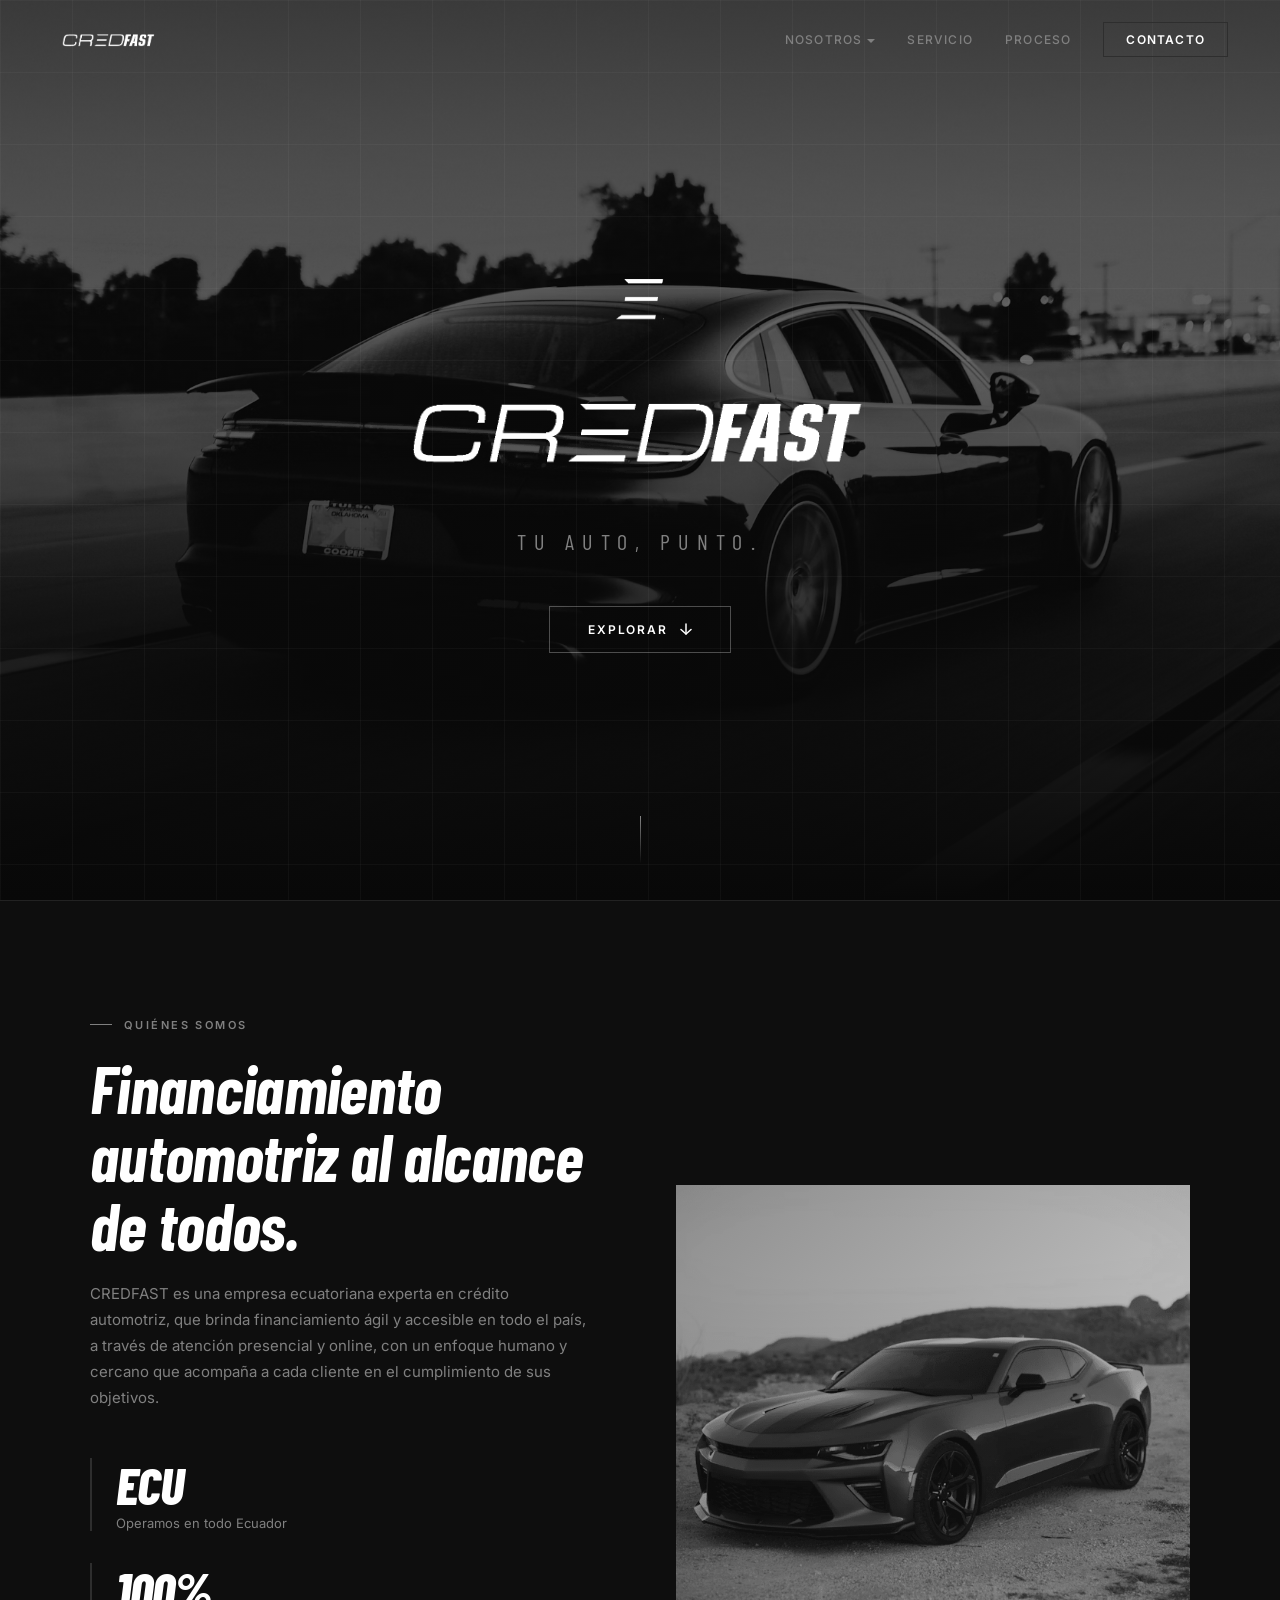
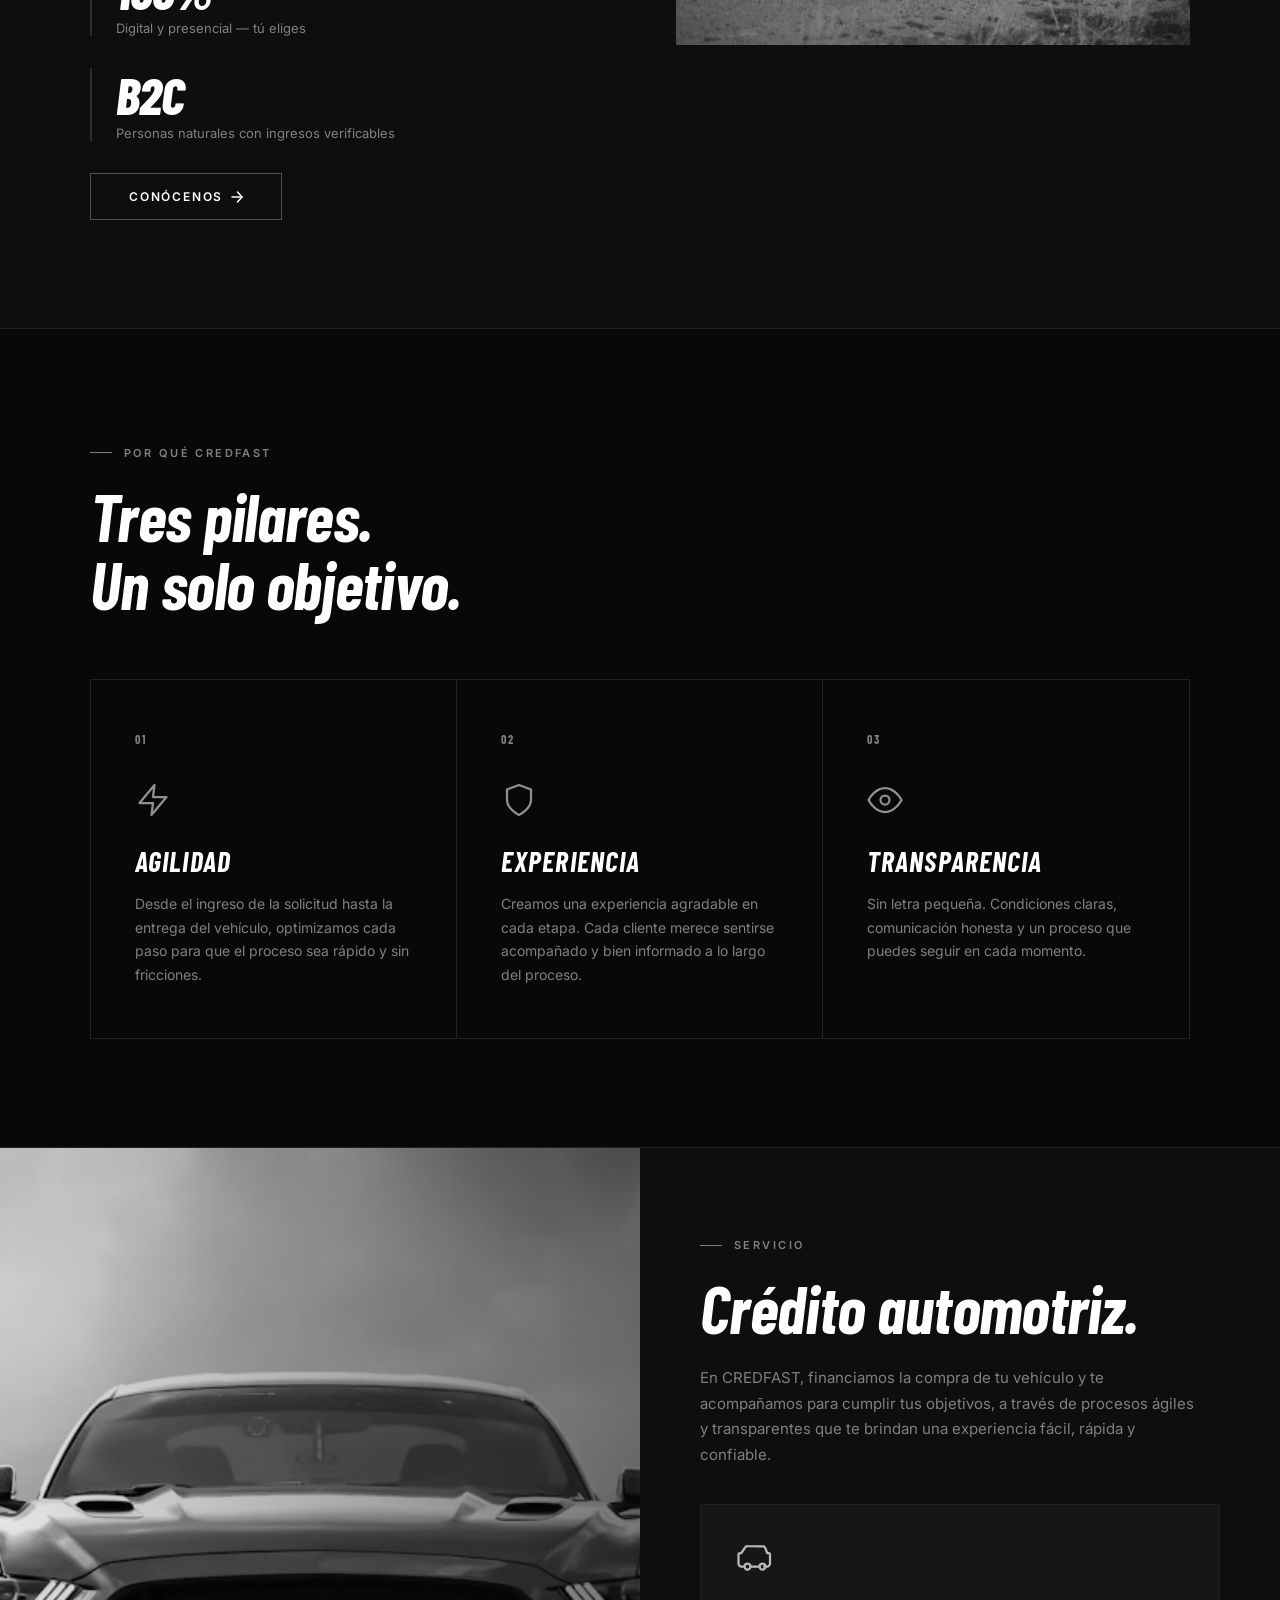
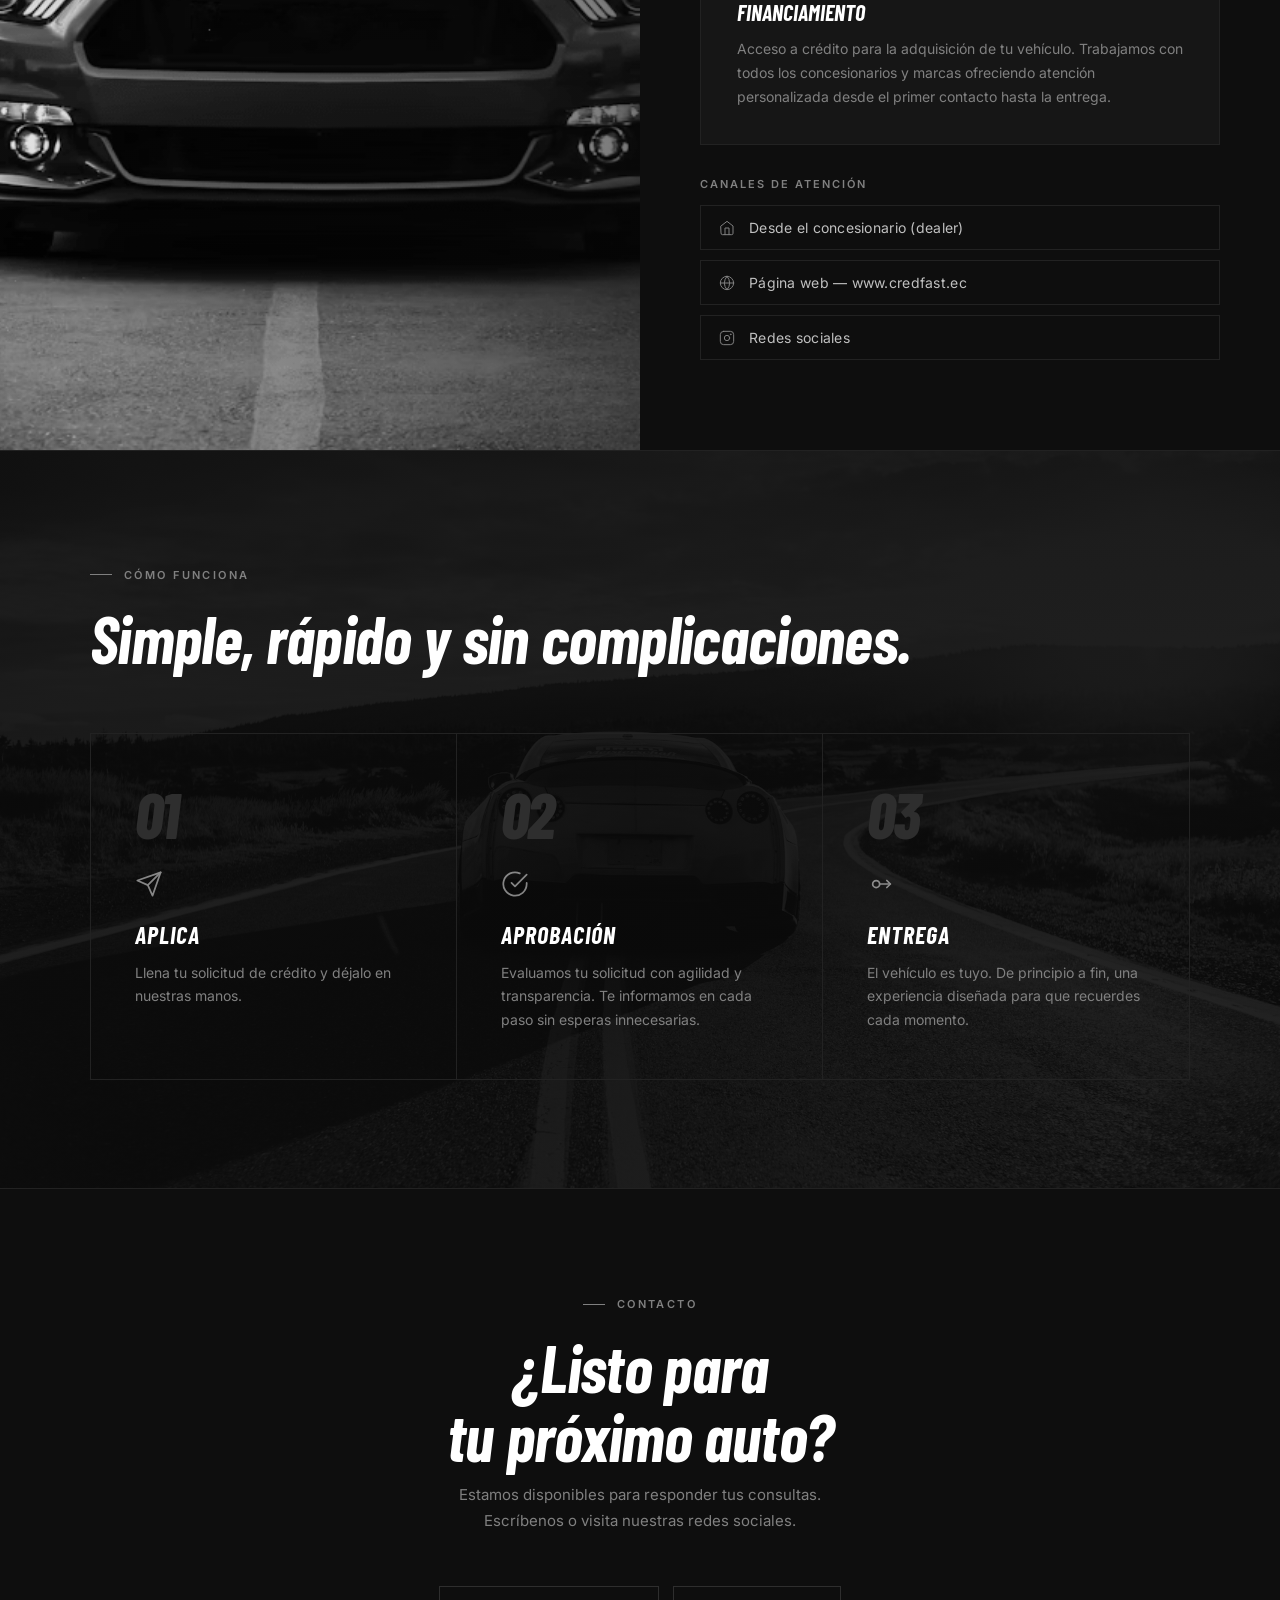
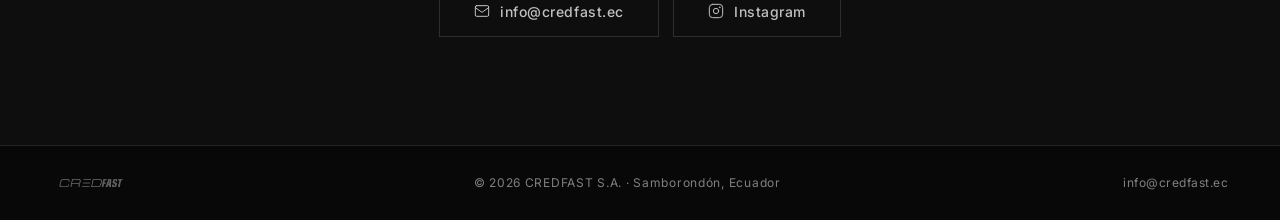
==== index.html @ 10b890b7 "fix: corregir menú hamburguesa al hacer scroll (stacking context) Mover botón y overlay fuera de <na" ====
﻿<!DOCTYPE html>
<html lang="es">
<head>
  <meta charset="UTF-8" />
  <meta name="viewport" content="width=device-width, initial-scale=1.0" />
  <title>CREDFAST — Tu auto, punto.</title>
  <meta name="description" content="Financiamiento automotriz para personas naturales en Ecuador. Agilidad, experiencia y transparencia en cada paso." />
  <link rel="icon" type="image/png" href="[data-uri]" />
  <!-- Preconnect para reducir latencia de fuentes -->
  <link rel="preconnect" href="https://fonts.googleapis.com" />
  <link rel="preconnect" href="https://fonts.gstatic.com" crossorigin />
  <!-- Preload hero image para mejorar LCP -->
  <link rel="preload" as="image" href="img/photo-1503376780353-7e6692767b70.png" type="image/png" />
  <!-- Fuentes cargadas de forma no bloqueante -->
  <link rel="preload" as="style" href="https://fonts.googleapis.com/css2?family=Barlow+Condensed:ital,wght@0,300;0,400;0,600;0,700;0,800;1,600;1,700;1,800&family=Inter:wght@300;400;500;600&display=swap" onload="this.onload=null;this.rel='stylesheet'" />
  <noscript><link rel="stylesheet" href="https://fonts.googleapis.com/css2?family=Barlow+Condensed:ital,wght@0,300;0,400;0,600;0,700;0,800;1,600;1,700;1,800&family=Inter:wght@300;400;500;600&display=swap" /></noscript>
  <style>
    *, *::before, *::after { box-sizing: border-box; margin: 0; padding: 0; }

    :root {
      --black:   #080808;
      --dark:    #0e0e0e;
      --surface: #161616;
      --border:  #222222;
      --border2: #2e2e2e;
      --white:   #ffffff;
      --gray:    #808080;
      --light:   #c0c0c0;
    }

    html { scroll-behavior: smooth; }

    body {
      font-family: 'Inter', sans-serif;
      background: var(--black);
      color: var(--white);
      overflow-x: hidden;
    }

    /* ─── LOGO ─── */
    .logo-img {
      display: block;
    }

    /* ─── NAV ─── */
    nav {
      position: fixed;
      top: 0; left: 0; right: 0;
      z-index: 100;
      padding: 22px 52px;
      display: flex;
      align-items: center;
      justify-content: space-between;
      transition: background 0.35s, backdrop-filter 0.35s, border-color 0.35s;
      border-bottom: 1px solid transparent;
    }

    nav.scrolled {
      background: rgba(8,8,8,0.96);
      backdrop-filter: blur(20px);
      -webkit-backdrop-filter: blur(20px);
      border-bottom-color: var(--border);
    }

    .nav-logo img { height: 26px; width: auto; border: none; background: transparent; outline: none; }

    .nav-right {
      display: flex;
      align-items: center;
      gap: 32px;
    }

    .nav-link {
      font-size: 12px;
      font-weight: 500;
      letter-spacing: 0.1em;
      text-transform: uppercase;
      color: var(--gray);
      text-decoration: none;
      transition: color 0.2s;
    }
    .nav-link:hover, .nav-link.active { color: var(--white); }

    /* ─── DROPDOWN ─── */
    .nav-dropdown-wrap {
      position: relative;
      display: flex;
      align-items: center;
    }
    .nav-dropdown-wrap > .nav-link::after {
      content: '';
      display: inline-block;
      margin-left: 5px;
      width: 0; height: 0;
      border-left: 4px solid transparent;
      border-right: 4px solid transparent;
      border-top: 4px solid currentColor;
      vertical-align: middle;
      transition: transform 0.2s;
    }
    .nav-dropdown-wrap:hover > .nav-link::after { transform: rotate(180deg); }
    .nav-dropdown {
      display: none;
      position: absolute;
      top: calc(100% + 14px);
      left: 50%;
      transform: translateX(-50%);
      background: rgba(8,8,8,0.97);
      backdrop-filter: blur(20px);
      -webkit-backdrop-filter: blur(20px);
      border: 1px solid var(--border);
      min-width: 200px;
      padding: 6px 0;
      z-index: 200;
    }
    .nav-dropdown::before {
      content: '';
      position: absolute;
      top: -5px; left: 50%;
      transform: translateX(-50%);
      width: 0; height: 0;
      border-left: 5px solid transparent;
      border-right: 5px solid transparent;
      border-bottom: 5px solid var(--border);
    }
    .nav-dropdown-wrap:hover .nav-dropdown { display: block; }
    /* Puente invisible que evita que el hover se pierda al cruzar el gap */
    .nav-dropdown-wrap::after {
      content: '';
      position: absolute;
      top: 100%;
      left: -16px;
      right: -16px;
      height: 18px;
    }
    .nav-dropdown-item {
      display: block;
      font-size: 11px;
      font-weight: 500;
      letter-spacing: 0.1em;
      text-transform: uppercase;
      color: var(--gray);
      text-decoration: none;
      padding: 10px 22px;
      transition: color 0.2s, background 0.2s;
      white-space: nowrap;
    }
    .nav-dropdown-item:hover { color: var(--white); background: rgba(255,255,255,0.04); }
    .nav-dropdown-divider {
      height: 1px; background: var(--border); margin: 4px 0;
    }

    .nav-cta {
      font-size: 12px;
      font-weight: 600;
      letter-spacing: 0.1em;
      text-transform: uppercase;
      color: var(--white);
      text-decoration: none;
      padding: 9px 22px;
      border: 1px solid var(--border2);
      transition: all 0.2s;
    }
    .nav-cta:hover { background: var(--white); color: var(--black); border-color: var(--white); }

    /* ─── HERO ─── */
    .hero {
      min-height: 100vh;
      display: flex;
      flex-direction: column;
      align-items: center;
      justify-content: center;
      text-align: center;
      padding: 130px 40px 100px;
      position: relative;
      overflow: hidden;
      isolation: isolate;
    }

    /* Imagen de fondo B&W + overlay oscuro */
    .hero-bg {
      position: absolute;
      inset: 0;
      background:
        linear-gradient(to bottom, rgba(8,8,8,0.78) 0%, rgba(8,8,8,0.60) 40%, rgba(8,8,8,0.88) 75%, var(--black) 100%),
        url('img/photo-1503376780353-7e6692767b70.png') center / cover no-repeat;
      filter: grayscale(100%);
      z-index: -1;
    }

    /* Grid sutil encima de la imagen */
    .hero::before {
      content: '';
      position: absolute;
      inset: 0;
      background-image:
        linear-gradient(rgba(255,255,255,0.03) 1px, transparent 1px),
        linear-gradient(90deg, rgba(255,255,255,0.03) 1px, transparent 1px);
      background-size: 72px 72px;
      pointer-events: none;
    }

    .hero-icon {
      width: 48px;
      height: auto;
      margin-bottom: 44px;
      opacity: 0.9;
      animation: fadeUp 0.9s ease both;
    }

    .hero-logo {
      width: min(560px, 84vw);
      height: auto;
      margin-bottom: 32px;
      animation: fadeUp 0.9s ease 0.12s both;
    }

    .hero-tagline {
      font-family: 'Barlow Condensed', sans-serif;
      font-size: clamp(14px, 2.5vw, 22px);
      font-weight: 400;
      letter-spacing: 0.38em;
      text-transform: uppercase;
      color: var(--gray);
      margin-bottom: 52px;
      animation: fadeUp 0.9s ease 0.24s both;
    }

    .hero-btn {
      display: inline-flex;
      align-items: center;
      gap: 12px;
      padding: 15px 38px;
      border: 1px solid rgba(255,255,255,0.28);
      font-size: 12px;
      font-weight: 600;
      letter-spacing: 0.15em;
      text-transform: uppercase;
      color: var(--white);
      text-decoration: none;
      transition: all 0.25s;
      position: relative;
      z-index: 1;
      animation: fadeUp 0.9s ease 0.36s both;
    }
    .hero-btn:hover { background: var(--white); color: var(--black); border-color: var(--white); }
    .hero-btn svg { transition: transform 0.25s; }
    .hero-btn:hover svg { transform: translateY(4px); }

    .scroll-indicator {
      position: absolute;
      bottom: 36px;
      left: 50%;
      transform: translateX(-50%);
      z-index: 1;
      animation: fadeIn 1.2s ease 1s both;
    }
    .scroll-bar {
      width: 1px;
      height: 48px;
      background: linear-gradient(to bottom, rgba(255,255,255,0.5), transparent);
      margin: 0 auto;
      animation: scrollDrop 2s ease-in-out infinite;
    }

    /* ─── SHARED ─── */
    .container { max-width: 1100px; margin: 0 auto; }
    section { padding: 108px 52px; }

    .label {
      display: inline-flex;
      align-items: center;
      gap: 12px;
      font-size: 11px;
      font-weight: 600;
      letter-spacing: 0.22em;
      text-transform: uppercase;
      color: var(--gray);
      margin-bottom: 22px;
    }
    .label::before {
      content: '';
      display: inline-block;
      width: 22px;
      height: 1px;
      background: var(--gray);
      flex-shrink: 0;
    }

    .h2 {
      font-family: 'Barlow Condensed', sans-serif;
      font-size: clamp(38px, 5.5vw, 66px);
      font-weight: 700;
      font-style: italic;
      line-height: 1.04;
      letter-spacing: -0.01em;
      margin-bottom: 22px;
    }

    .body-text {
      font-size: 15px;
      color: var(--gray);
      line-height: 1.72;
      max-width: 500px;
    }

    /* ─── ABOUT ─── */
    #nosotros {
      background: var(--dark);
      border-top: 1px solid var(--border);
      border-bottom: 1px solid var(--border);
    }

    .about-grid {
      display: grid;
      grid-template-columns: 1fr 1fr;
      gap: 72px;
      align-items: center;
    }

    .stats {
      display: flex;
      flex-direction: column;
      gap: 32px;
    }

    .stat { padding-left: 24px; border-left: 2px solid var(--border2); }

    .stat-val {
      font-family: 'Barlow Condensed', sans-serif;
      font-size: 52px;
      font-weight: 800;
      font-style: italic;
      line-height: 1;
      margin-bottom: 5px;
      letter-spacing: -0.02em;
    }
    .stat-lbl { font-size: 13px; color: var(--gray); }

    /* ─── ABOUT IMAGE ─── */
    .about-image-wrap {
      position: relative;
      height: 460px;
      overflow: hidden;
    }

    .about-image-wrap img {
      width: 100%;
      height: 100%;
      object-fit: cover;
      filter: grayscale(100%);
      transition: transform 0.6s ease;
    }

    .about-image-wrap:hover img { transform: scale(1.03); }

    .about-image-wrap::after {
      content: '';
      position: absolute;
      inset: 0;
      background: linear-gradient(135deg, rgba(8,8,8,0.45) 0%, rgba(8,8,8,0.15) 100%);
      pointer-events: none;
    }

    /* ─── PILLARS ─── */
    #valores { background: var(--black); }

    .pillars {
      display: grid;
      grid-template-columns: repeat(3, 1fr);
      border: 1px solid var(--border);
      margin-top: 60px;
      overflow: hidden;
    }

    .pillar {
      padding: 52px 44px;
      border-right: 1px solid var(--border);
      transition: background 0.25s;
    }
    .pillar:last-child { border-right: none; }
    .pillar:hover { background: var(--surface); }

    .pillar-num {
      font-family: 'Barlow Condensed', sans-serif;
      font-size: 12px;
      font-weight: 700;
      letter-spacing: 0.2em;
      color: var(--gray);
      margin-bottom: 36px;
    }

    .pillar-icon {
      width: 36px;
      height: 36px;
      color: var(--white);
      opacity: 0.55;
      margin-bottom: 22px;
    }

    .pillar-title {
      font-family: 'Barlow Condensed', sans-serif;
      font-size: 28px;
      font-weight: 700;
      font-style: italic;
      text-transform: uppercase;
      letter-spacing: 0.04em;
      margin-bottom: 14px;
    }

    .pillar-desc { font-size: 14px; color: var(--gray); line-height: 1.68; }

    /* ─── SERVICE ─── */
    #servicio {
      padding: 0;
      background: var(--dark);
      border-top: 1px solid var(--border);
      border-bottom: 1px solid var(--border);
      overflow: hidden;
    }

    .service-split {
      display: grid;
      grid-template-columns: 1fr 1fr;
    }

    .service-image {
      position: relative;
      min-height: 600px;
      overflow: hidden;
    }

    .service-image img {
      width: 100%;
      height: 100%;
      object-fit: cover;
      object-position: center;
      filter: grayscale(100%);
      transition: transform 0.6s ease;
    }

    .service-image:hover img { transform: scale(1.03); }

    .service-image::after {
      content: '';
      position: absolute;
      inset: 0;
      background: linear-gradient(to right, rgba(8,8,8,0.1) 0%, rgba(8,8,8,0.55) 100%);
      pointer-events: none;
    }

    .service-content {
      padding: 90px 60px;
      display: flex;
      flex-direction: column;
      justify-content: center;
    }

    .service-card {
      background: var(--surface);
      border: 1px solid var(--border);
      padding: 36px;
      margin-top: 36px;
    }

    .service-card-icon {
      width: 36px;
      height: 36px;
      color: var(--white);
      opacity: 0.7;
      margin-bottom: 18px;
    }

    .service-title {
      font-family: 'Barlow Condensed', sans-serif;
      font-size: 22px;
      font-weight: 700;
      font-style: italic;
      text-transform: uppercase;
      margin-bottom: 12px;
    }

    .service-desc { font-size: 14px; color: var(--gray); line-height: 1.7; }

    .channels-title {
      font-size: 11px;
      font-weight: 600;
      letter-spacing: 0.18em;
      text-transform: uppercase;
      color: var(--gray);
      margin: 32px 0 14px;
    }

    .channels { display: flex; flex-direction: column; gap: 10px; }

    .channel {
      display: flex;
      align-items: center;
      gap: 14px;
      padding: 13px 18px;
      border: 1px solid var(--border);
      font-size: 14px;
      color: var(--light);
      letter-spacing: 0.02em;
    }

    .channel svg {
      width: 16px;
      height: 16px;
      flex-shrink: 0;
      color: var(--gray);
    }

    /* ─── PROCESS ─── */
    #proceso {
      background: var(--black);
      position: relative;
      overflow: hidden;
    }

    /* Fondo sutil proceso */
    #proceso::before {
      content: '';
      position: absolute;
      inset: 0;
      background:
        linear-gradient(rgba(8,8,8,0.92) 0%, rgba(8,8,8,0.88) 100%),
        url('img/photo-1568605117036-5fe5e7bab0b7.png') center / cover no-repeat;
      filter: grayscale(100%);
    }

    .steps {
      position: relative;
      z-index: 1;
      display: grid;
      grid-template-columns: repeat(3, 1fr);
      border: 1px solid var(--border);
      margin-top: 60px;
      overflow: hidden;
    }

    .step {
      padding: 48px 44px;
      border-right: 1px solid var(--border);
    }
    .step:last-child { border-right: none; }

    .step-number {
      font-family: 'Barlow Condensed', sans-serif;
      font-size: 64px;
      font-weight: 800;
      font-style: italic;
      color: var(--border2);
      line-height: 1;
      margin-bottom: 24px;
      letter-spacing: -0.03em;
    }

    .step-icon {
      width: 28px;
      height: 28px;
      color: var(--white);
      opacity: 0.5;
      margin-bottom: 18px;
    }

    .step-title {
      font-family: 'Barlow Condensed', sans-serif;
      font-size: 24px;
      font-weight: 700;
      font-style: italic;
      text-transform: uppercase;
      letter-spacing: 0.04em;
      margin-bottom: 12px;
    }

    .step-desc { font-size: 14px; color: var(--gray); line-height: 1.68; }

    /* ─── CONTACT ─── */
    #contacto {
      background: var(--dark);
      border-top: 1px solid var(--border);
    }

    .contact-wrap {
      display: flex;
      flex-direction: column;
      align-items: center;
      text-align: center;
    }

    .contact-wrap .h2 { margin-bottom: 12px; }

    .contact-wrap .body-text {
      max-width: 420px;
      margin: 0 auto 52px;
      text-align: center;
    }

    .contact-links {
      display: flex;
      flex-wrap: wrap;
      justify-content: center;
      gap: 14px;
    }

    .contact-link {
      display: inline-flex;
      align-items: center;
      gap: 10px;
      padding: 16px 34px;
      border: 1px solid var(--border2);
      color: var(--light);
      text-decoration: none;
      font-size: 14px;
      font-weight: 500;
      letter-spacing: 0.04em;
      transition: all 0.22s;
    }
    .contact-link svg { width: 16px; height: 16px; flex-shrink: 0; }
    .contact-link:hover {
      border-color: var(--white);
      color: var(--white);
      background: rgba(255,255,255,0.04);
    }

    /* ─── FOOTER ─── */
    footer {
      padding: 28px 52px;
      border-top: 1px solid var(--border);
      display: flex;
      align-items: center;
      justify-content: space-between;
    }

    .footer-logo { opacity: 0.35; }
    .footer-logo img { height: 18px; width: auto; border: none; background: transparent; outline: none; }

    .footer-text { font-size: 12px; color: var(--gray); letter-spacing: 0.06em; }

    .footer-right {
      font-size: 12px;
      color: var(--gray);
      text-decoration: none;
      letter-spacing: 0.04em;
      transition: color 0.2s;
    }
    .footer-right:hover { color: var(--white); }

    /* ─── ANIMATIONS ─── */
    @keyframes fadeUp {
      from { opacity: 0; transform: translateY(22px); }
      to   { opacity: 1; transform: translateY(0); }
    }
    @keyframes fadeIn { from { opacity: 0; } to { opacity: 1; } }
    @keyframes scrollDrop {
      0%, 100% { opacity: 0.25; transform: scaleY(0.8); }
      50%       { opacity: 1;   transform: scaleY(1.15); }
    }

    /* ── HAMBURGUESA ──────────────────────────── */
    .nav-hamburger {
      display: none; flex-direction: column; gap: 5px;
      background: none; border: none; cursor: pointer; padding: 4px; z-index: 200;
    }
    .nav-hamburger span {
      display: block; width: 22px; height: 1.5px;
      background: var(--white); transition: all 0.3s;
    }
    .nav-hamburger.active span:nth-child(1) { transform: translateY(6.5px) rotate(45deg); }
    .nav-hamburger.active span:nth-child(2) { opacity: 0; transform: scaleX(0); }
    .nav-hamburger.active span:nth-child(3) { transform: translateY(-6.5px) rotate(-45deg); }
    .nav-mobile {
      display: none; position: fixed; inset: 0; z-index: 150;
      background: var(--black); flex-direction: column; justify-content: center;
      padding: 0 40px;
    }
    .nav-mobile.open { display: flex; }
    .nav-mobile-link {
      font-family: 'Barlow Condensed', sans-serif;
      font-size: clamp(36px, 10vw, 52px); font-weight: 800;
      letter-spacing: -0.02em; text-transform: uppercase;
      color: var(--white); text-decoration: none;
      border-bottom: 1px solid var(--border); padding: 20px 0;
      transition: color 0.2s;
    }
    .nav-mobile-link:first-child { border-top: 1px solid var(--border); }
    .nav-mobile-link:hover { color: var(--gray); }
    .nav-mobile-cta {
      margin-top: 36px; align-self: flex-start;
      font-size: 12px; font-weight: 600; letter-spacing: 0.12em;
      text-transform: uppercase; color: var(--white); text-decoration: none;
      border: 1px solid var(--white); padding: 12px 28px;
      transition: background 0.2s, color 0.2s;
    }
    .nav-mobile-cta:hover { background: var(--white); color: var(--black); }

    /* ─── RESPONSIVE ─── */
    @media (max-width: 900px) {
      nav { padding: 18px 24px; }
      .nav-right { display: none; }
      .nav-hamburger { display: flex; }
      section { padding: 80px 24px; }

      .about-grid { grid-template-columns: 1fr; gap: 40px; }
      .about-image-wrap { height: 280px; }

      .pillars { grid-template-columns: 1fr; }
      .pillar { border-right: none; border-bottom: 1px solid var(--border); }
      .pillar:last-child { border-bottom: none; }

      .service-split { grid-template-columns: 1fr; }
      .service-image { min-height: 260px; }
      .service-content { padding: 52px 24px; }

      .steps { grid-template-columns: 1fr; }
      .step { border-right: none; border-bottom: 1px solid var(--border); }
      .step:last-child { border-bottom: none; }

      footer { flex-direction: column; gap: 14px; text-align: center; padding: 28px 24px; }
    }
  </style>
</head>
<body>

  <!-- ═══ NAV ═══════════════════════════════════════════════ -->
  <nav id="navbar">
    <a href="#" class="nav-logo">
      <img class="logo-img" src="[data-uri]" width="1186" height="270" alt="CREDFAST" />
    </a>
    <div class="nav-right">
      <div class="nav-dropdown-wrap">
        <a href="#nosotros" class="nav-link">Nosotros</a>
        <div class="nav-dropdown">
          <a href="nosotros.html" class="nav-dropdown-item">Quiénes somos</a>
        </div>
      </div>
      <a href="#servicio" class="nav-link">Servicio</a>
      <a href="#proceso" class="nav-link">Proceso</a>
      <a href="mailto:info@credfast.ec" class="nav-cta">Contacto</a>
    </div>
  </nav>
  <button class="nav-hamburger" id="nav-hamburger" aria-label="Abrir menú">
    <span></span><span></span><span></span>
  </button>
  <div class="nav-mobile" id="nav-mobile">
    <a href="index.html" class="nav-mobile-link">Inicio</a>
    <a href="nosotros.html" class="nav-mobile-link">Quiénes somos</a>
    <a href="#servicio" class="nav-mobile-link">Servicio</a>
    <a href="#proceso" class="nav-mobile-link">Proceso</a>
    <a href="mailto:info@credfast.ec" class="nav-mobile-cta">Contacto →</a>
  </div>

  <main>
  <!-- ═══ HERO ═══════════════════════════════════════════════ -->
  <section class="hero">
    <div class="hero-bg"></div>
    <!-- Ícono (tres barras) con fix de fondo blanco -->
    <img class="hero-icon logo-img" src="[data-uri]" width="146" height="142" alt="" aria-hidden="true" />
    <!-- Wordmark -->
    <img class="hero-logo logo-img" src="[data-uri]" width="1186" height="270" alt="CREDFAST" />
    <p class="hero-tagline">Tu auto, punto.</p>
    <a href="#nosotros" class="hero-btn">
      Explorar
      <svg width="12" height="12" viewBox="0 0 12 12" fill="none" stroke="currentColor" stroke-width="1.5" stroke-linecap="round" stroke-linejoin="round">
        <line x1="6" y1="1" x2="6" y2="11"/><polyline points="1,6.5 6,11 11,6.5"/>
      </svg>
    </a>
    <div class="scroll-indicator"><div class="scroll-bar"></div></div>
  </section>

  <!-- ═══ ABOUT ══════════════════════════════════════════════ -->
  <section id="nosotros">
    <div class="container">
      <div class="about-grid">
        <div>
          <p class="label">Quiénes somos</p>
          <h2 class="h2">Financiamiento automotriz al alcance de todos.</h2>
          <p class="body-text">CREDFAST es una empresa ecuatoriana experta en crédito automotriz, que brinda financiamiento ágil y accesible en todo el país, a través de atención presencial y online, con un enfoque humano y cercano que acompaña a cada cliente en el cumplimiento de sus objetivos.</p>
          <div class="stats" style="margin-top:48px">
            <div class="stat">
              <div class="stat-val">ECU</div>
              <div class="stat-lbl">Operamos en todo Ecuador</div>
            </div>
            <div class="stat">
              <div class="stat-val">100%</div>
              <div class="stat-lbl">Digital y presencial — tú eliges</div>
            </div>
            <div class="stat">
              <div class="stat-val">B2C</div>
              <div class="stat-lbl">Personas naturales con ingresos verificables</div>
            </div>
          </div>
          <a href="nosotros.html" class="hero-btn" style="margin-top:32px; display:inline-flex; align-items:center; gap:8px;">
            Conócenos
            <svg width="12" height="12" viewBox="0 0 12 12" fill="none" stroke="currentColor" stroke-width="1.5" stroke-linecap="round" stroke-linejoin="round">
              <line x1="1" y1="6" x2="11" y2="6"/><polyline points="6.5,1 11,6 6.5,11"/>
            </svg>
          </a>
        </div>
        <div class="about-image-wrap">
          <img
            src="img/photo-1552519507-da3b142c6e3d.png"
            alt="Vehículo financiado por CREDFAST"
            width="900" height="460"
            loading="lazy"
            decoding="async"
          />
        </div>
      </div>
    </div>
  </section>

  <!-- ═══ PILLARS ════════════════════════════════════════════ -->
  <section id="valores">
    <div class="container">
      <p class="label">Por qué CREDFAST</p>
      <h2 class="h2">Tres pilares.<br>Un solo objetivo.</h2>
      <div class="pillars">

        <div class="pillar">
          <div class="pillar-num">01</div>
          <!-- Rayo — Agilidad -->
          <svg class="pillar-icon" viewBox="0 0 24 24" fill="none" stroke="currentColor" stroke-width="1.5" stroke-linecap="round" stroke-linejoin="round">
            <polygon points="13 2 3 14 12 14 11 22 21 10 12 10 13 2"/>
          </svg>
          <h3 class="pillar-title">Agilidad</h3>
          <p class="pillar-desc">Desde el ingreso de la solicitud hasta la entrega del vehículo, optimizamos cada paso para que el proceso sea rápido y sin fricciones.</p>
        </div>

        <div class="pillar">
          <div class="pillar-num">02</div>
          <!-- Escudo — Experiencia -->
          <svg class="pillar-icon" viewBox="0 0 24 24" fill="none" stroke="currentColor" stroke-width="1.5" stroke-linecap="round" stroke-linejoin="round">
            <path d="M12 22s8-4 8-10V5l-8-3-8 3v7c0 6 8 10 8 10z"/>
          </svg>
          <h3 class="pillar-title">Experiencia</h3>
          <p class="pillar-desc">Creamos una experiencia agradable en cada etapa. Cada cliente merece sentirse acompañado y bien informado a lo largo del proceso.</p>
        </div>

        <div class="pillar">
          <div class="pillar-num">03</div>
          <!-- Ojo — Transparencia -->
          <svg class="pillar-icon" viewBox="0 0 24 24" fill="none" stroke="currentColor" stroke-width="1.5" stroke-linecap="round" stroke-linejoin="round">
            <path d="M1 12s4-8 11-8 11 8 11 8-4 8-11 8-11-8-11-8z"/>
            <circle cx="12" cy="12" r="3"/>
          </svg>
          <h3 class="pillar-title">Transparencia</h3>
          <p class="pillar-desc">Sin letra pequeña. Condiciones claras, comunicación honesta y un proceso que puedes seguir en cada momento.</p>
        </div>

      </div>
    </div>
  </section>

  <!-- ═══ SERVICE ════════════════════════════════════════════ -->
  <section id="servicio">
    <div class="service-split">

      <!-- Imagen izquierda -->
      <div class="service-image">
        <img
          src="img/photo-1494976388531-d1058494cdd8.png"
          alt="Crédito automotriz CREDFAST"
          width="900" height="600"
          loading="lazy"
          decoding="async"
        />
      </div>

      <!-- Contenido derecho -->
      <div class="service-content">
        <p class="label">Servicio</p>
        <h2 class="h2">Crédito automotriz.</h2>
        <p class="body-text">En CREDFAST, financiamos la compra de tu vehículo y te acompañamos para cumplir tus objetivos, a través de procesos ágiles y transparentes que te brindan una experiencia fácil, rápida y confiable.</p>

        <div class="service-card">
          <!-- Ícono auto -->
          <svg class="service-card-icon" viewBox="0 0 24 24" fill="none" stroke="currentColor" stroke-width="1.5" stroke-linecap="round" stroke-linejoin="round">
            <path d="M5 17H3a2 2 0 0 1-2-2V9c0-.6.4-1 1-1h.9L5.2 4.6A2 2 0 0 1 7 3.5h10a2 2 0 0 1 1.8 1.1L20.1 8H21c.6 0 1 .4 1 1v6a2 2 0 0 1-2 2h-2"/>
            <circle cx="7" cy="17" r="2"/>
            <circle cx="17" cy="17" r="2"/>
            <line x1="9" y1="17" x2="15" y2="17"/>
          </svg>
          <h3 class="service-title">Financiamiento</h3>
          <p class="service-desc">Acceso a crédito para la adquisición de tu vehículo. Trabajamos con todos los concesionarios y marcas ofreciendo atención personalizada desde el primer contacto hasta la entrega.</p>
        </div>

        <p class="channels-title">Canales de atención</p>
        <div class="channels">
          <div class="channel">
            <!-- Concesionario -->
            <svg viewBox="0 0 24 24" fill="none" stroke="currentColor" stroke-width="1.5" stroke-linecap="round" stroke-linejoin="round">
              <path d="M3 9l9-7 9 7v11a2 2 0 0 1-2 2H5a2 2 0 0 1-2-2z"/>
              <polyline points="9 22 9 12 15 12 15 22"/>
            </svg>
            Desde el concesionario (dealer)
          </div>
          <div class="channel">
            <!-- Web -->
            <svg viewBox="0 0 24 24" fill="none" stroke="currentColor" stroke-width="1.5" stroke-linecap="round" stroke-linejoin="round">
              <circle cx="12" cy="12" r="10"/>
              <line x1="2" y1="12" x2="22" y2="12"/>
              <path d="M12 2a15.3 15.3 0 0 1 4 10 15.3 15.3 0 0 1-4 10 15.3 15.3 0 0 1-4-10 15.3 15.3 0 0 1 4-10z"/>
            </svg>
            Página web — www.credfast.ec
          </div>
          <div class="channel">
            <!-- Redes sociales -->
            <svg viewBox="0 0 24 24" fill="none" stroke="currentColor" stroke-width="1.5" stroke-linecap="round" stroke-linejoin="round">
              <rect x="2" y="2" width="20" height="20" rx="5"/>
              <circle cx="12" cy="12" r="4"/>
              <circle cx="17.5" cy="6.5" r="0.5" fill="currentColor"/>
            </svg>
            Redes sociales
          </div>
        </div>
      </div>

    </div>
  </section>

  <!-- ═══ PROCESS ════════════════════════════════════════════ -->
  <section id="proceso">
    <div class="container" style="position:relative; z-index:1;">
      <p class="label">Cómo funciona</p>
      <h2 class="h2">Simple, rápido y sin complicaciones.</h2>
      <div class="steps">

        <div class="step">
          <div class="step-number">01</div>
          <!-- Enviar/solicitar -->
          <svg class="step-icon" viewBox="0 0 24 24" fill="none" stroke="currentColor" stroke-width="1.5" stroke-linecap="round" stroke-linejoin="round">
            <line x1="22" y1="2" x2="11" y2="13"/>
            <polygon points="22 2 15 22 11 13 2 9 22 2"/>
          </svg>
          <h3 class="step-title">Aplica</h3>
          <p class="step-desc">Llena tu solicitud de crédito y déjalo en nuestras manos.</p>
        </div>

        <div class="step">
          <div class="step-number">02</div>
          <!-- Checkmark/aprobación -->
          <svg class="step-icon" viewBox="0 0 24 24" fill="none" stroke="currentColor" stroke-width="1.5" stroke-linecap="round" stroke-linejoin="round">
            <path d="M22 11.08V12a10 10 0 1 1-5.93-9.14"/>
            <polyline points="22 4 12 14.01 9 11.01"/>
          </svg>
          <h3 class="step-title">Aprobación</h3>
          <p class="step-desc">Evaluamos tu solicitud con agilidad y transparencia. Te informamos en cada paso sin esperas innecesarias.</p>
        </div>

        <div class="step">
          <div class="step-number">03</div>
          <!-- Llave / entrega -->
          <svg class="step-icon" viewBox="0 0 24 24" fill="none" stroke="currentColor" stroke-width="1.5" stroke-linecap="round" stroke-linejoin="round">
            <circle cx="7.86" cy="12" r="3"/>
            <path d="M10.86 12h9.14"/>
            <path d="M17 9l3 3-3 3"/>
          </svg>
          <h3 class="step-title">Entrega</h3>
          <p class="step-desc">El vehículo es tuyo. De principio a fin, una experiencia diseñada para que recuerdes cada momento.</p>
        </div>

      </div>
    </div>
  </section>

  <!-- ═══ CONTACT ════════════════════════════════════════════ -->
  <section id="contacto">
    <div class="container">
      <div class="contact-wrap">
        <p class="label" style="justify-content:center;">Contacto</p>
        <h2 class="h2">¿Listo para<br>tu próximo auto?</h2>
        <p class="body-text">Estamos disponibles para responder tus consultas. Escríbenos o visita nuestras redes sociales.</p>
        <div class="contact-links">
          <a href="mailto:info@credfast.ec" class="contact-link">
            <svg viewBox="0 0 24 24" fill="none" stroke="currentColor" stroke-width="1.5" stroke-linecap="round" stroke-linejoin="round">
              <rect x="2" y="4" width="20" height="16" rx="2"/>
              <path d="m22 7-10 7L2 7"/>
            </svg>
            info@credfast.ec
          </a>
          <a href="https://www.instagram.com/credfast.ec" target="_blank" rel="noopener" class="contact-link">
            <svg viewBox="0 0 24 24" fill="none" stroke="currentColor" stroke-width="1.5" stroke-linecap="round" stroke-linejoin="round">
              <rect x="2" y="2" width="20" height="20" rx="5"/>
              <circle cx="12" cy="12" r="4"/>
              <circle cx="17.5" cy="6.5" r="0.5" fill="currentColor"/>
            </svg>
            Instagram
          </a>
        </div>
      </div>
    </div>
  </section>

  </main>

  <!-- ═══ FOOTER ═════════════════════════════════════════════ -->
  <footer>
    <div class="footer-logo">
      <img class="logo-img" src="[data-uri]" width="1186" height="270" alt="CREDFAST" />
    </div>
    <p class="footer-text">© 2026 CREDFAST S.A. · Samborondón, Ecuador</p>
    <a href="mailto:info@credfast.ec" class="footer-right">info@credfast.ec</a>
  </footer>

  <!-- ═══ SCRIPT ═════════════════════════════════════════════ -->
  <script>
    // Sticky nav
    const navbar = document.getElementById('navbar');
    window.addEventListener('scroll', () => {
      navbar.classList.toggle('scrolled', window.scrollY > 50);
    }, { passive: true });

    // Hamburger menu
    const hamburger = document.getElementById('nav-hamburger');
    const navMobile = document.getElementById('nav-mobile');
    hamburger.addEventListener('click', () => {
      const open = navMobile.classList.toggle('open');
      hamburger.classList.toggle('active');
      document.body.style.overflow = open ? 'hidden' : '';
    });
    navMobile.querySelectorAll('a').forEach(a => {
      a.addEventListener('click', () => {
        navMobile.classList.remove('open');
        hamburger.classList.remove('active');
        document.body.style.overflow = '';
      });
    });

    // Scroll-reveal
    const observer = new IntersectionObserver((entries) => {
      entries.forEach(entry => {
        if (entry.isIntersecting) {
          entry.target.style.opacity = '1';
          entry.target.style.transform = 'translateY(0)';
        }
      });
    }, { threshold: 0.1 });

    document.querySelectorAll('.pillar, .step, .stat, .service-card, .about-image-wrap').forEach(el => {
      el.style.opacity = '0';
      el.style.transform = 'translateY(24px)';
      el.style.transition = 'opacity 0.65s ease, transform 0.65s ease';
      observer.observe(el);
    });
  </script>

  <script>
    /* ─── LOGO: eliminar fondo blanco del PNG y dejar solo texto blanco ─── */
    (function () {
      function processLogo(img) {
        try {
          var c = document.createElement('canvas');
          c.width = img.naturalWidth; c.height = img.naturalHeight;
          var ctx = c.getContext('2d');
          ctx.drawImage(img, 0, 0);
          var id = ctx.getImageData(0, 0, c.width, c.height);
          var d = id.data;
          for (var i = 0; i < d.length; i += 4) {
            if (d[i] > 180 && d[i + 1] > 180 && d[i + 2] > 180) {
              d[i + 3] = 0;            /* fondo blanco → transparente */
            } else {
              d[i] = d[i + 1] = d[i + 2] = 255; /* texto → blanco puro */
            }
          }
          ctx.putImageData(id, 0, 0);
          img.src = c.toDataURL('image/png');
        } catch (e) { /* silently skip on canvas errors */ }
      }
      document.querySelectorAll('.logo-img').forEach(function (img) {
        if (img.complete && img.naturalWidth > 0) { processLogo(img); }
        else { img.addEventListener('load', function () { processLogo(img); }); }
      });
    })();
  </script>

</body>
</html>
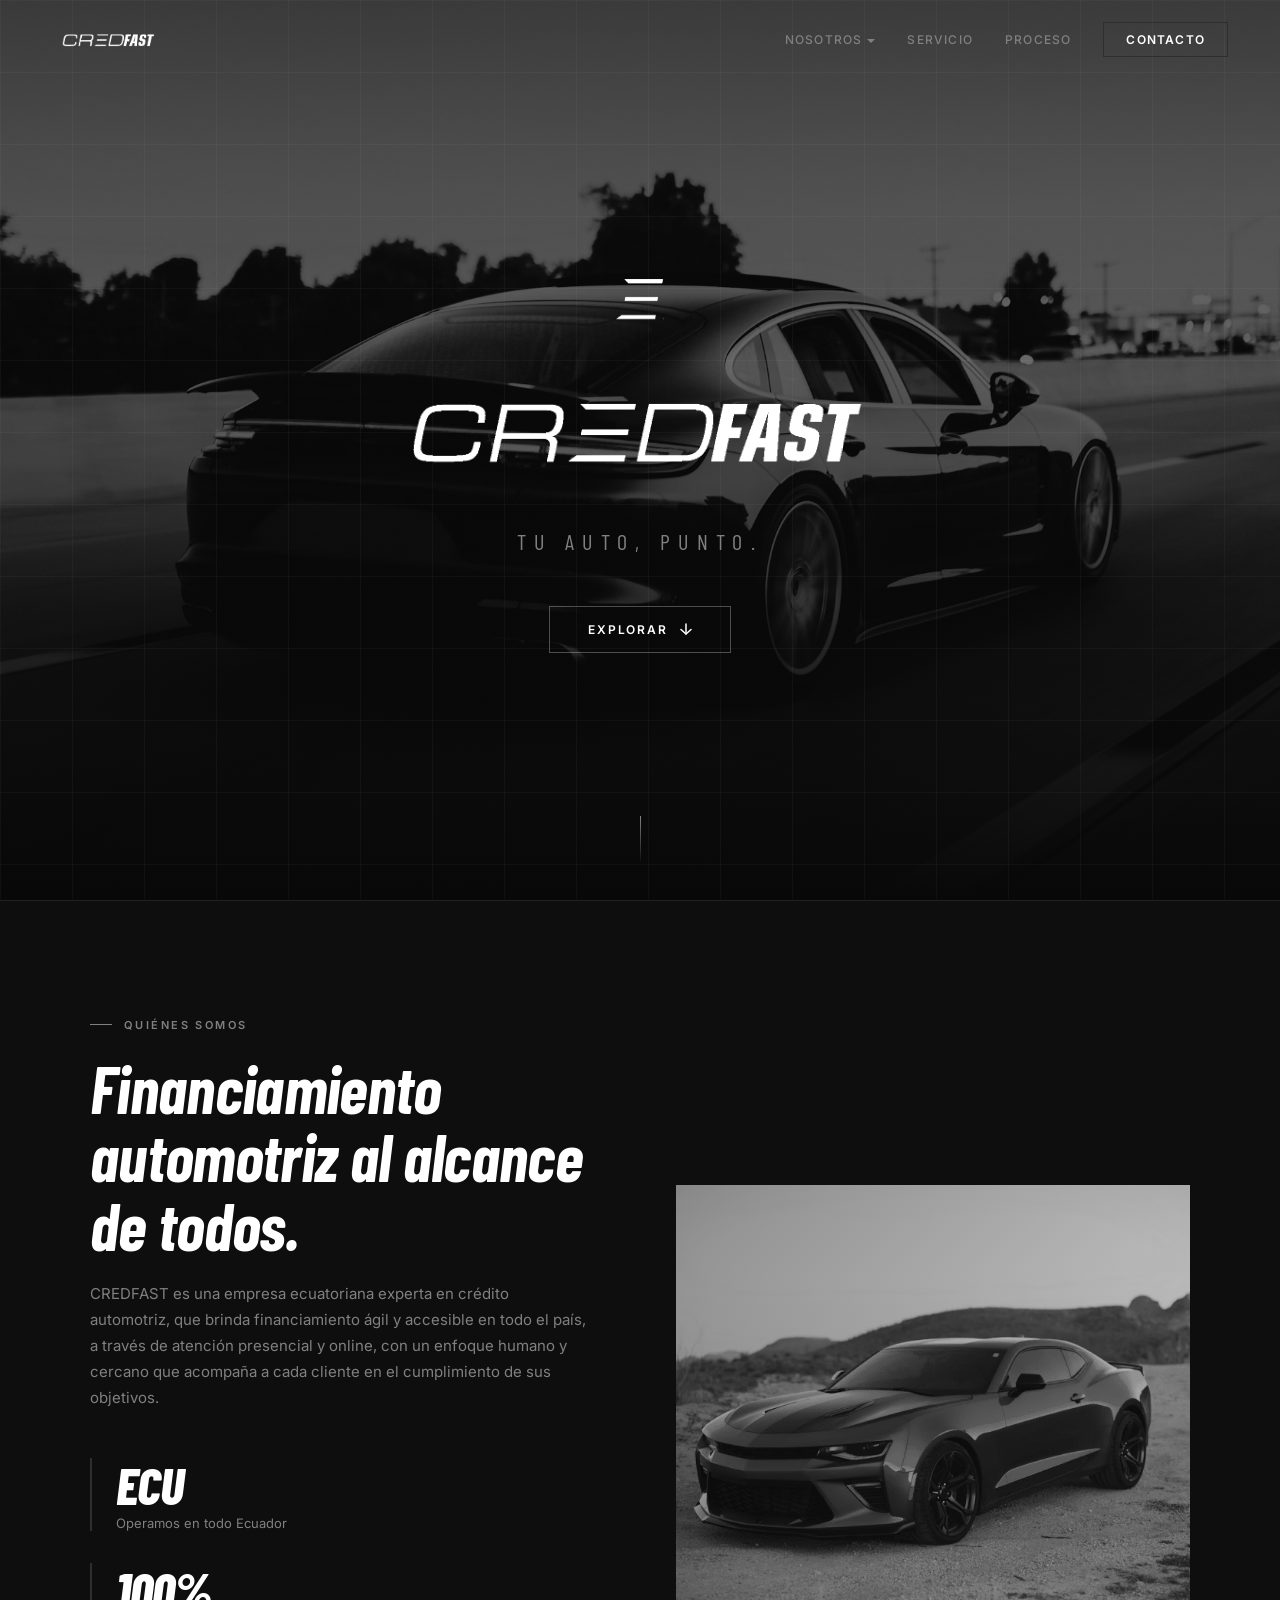
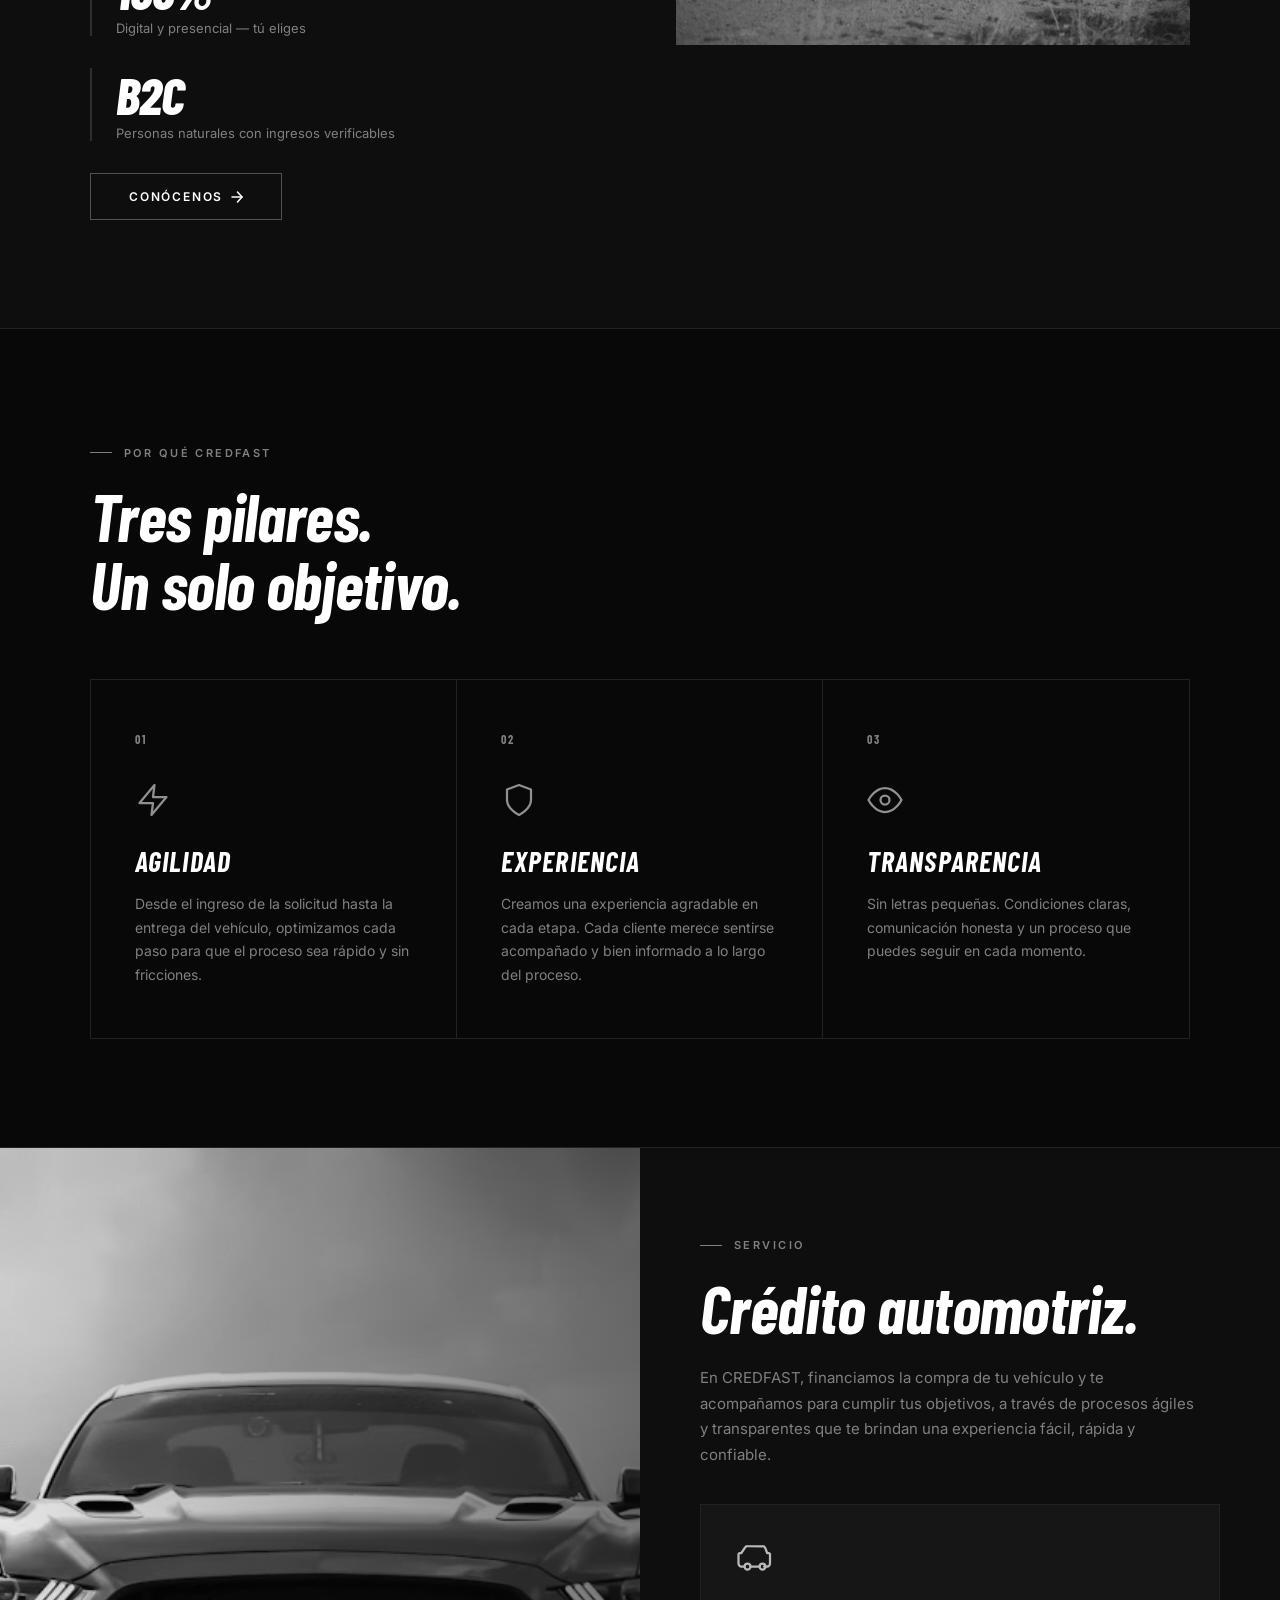
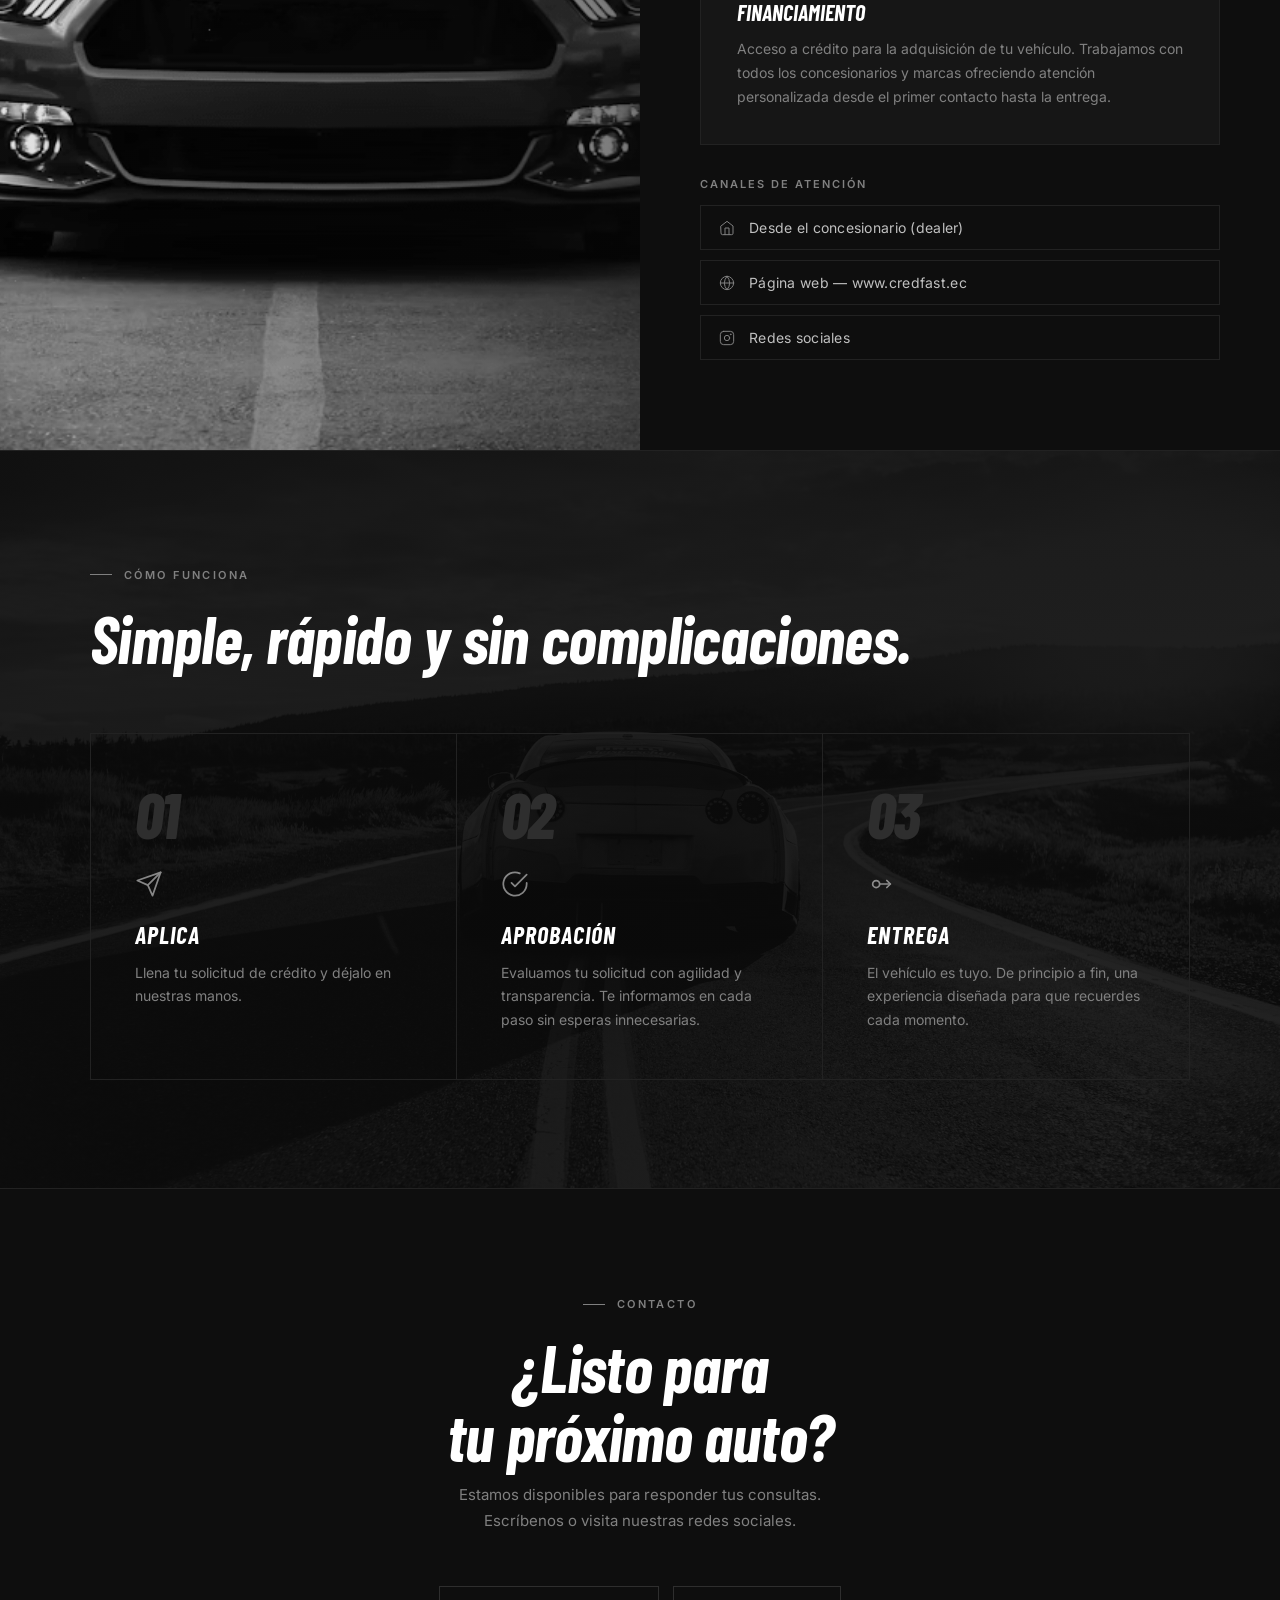
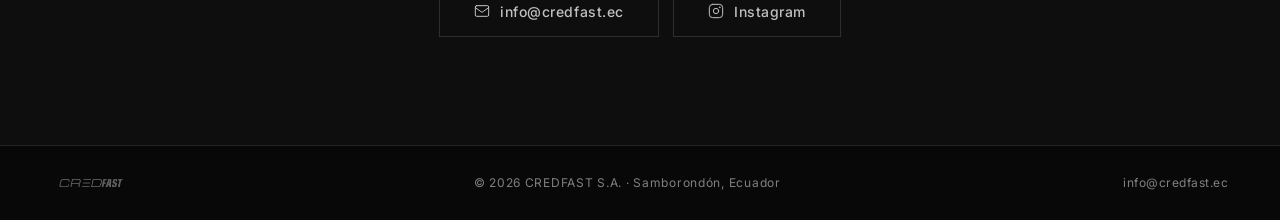
==== commit 8071675c: "feat: actualiza textos e imagen en home y nosotros" ====
--- a/index.html
+++ b/index.html
@@ -662,6 +662,7 @@
     .nav-hamburger {
       display: none; flex-direction: column; gap: 5px;
       background: none; border: none; cursor: pointer; padding: 4px; z-index: 200;
+      position: fixed; top: 18px; right: 24px;
     }
     .nav-hamburger span {
       display: block; width: 22px; height: 1.5px;
@@ -846,7 +847,7 @@
             <circle cx="12" cy="12" r="3"/>
           </svg>
           <h3 class="pillar-title">Transparencia</h3>
-          <p class="pillar-desc">Sin letra pequeña. Condiciones claras, comunicación honesta y un proceso que puedes seguir en cada momento.</p>
+          <p class="pillar-desc">Sin letras pequeñas. Condiciones claras, comunicación honesta y un proceso que puedes seguir en cada momento.</p>
         </div>
 
       </div>
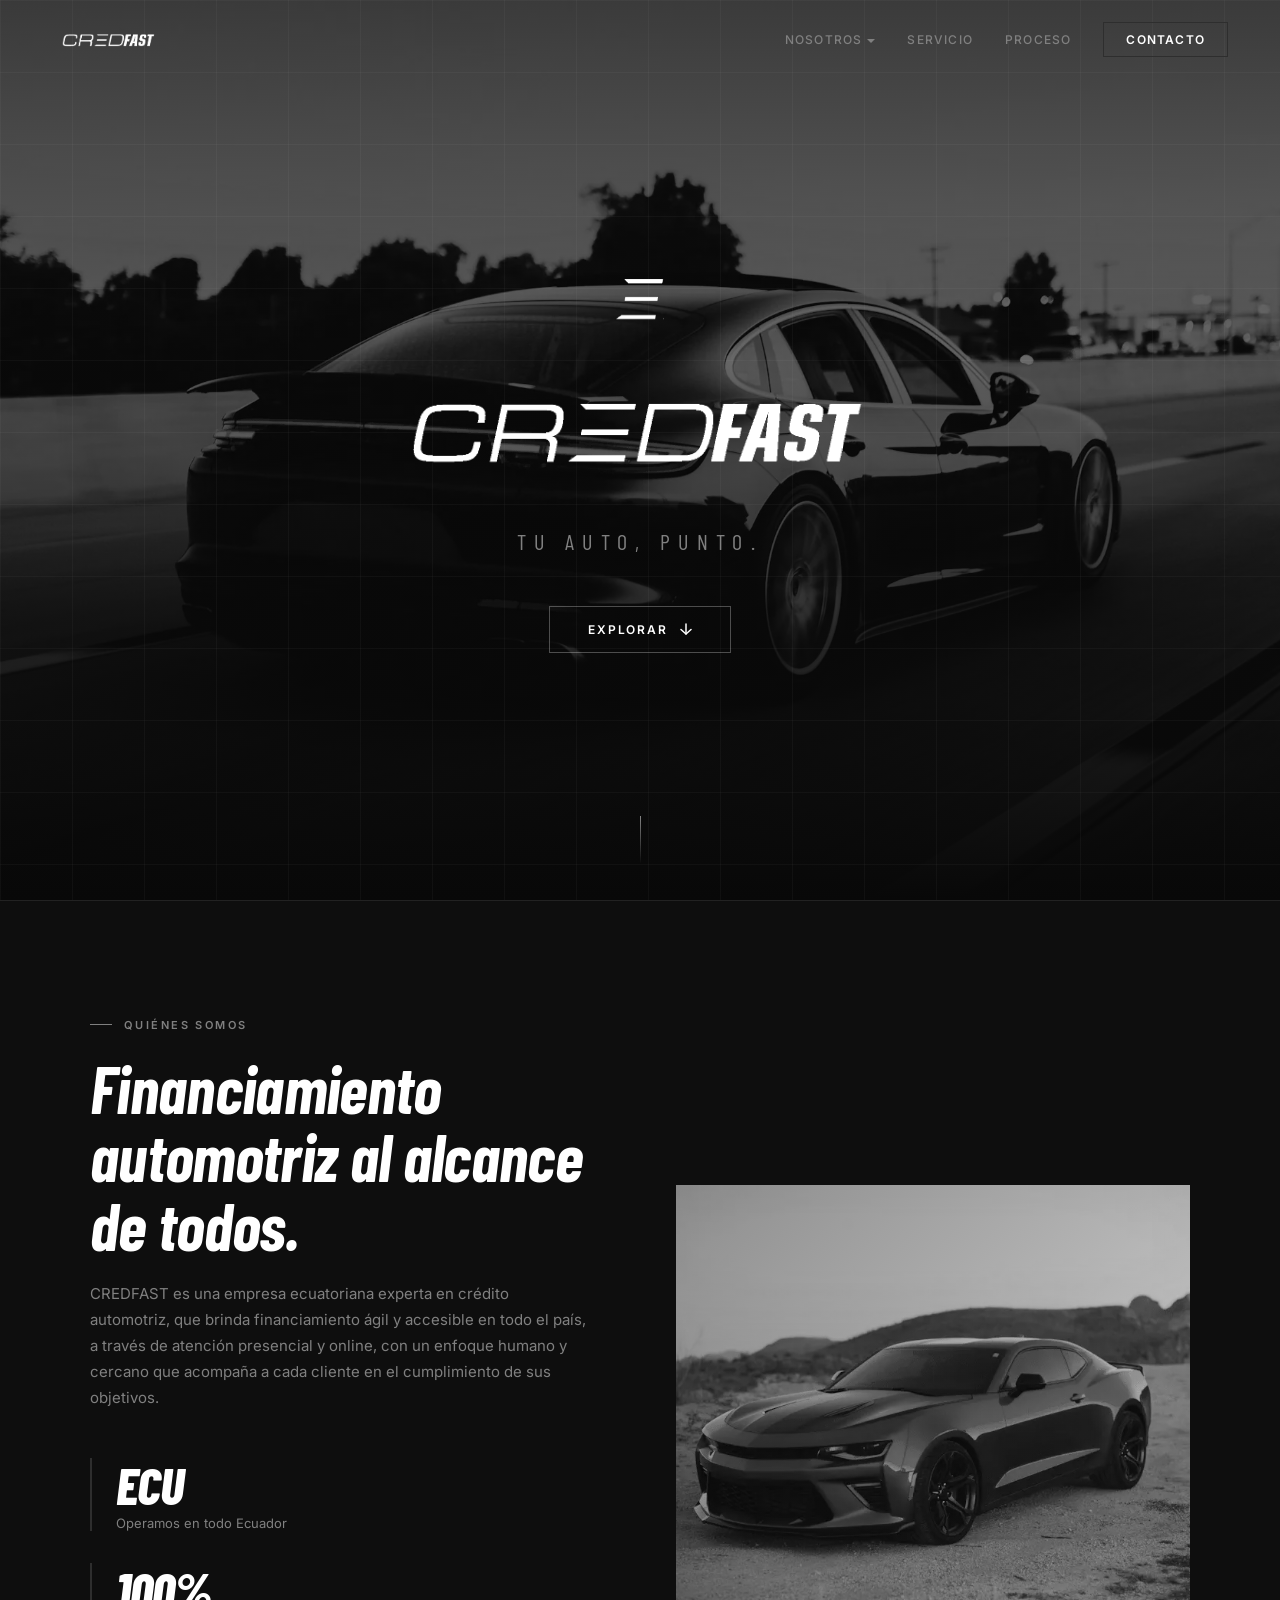
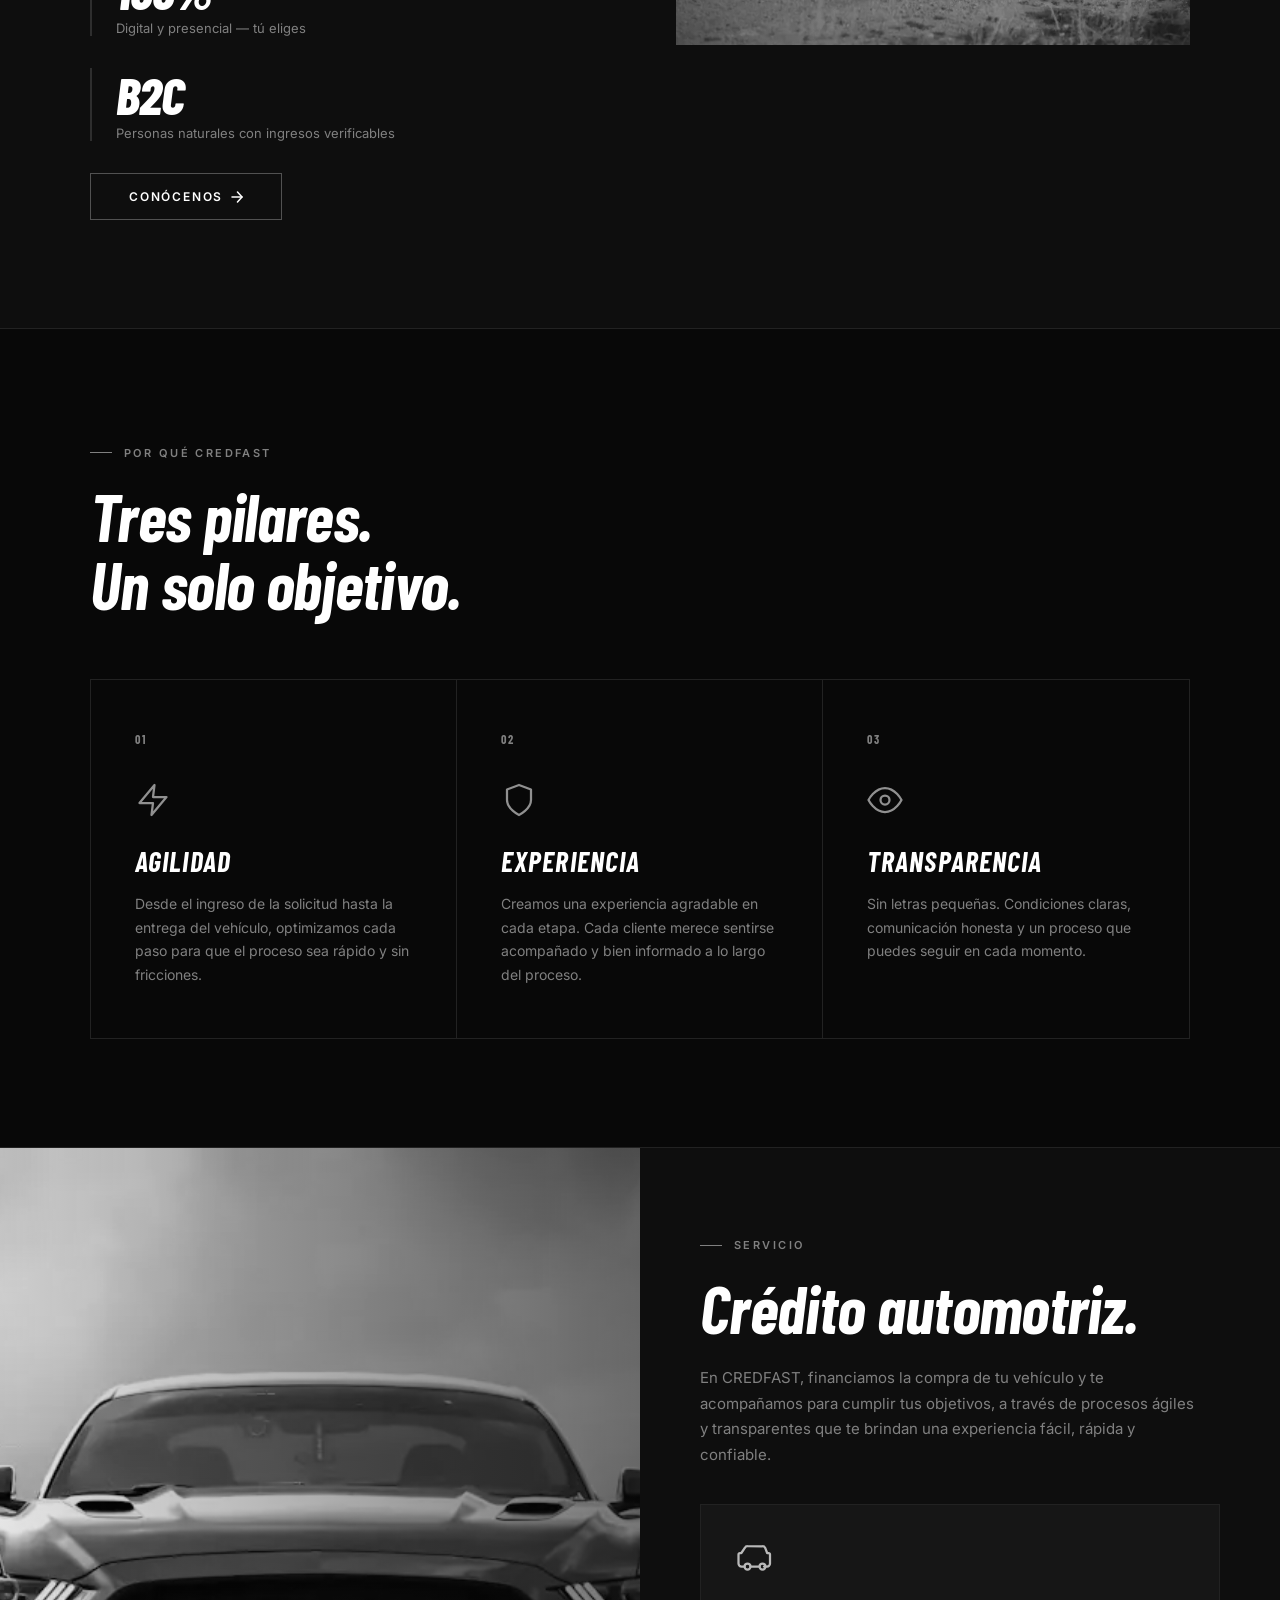
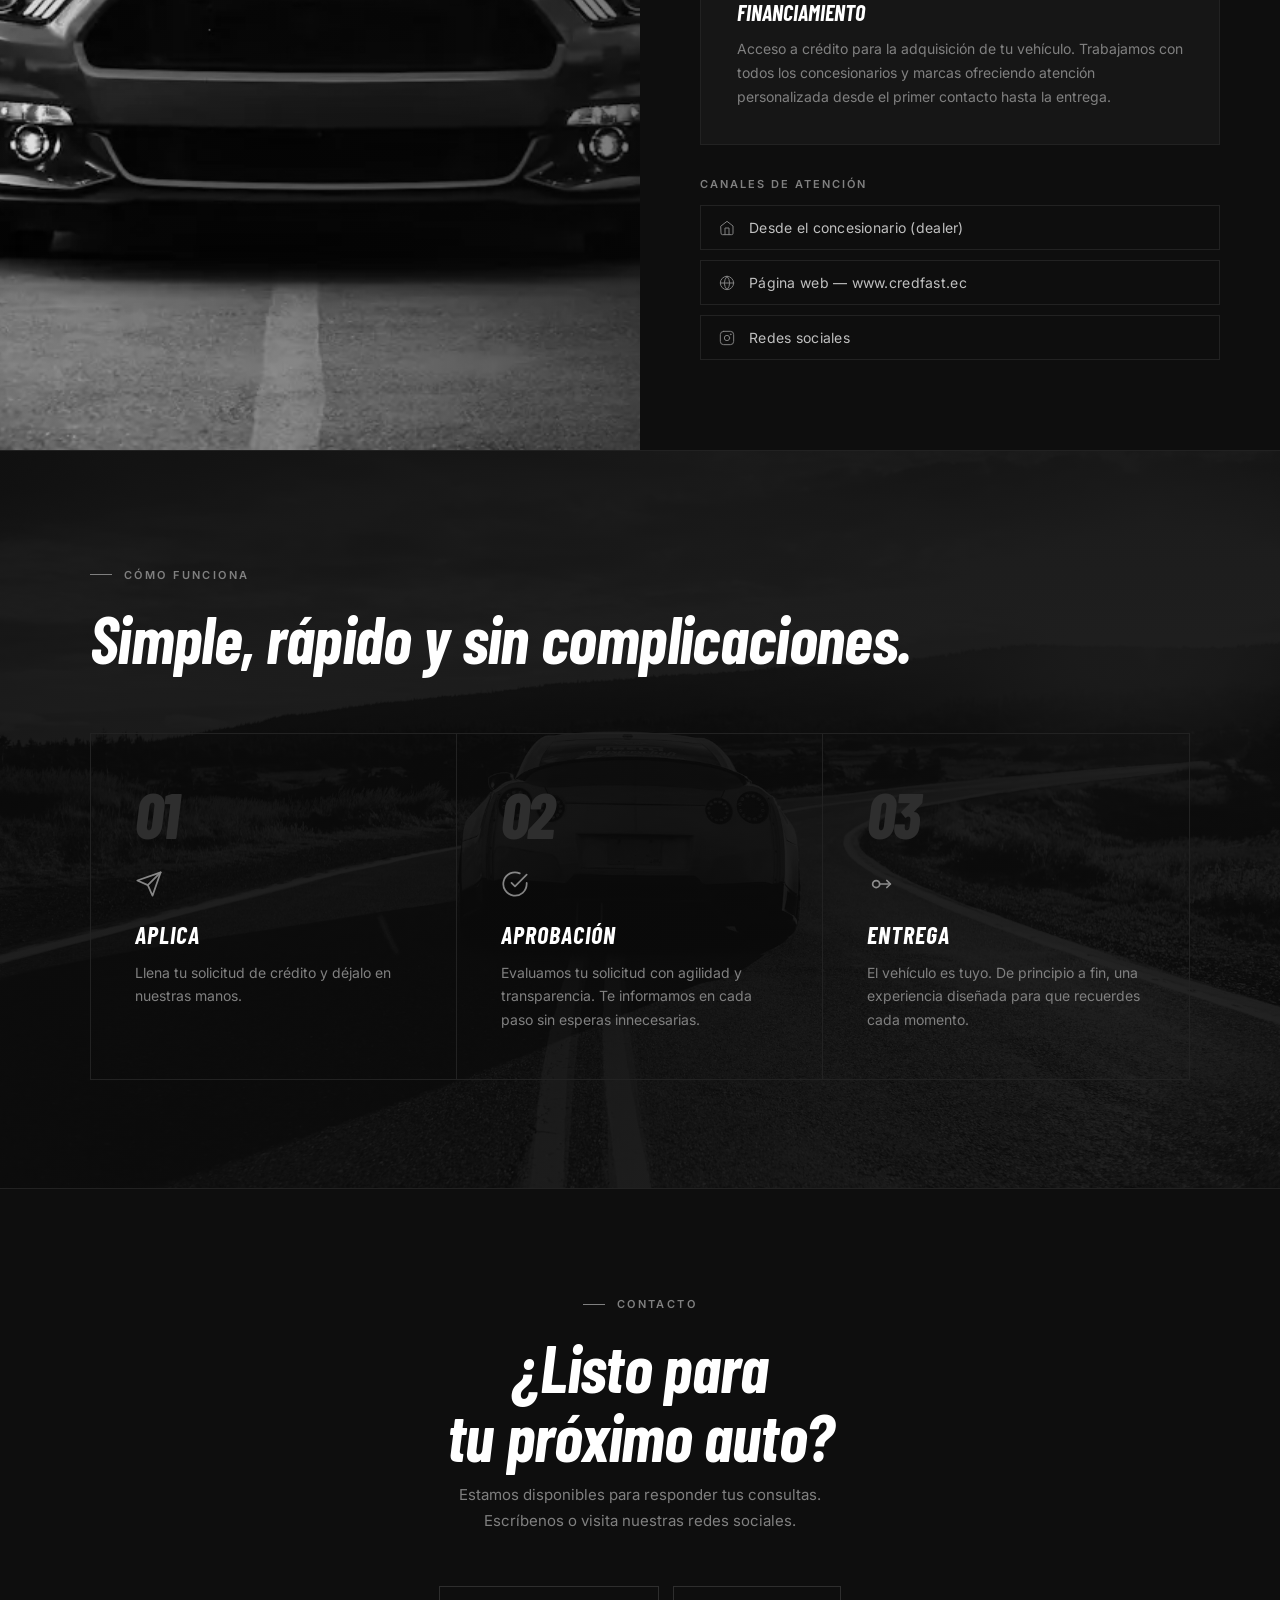
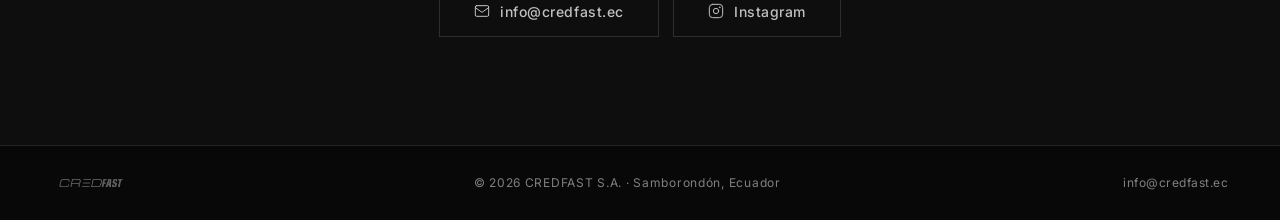
==== commit 13473c5a: "perf: convierte imágenes PNG a WebP para mejorar rendimiento" ====
--- a/index.html
+++ b/index.html
@@ -10,7 +10,7 @@
   <link rel="preconnect" href="https://fonts.googleapis.com" />
   <link rel="preconnect" href="https://fonts.gstatic.com" crossorigin />
   <!-- Preload hero image para mejorar LCP -->
-  <link rel="preload" as="image" href="img/photo-1503376780353-7e6692767b70.png" type="image/png" />
+  <link rel="preload" as="image" href="img/photo-1503376780353-7e6692767b70.webp" type="image/webp" />
   <!-- Fuentes cargadas de forma no bloqueante -->
   <link rel="preload" as="style" href="https://fonts.googleapis.com/css2?family=Barlow+Condensed:ital,wght@0,300;0,400;0,600;0,700;0,800;1,600;1,700;1,800&family=Inter:wght@300;400;500;600&display=swap" onload="this.onload=null;this.rel='stylesheet'" />
   <noscript><link rel="stylesheet" href="https://fonts.googleapis.com/css2?family=Barlow+Condensed:ital,wght@0,300;0,400;0,600;0,700;0,800;1,600;1,700;1,800&family=Inter:wght@300;400;500;600&display=swap" /></noscript>
@@ -183,7 +183,7 @@
       inset: 0;
       background:
         linear-gradient(to bottom, rgba(8,8,8,0.78) 0%, rgba(8,8,8,0.60) 40%, rgba(8,8,8,0.88) 75%, var(--black) 100%),
-        url('img/photo-1503376780353-7e6692767b70.png') center / cover no-repeat;
+        url('img/photo-1503376780353-7e6692767b70.webp') center / cover no-repeat;
       filter: grayscale(100%);
       z-index: -1;
     }
@@ -525,7 +525,7 @@
       inset: 0;
       background:
         linear-gradient(rgba(8,8,8,0.92) 0%, rgba(8,8,8,0.88) 100%),
-        url('img/photo-1568605117036-5fe5e7bab0b7.png') center / cover no-repeat;
+        url('img/photo-1568605117036-5fe5e7bab0b7.webp') center / cover no-repeat;
       filter: grayscale(100%);
     }
 
@@ -801,7 +801,7 @@
         </div>
         <div class="about-image-wrap">
           <img
-            src="img/photo-1552519507-da3b142c6e3d.png"
+            src="img/photo-1552519507-da3b142c6e3d.webp"
             alt="Vehículo financiado por CREDFAST"
             width="900" height="460"
             loading="lazy"
@@ -861,7 +861,7 @@
       <!-- Imagen izquierda -->
       <div class="service-image">
         <img
-          src="img/photo-1494976388531-d1058494cdd8.png"
+          src="img/photo-1494976388531-d1058494cdd8.webp"
           alt="Crédito automotriz CREDFAST"
           width="900" height="600"
           loading="lazy"
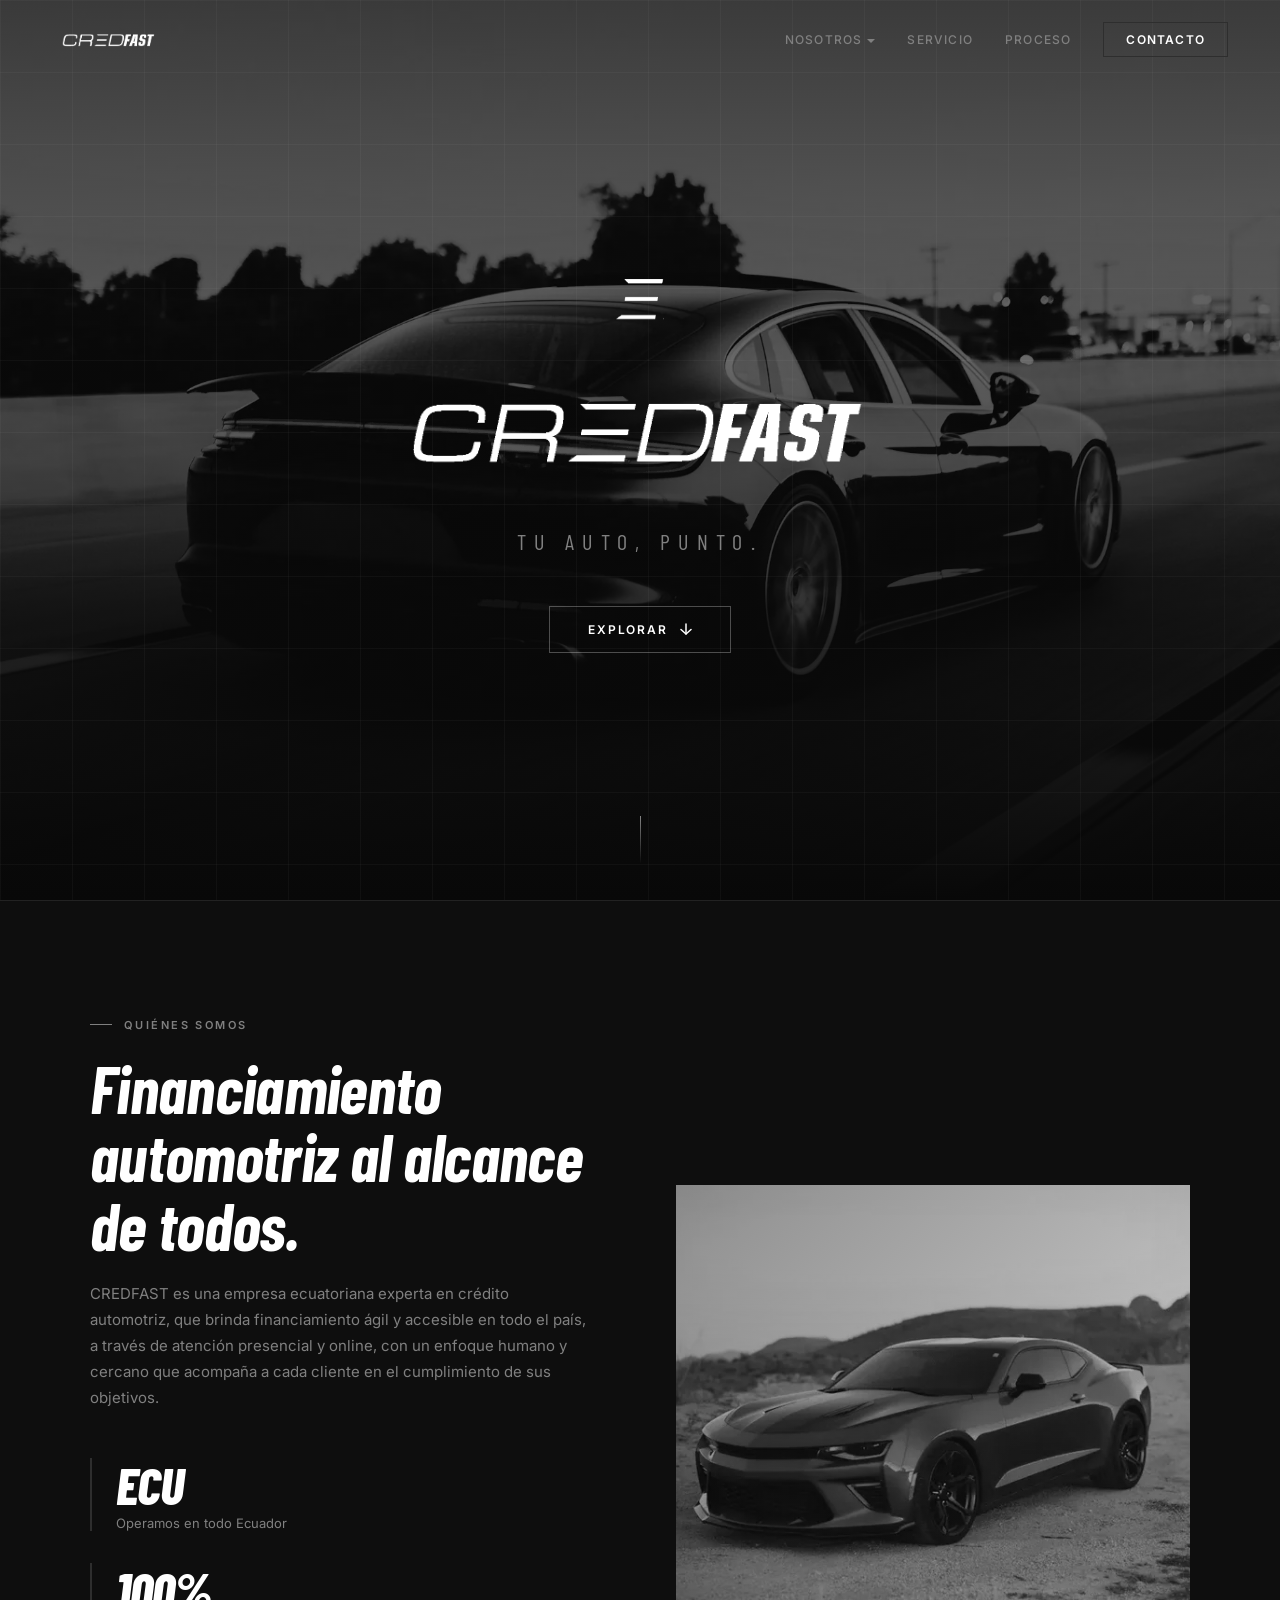
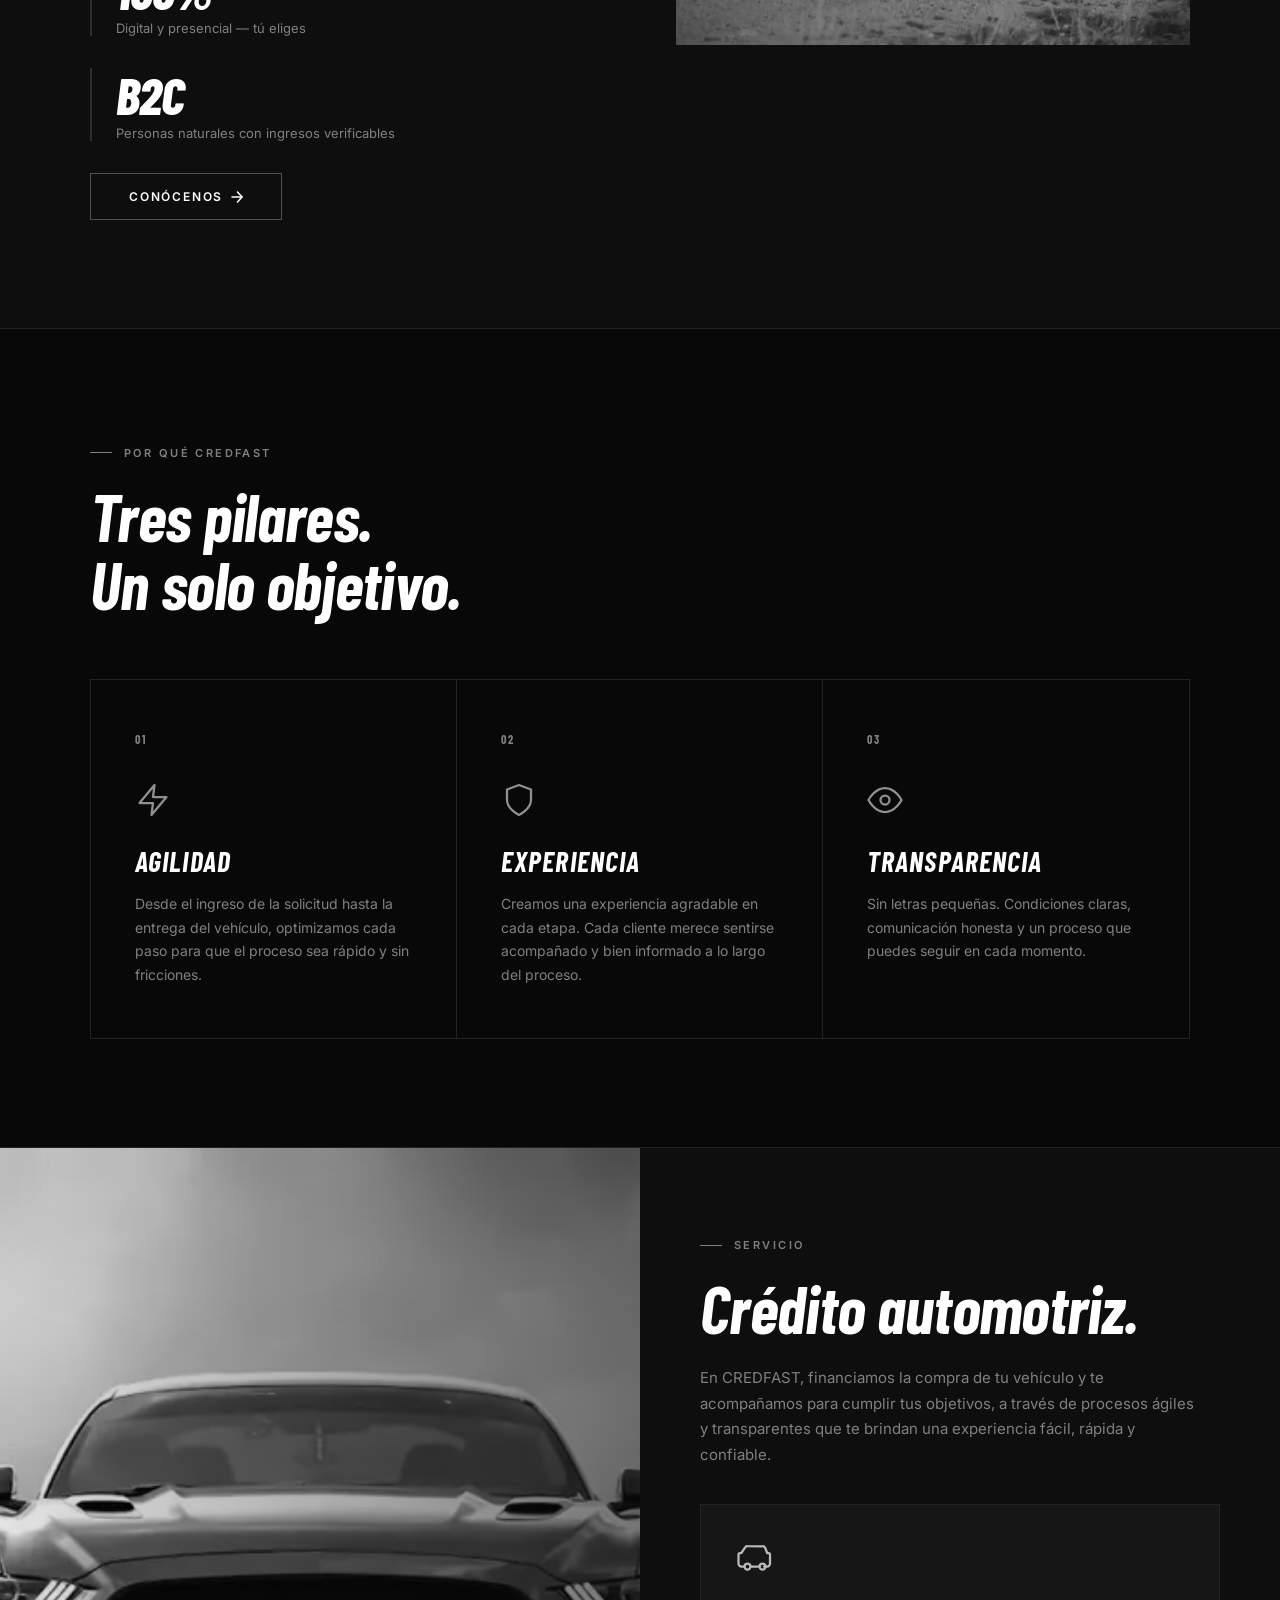
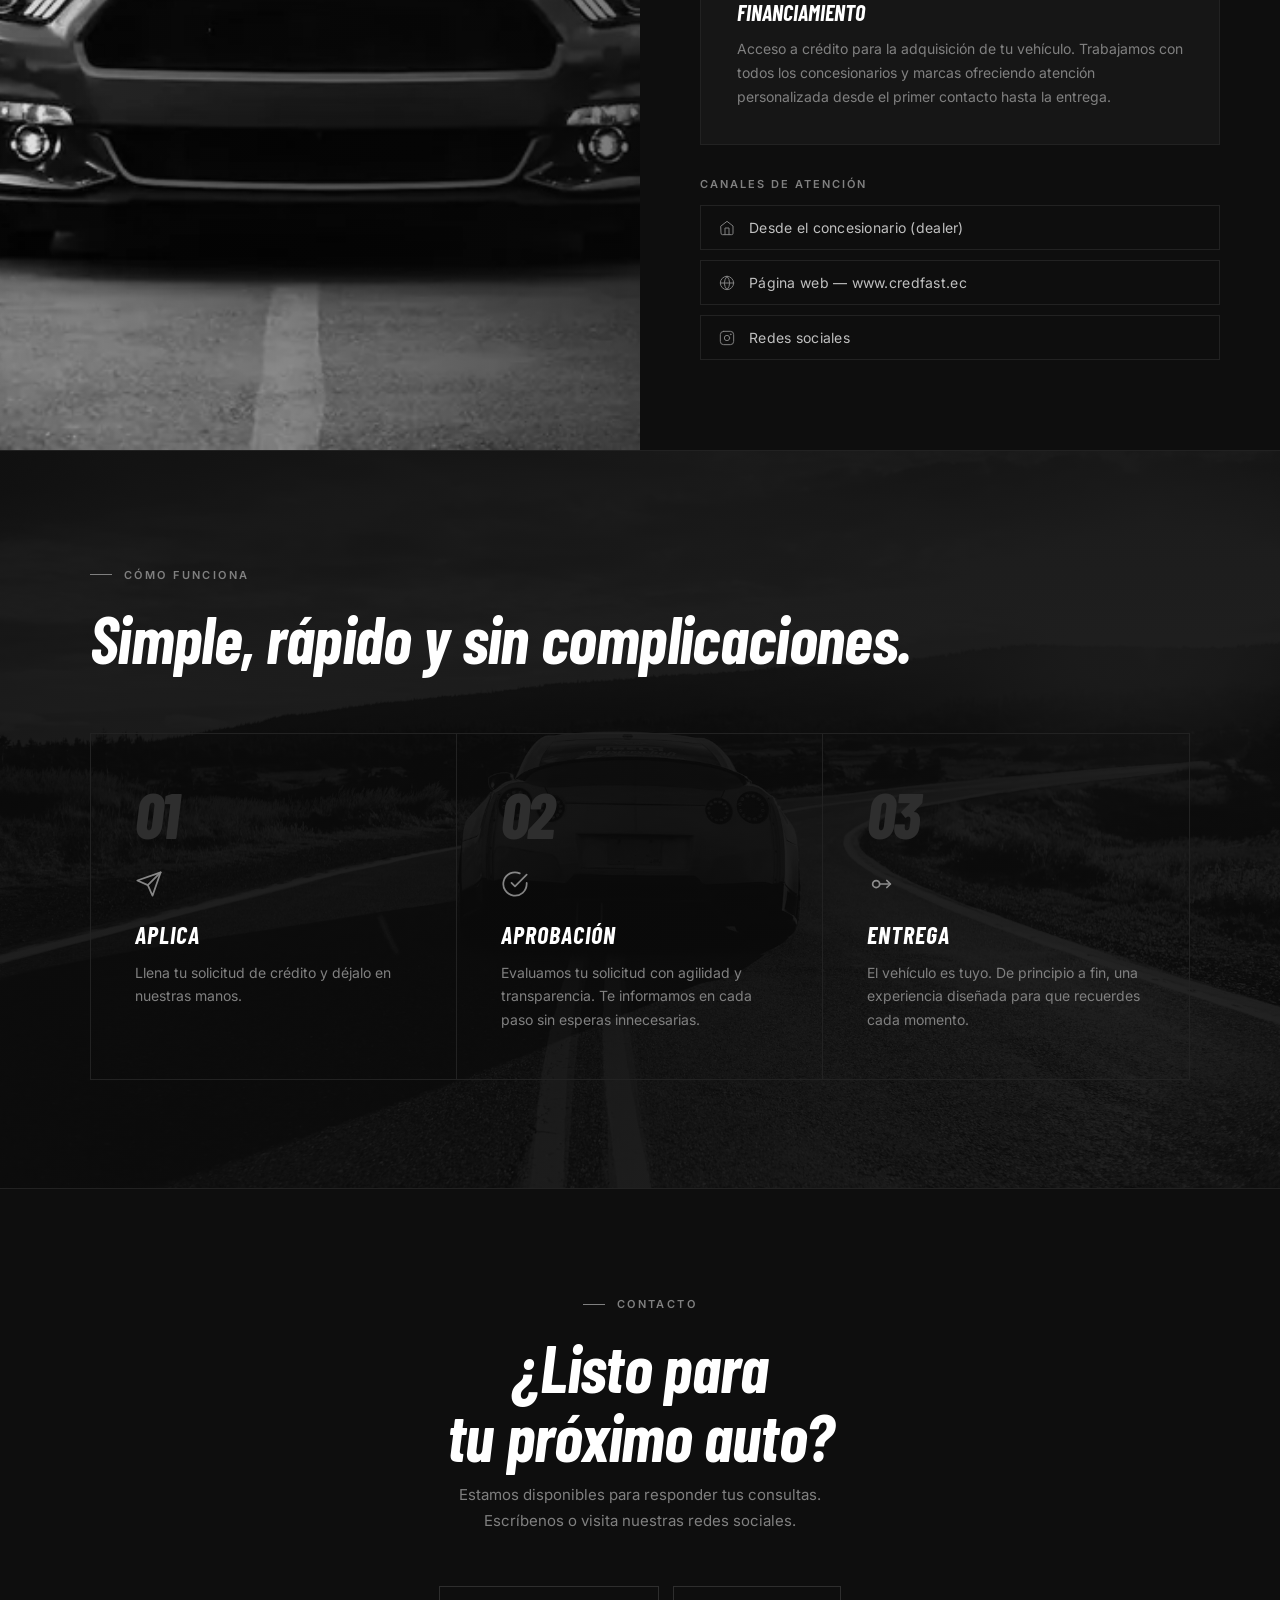
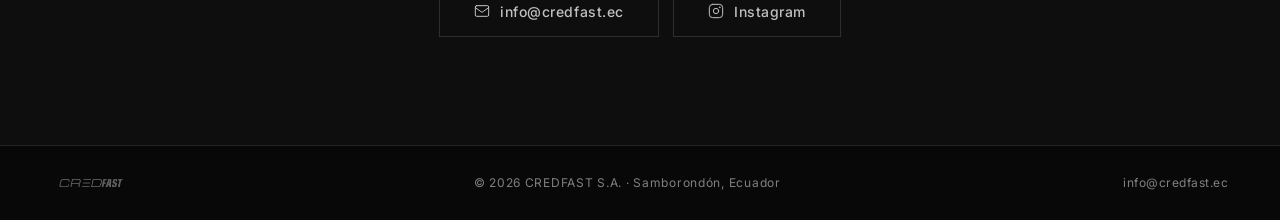
==== commit 8a9ae36c: ""feat: agregar cofundador y optimizar performance (PageSpeed) - nosotros.html: nueva sección cofunda" ====
--- a/index.html
+++ b/index.html
@@ -5,7 +5,7 @@
   <meta name="viewport" content="width=device-width, initial-scale=1.0" />
   <title>CREDFAST — Tu auto, punto.</title>
   <meta name="description" content="Financiamiento automotriz para personas naturales en Ecuador. Agilidad, experiencia y transparencia en cada paso." />
-  <link rel="icon" type="image/png" href="[data-uri]" />
+  <link rel="icon" type="image/png" href="img/logo-icon.png" />
   <!-- Preconnect para reducir latencia de fuentes -->
   <link rel="preconnect" href="https://fonts.googleapis.com" />
   <link rel="preconnect" href="https://fonts.gstatic.com" crossorigin />
@@ -40,6 +40,17 @@
     /* ─── LOGO ─── */
     .logo-img {
       display: block;
+    }
+
+    /* ─── SCROLL-REVEAL ─── */
+    .pillar, .step, .stat, .service-card, .about-image-wrap {
+      opacity: 0;
+      transform: translateY(24px);
+      transition: opacity 0.65s ease, transform 0.65s ease;
+    }
+    .revealed {
+      opacity: 1 !important;
+      transform: translateY(0) !important;
     }
 
     /* ─── NAV ─── */
@@ -727,7 +738,7 @@
   <!-- ═══ NAV ═══════════════════════════════════════════════ -->
   <nav id="navbar">
     <a href="#" class="nav-logo">
-      <img class="logo-img" src="[data-uri]" width="1186" height="270" alt="CREDFAST" />
+      <img class="logo-img" src="img/logo-wordmark.png" width="1186" height="270" alt="CREDFAST" />
     </a>
     <div class="nav-right">
       <div class="nav-dropdown-wrap">
@@ -757,9 +768,9 @@
   <section class="hero">
     <div class="hero-bg"></div>
     <!-- Ícono (tres barras) con fix de fondo blanco -->
-    <img class="hero-icon logo-img" src="[data-uri]" width="146" height="142" alt="" aria-hidden="true" />
+    <img class="hero-icon logo-img" src="img/logo-icon.png" width="146" height="142" alt="" aria-hidden="true" />
     <!-- Wordmark -->
-    <img class="hero-logo logo-img" src="[data-uri]" width="1186" height="270" alt="CREDFAST" />
+    <img class="hero-logo logo-img" src="img/logo-wordmark.png" width="1186" height="270" alt="CREDFAST" />
     <p class="hero-tagline">Tu auto, punto.</p>
     <a href="#nosotros" class="hero-btn">
       Explorar
@@ -803,7 +814,7 @@
           <img
             src="img/photo-1552519507-da3b142c6e3d.webp"
             alt="Vehículo financiado por CREDFAST"
-            width="900" height="460"
+            width="740" height="493"
             loading="lazy"
             decoding="async"
           />
@@ -863,7 +874,7 @@
         <img
           src="img/photo-1494976388531-d1058494cdd8.webp"
           alt="Crédito automotriz CREDFAST"
-          width="900" height="600"
+          width="740" height="494"
           loading="lazy"
           decoding="async"
         />
@@ -999,7 +1010,7 @@
   <!-- ═══ FOOTER ═════════════════════════════════════════════ -->
   <footer>
     <div class="footer-logo">
-      <img class="logo-img" src="[data-uri]" width="1186" height="270" alt="CREDFAST" />
+      <img class="logo-img" src="img/logo-wordmark.png" width="1186" height="270" alt="CREDFAST" />
     </div>
     <p class="footer-text">© 2026 CREDFAST S.A. · Samborondón, Ecuador</p>
     <a href="mailto:info@credfast.ec" class="footer-right">info@credfast.ec</a>
@@ -1033,48 +1044,16 @@
     const observer = new IntersectionObserver((entries) => {
       entries.forEach(entry => {
         if (entry.isIntersecting) {
-          entry.target.style.opacity = '1';
-          entry.target.style.transform = 'translateY(0)';
+          entry.target.classList.add('revealed');
         }
       });
     }, { threshold: 0.1 });
 
     document.querySelectorAll('.pillar, .step, .stat, .service-card, .about-image-wrap').forEach(el => {
-      el.style.opacity = '0';
-      el.style.transform = 'translateY(24px)';
-      el.style.transition = 'opacity 0.65s ease, transform 0.65s ease';
       observer.observe(el);
     });
   </script>
 
-  <script>
-    /* ─── LOGO: eliminar fondo blanco del PNG y dejar solo texto blanco ─── */
-    (function () {
-      function processLogo(img) {
-        try {
-          var c = document.createElement('canvas');
-          c.width = img.naturalWidth; c.height = img.naturalHeight;
-          var ctx = c.getContext('2d');
-          ctx.drawImage(img, 0, 0);
-          var id = ctx.getImageData(0, 0, c.width, c.height);
-          var d = id.data;
-          for (var i = 0; i < d.length; i += 4) {
-            if (d[i] > 180 && d[i + 1] > 180 && d[i + 2] > 180) {
-              d[i + 3] = 0;            /* fondo blanco → transparente */
-            } else {
-              d[i] = d[i + 1] = d[i + 2] = 255; /* texto → blanco puro */
-            }
-          }
-          ctx.putImageData(id, 0, 0);
-          img.src = c.toDataURL('image/png');
-        } catch (e) { /* silently skip on canvas errors */ }
-      }
-      document.querySelectorAll('.logo-img').forEach(function (img) {
-        if (img.complete && img.naturalWidth > 0) { processLogo(img); }
-        else { img.addEventListener('load', function () { processLogo(img); }); }
-      });
-    })();
-  </script>
 
 </body>
 </html>
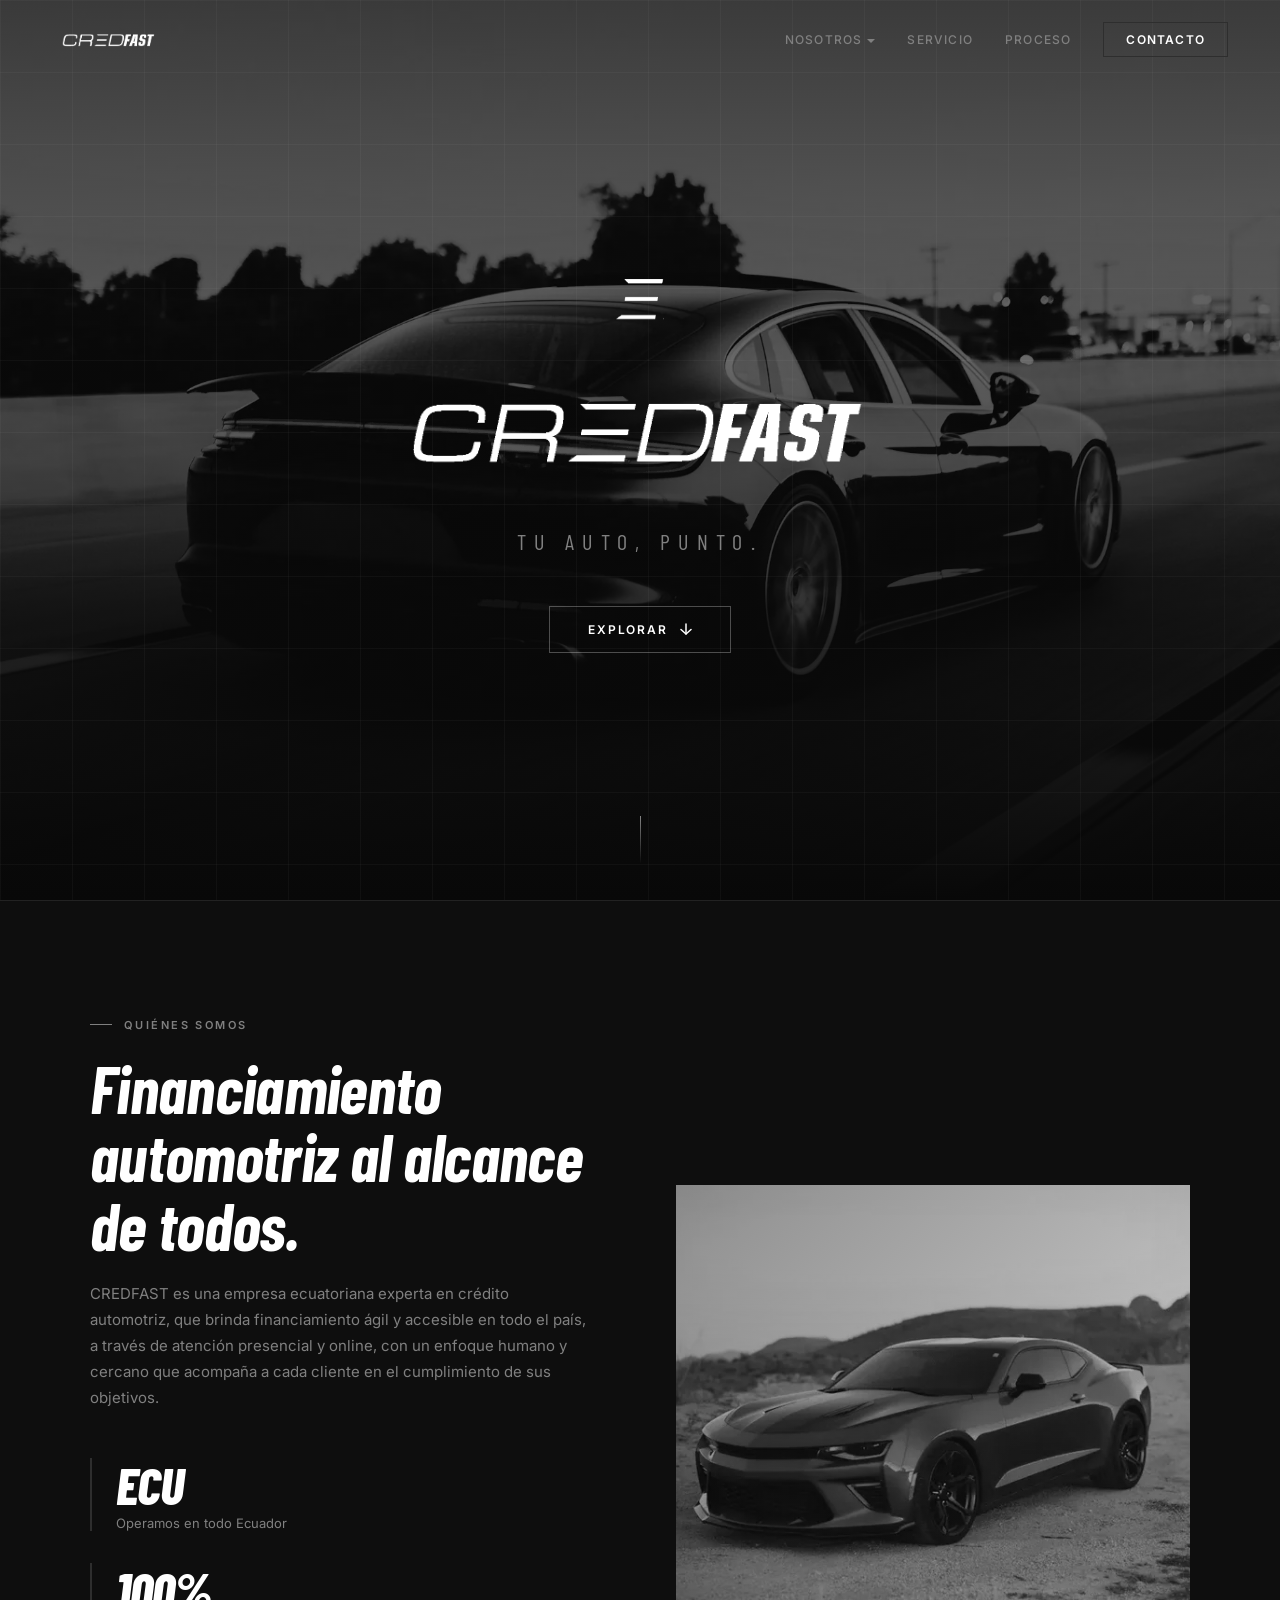
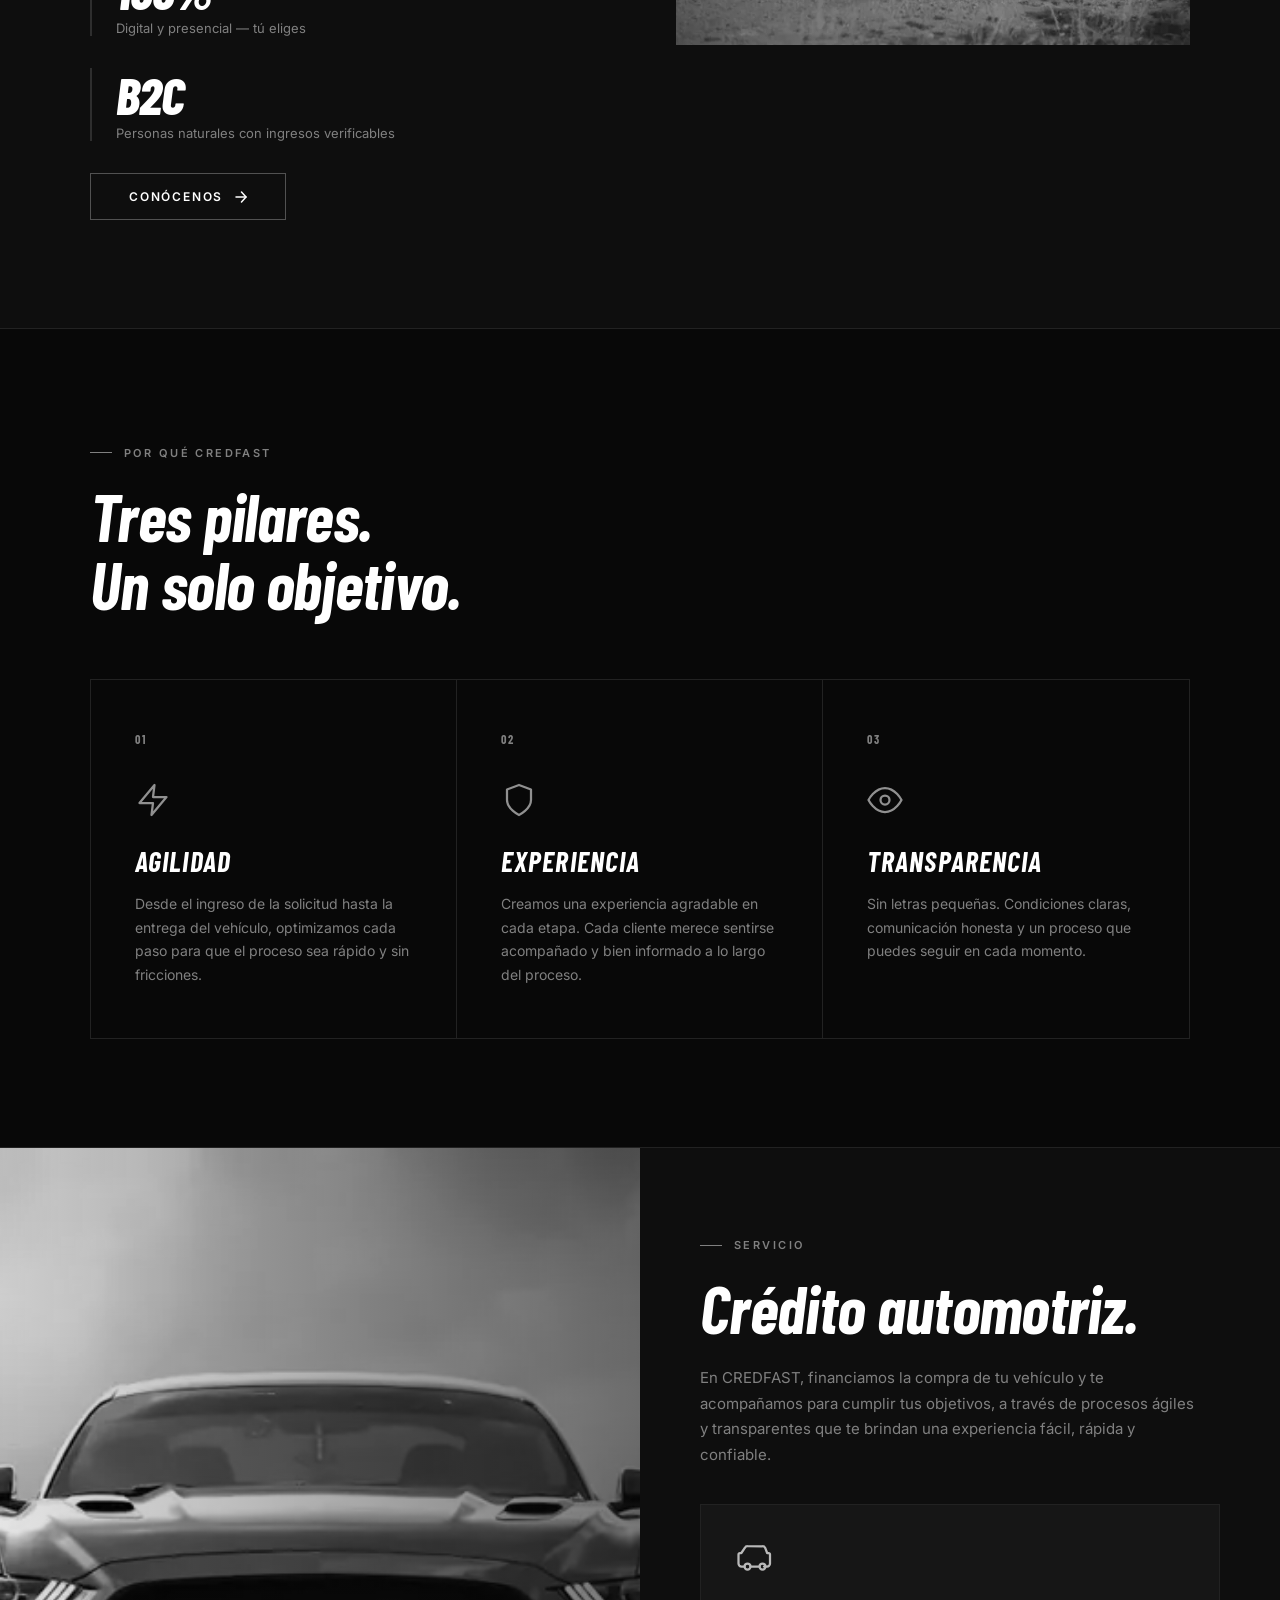
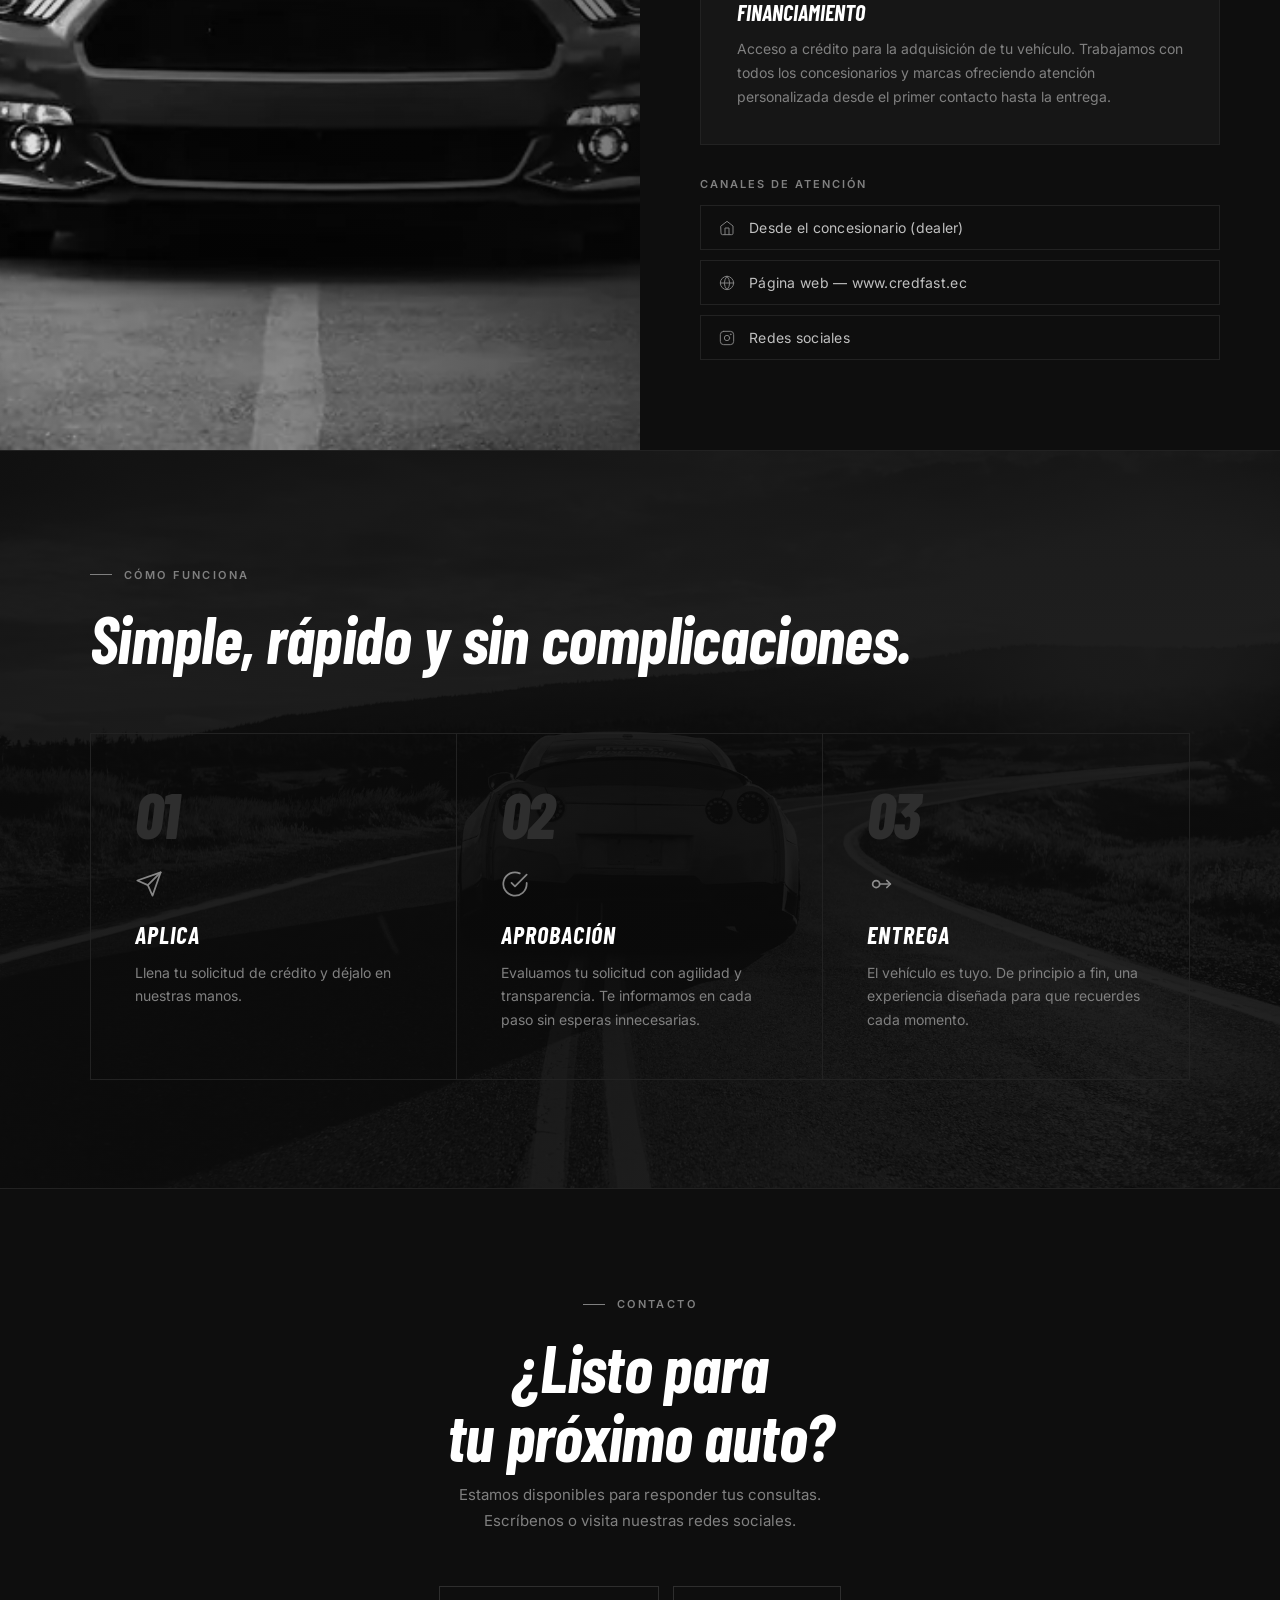
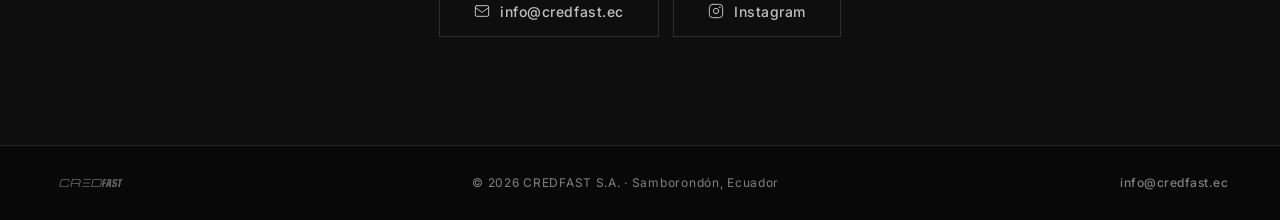
==== commit 73309e44: "refactor: extraer CSS compartido, accesibilidad WCAG y limpieza de assets - Crea styles.css con rese" ====
--- a/index.html
+++ b/index.html
@@ -14,730 +14,155 @@
   <!-- Fuentes cargadas de forma no bloqueante -->
   <link rel="preload" as="style" href="https://fonts.googleapis.com/css2?family=Barlow+Condensed:ital,wght@0,300;0,400;0,600;0,700;0,800;1,600;1,700;1,800&family=Inter:wght@300;400;500;600&display=swap" onload="this.onload=null;this.rel='stylesheet'" />
   <noscript><link rel="stylesheet" href="https://fonts.googleapis.com/css2?family=Barlow+Condensed:ital,wght@0,300;0,400;0,600;0,700;0,800;1,600;1,700;1,800&family=Inter:wght@300;400;500;600&display=swap" /></noscript>
+  <link rel="stylesheet" href="styles.css" />
   <style>
-    *, *::before, *::after { box-sizing: border-box; margin: 0; padding: 0; }
-
-    :root {
-      --black:   #080808;
-      --dark:    #0e0e0e;
-      --surface: #161616;
-      --border:  #222222;
-      --border2: #2e2e2e;
-      --white:   #ffffff;
-      --gray:    #808080;
-      --light:   #c0c0c0;
-    }
-
-    html { scroll-behavior: smooth; }
-
-    body {
-      font-family: 'Inter', sans-serif;
-      background: var(--black);
-      color: var(--white);
-      overflow-x: hidden;
-    }
-
-    /* ─── LOGO ─── */
-    .logo-img {
-      display: block;
-    }
-
     /* ─── SCROLL-REVEAL ─── */
     .pillar, .step, .stat, .service-card, .about-image-wrap {
       opacity: 0;
       transform: translateY(24px);
       transition: opacity 0.65s ease, transform 0.65s ease;
     }
-    .revealed {
-      opacity: 1 !important;
-      transform: translateY(0) !important;
-    }
-
-    /* ─── NAV ─── */
-    nav {
-      position: fixed;
-      top: 0; left: 0; right: 0;
-      z-index: 100;
-      padding: 22px 52px;
-      display: flex;
-      align-items: center;
-      justify-content: space-between;
-      transition: background 0.35s, backdrop-filter 0.35s, border-color 0.35s;
-      border-bottom: 1px solid transparent;
-    }
-
-    nav.scrolled {
-      background: rgba(8,8,8,0.96);
-      backdrop-filter: blur(20px);
-      -webkit-backdrop-filter: blur(20px);
-      border-bottom-color: var(--border);
-    }
-
-    .nav-logo img { height: 26px; width: auto; border: none; background: transparent; outline: none; }
-
-    .nav-right {
-      display: flex;
-      align-items: center;
-      gap: 32px;
-    }
-
-    .nav-link {
-      font-size: 12px;
-      font-weight: 500;
-      letter-spacing: 0.1em;
-      text-transform: uppercase;
-      color: var(--gray);
-      text-decoration: none;
-      transition: color 0.2s;
-    }
-    .nav-link:hover, .nav-link.active { color: var(--white); }
-
-    /* ─── DROPDOWN ─── */
-    .nav-dropdown-wrap {
-      position: relative;
-      display: flex;
-      align-items: center;
-    }
-    .nav-dropdown-wrap > .nav-link::after {
-      content: '';
-      display: inline-block;
-      margin-left: 5px;
-      width: 0; height: 0;
-      border-left: 4px solid transparent;
-      border-right: 4px solid transparent;
-      border-top: 4px solid currentColor;
-      vertical-align: middle;
-      transition: transform 0.2s;
-    }
-    .nav-dropdown-wrap:hover > .nav-link::after { transform: rotate(180deg); }
-    .nav-dropdown {
-      display: none;
-      position: absolute;
-      top: calc(100% + 14px);
-      left: 50%;
-      transform: translateX(-50%);
-      background: rgba(8,8,8,0.97);
-      backdrop-filter: blur(20px);
-      -webkit-backdrop-filter: blur(20px);
-      border: 1px solid var(--border);
-      min-width: 200px;
-      padding: 6px 0;
-      z-index: 200;
-    }
-    .nav-dropdown::before {
-      content: '';
-      position: absolute;
-      top: -5px; left: 50%;
-      transform: translateX(-50%);
-      width: 0; height: 0;
-      border-left: 5px solid transparent;
-      border-right: 5px solid transparent;
-      border-bottom: 5px solid var(--border);
-    }
-    .nav-dropdown-wrap:hover .nav-dropdown { display: block; }
-    /* Puente invisible que evita que el hover se pierda al cruzar el gap */
-    .nav-dropdown-wrap::after {
-      content: '';
-      position: absolute;
-      top: 100%;
-      left: -16px;
-      right: -16px;
-      height: 18px;
-    }
-    .nav-dropdown-item {
-      display: block;
-      font-size: 11px;
-      font-weight: 500;
-      letter-spacing: 0.1em;
-      text-transform: uppercase;
-      color: var(--gray);
-      text-decoration: none;
-      padding: 10px 22px;
-      transition: color 0.2s, background 0.2s;
-      white-space: nowrap;
-    }
-    .nav-dropdown-item:hover { color: var(--white); background: rgba(255,255,255,0.04); }
-    .nav-dropdown-divider {
-      height: 1px; background: var(--border); margin: 4px 0;
-    }
-
-    .nav-cta {
-      font-size: 12px;
-      font-weight: 600;
-      letter-spacing: 0.1em;
-      text-transform: uppercase;
-      color: var(--white);
-      text-decoration: none;
-      padding: 9px 22px;
-      border: 1px solid var(--border2);
-      transition: all 0.2s;
-    }
-    .nav-cta:hover { background: var(--white); color: var(--black); border-color: var(--white); }
+    .revealed { opacity: 1 !important; transform: translateY(0) !important; }
 
     /* ─── HERO ─── */
     .hero {
       min-height: 100vh;
-      display: flex;
-      flex-direction: column;
-      align-items: center;
-      justify-content: center;
-      text-align: center;
+      display: flex; flex-direction: column;
+      align-items: center; justify-content: center; text-align: center;
       padding: 130px 40px 100px;
-      position: relative;
-      overflow: hidden;
-      isolation: isolate;
-    }
-
-    /* Imagen de fondo B&W + overlay oscuro */
+      position: relative; overflow: hidden; isolation: isolate;
+    }
     .hero-bg {
-      position: absolute;
-      inset: 0;
+      position: absolute; inset: 0;
       background:
         linear-gradient(to bottom, rgba(8,8,8,0.78) 0%, rgba(8,8,8,0.60) 40%, rgba(8,8,8,0.88) 75%, var(--black) 100%),
         url('img/photo-1503376780353-7e6692767b70.webp') center / cover no-repeat;
-      filter: grayscale(100%);
-      z-index: -1;
-    }
-
-    /* Grid sutil encima de la imagen */
+      filter: grayscale(100%); z-index: -1;
+    }
     .hero::before {
-      content: '';
-      position: absolute;
-      inset: 0;
+      content: ''; position: absolute; inset: 0;
       background-image:
         linear-gradient(rgba(255,255,255,0.03) 1px, transparent 1px),
         linear-gradient(90deg, rgba(255,255,255,0.03) 1px, transparent 1px);
-      background-size: 72px 72px;
-      pointer-events: none;
-    }
-
-    .hero-icon {
-      width: 48px;
-      height: auto;
-      margin-bottom: 44px;
-      opacity: 0.9;
-      animation: fadeUp 0.9s ease both;
-    }
-
-    .hero-logo {
-      width: min(560px, 84vw);
-      height: auto;
-      margin-bottom: 32px;
-      animation: fadeUp 0.9s ease 0.12s both;
-    }
-
+      background-size: 72px 72px; pointer-events: none;
+    }
+    .hero-icon { width: 48px; height: auto; margin-bottom: 44px; opacity: 0.9; animation: fadeUp 0.9s ease both; }
+    .hero-logo { width: min(560px, 84vw); height: auto; margin-bottom: 32px; animation: fadeUp 0.9s ease 0.12s both; }
     .hero-tagline {
       font-family: 'Barlow Condensed', sans-serif;
-      font-size: clamp(14px, 2.5vw, 22px);
-      font-weight: 400;
-      letter-spacing: 0.38em;
-      text-transform: uppercase;
-      color: var(--gray);
-      margin-bottom: 52px;
-      animation: fadeUp 0.9s ease 0.24s both;
-    }
-
+      font-size: clamp(14px, 2.5vw, 22px); font-weight: 400;
+      letter-spacing: 0.38em; text-transform: uppercase; color: var(--gray);
+      margin-bottom: 52px; animation: fadeUp 0.9s ease 0.24s both;
+    }
     .hero-btn {
-      display: inline-flex;
-      align-items: center;
-      gap: 12px;
-      padding: 15px 38px;
-      border: 1px solid rgba(255,255,255,0.28);
-      font-size: 12px;
-      font-weight: 600;
-      letter-spacing: 0.15em;
-      text-transform: uppercase;
-      color: var(--white);
-      text-decoration: none;
-      transition: all 0.25s;
-      position: relative;
-      z-index: 1;
+      display: inline-flex; align-items: center; gap: 12px;
+      padding: 15px 38px; border: 1px solid rgba(255,255,255,0.28);
+      font-size: 12px; font-weight: 600; letter-spacing: 0.15em;
+      text-transform: uppercase; color: var(--white); text-decoration: none;
+      transition: all 0.25s; position: relative; z-index: 1;
       animation: fadeUp 0.9s ease 0.36s both;
     }
     .hero-btn:hover { background: var(--white); color: var(--black); border-color: var(--white); }
     .hero-btn svg { transition: transform 0.25s; }
     .hero-btn:hover svg { transform: translateY(4px); }
-
-    .scroll-indicator {
-      position: absolute;
-      bottom: 36px;
-      left: 50%;
-      transform: translateX(-50%);
-      z-index: 1;
-      animation: fadeIn 1.2s ease 1s both;
-    }
-    .scroll-bar {
-      width: 1px;
-      height: 48px;
-      background: linear-gradient(to bottom, rgba(255,255,255,0.5), transparent);
-      margin: 0 auto;
-      animation: scrollDrop 2s ease-in-out infinite;
-    }
-
-    /* ─── SHARED ─── */
+    .scroll-indicator { position: absolute; bottom: 36px; left: 50%; transform: translateX(-50%); z-index: 1; animation: fadeIn 1.2s ease 1s both; }
+    .scroll-bar { width: 1px; height: 48px; background: linear-gradient(to bottom, rgba(255,255,255,0.5), transparent); margin: 0 auto; animation: scrollDrop 2s ease-in-out infinite; }
+
+    /* ─── LAYOUT ─── */
     .container { max-width: 1100px; margin: 0 auto; }
     section { padding: 108px 52px; }
-
-    .label {
-      display: inline-flex;
-      align-items: center;
-      gap: 12px;
-      font-size: 11px;
-      font-weight: 600;
-      letter-spacing: 0.22em;
-      text-transform: uppercase;
-      color: var(--gray);
-      margin-bottom: 22px;
-    }
-    .label::before {
-      content: '';
-      display: inline-block;
-      width: 22px;
-      height: 1px;
-      background: var(--gray);
-      flex-shrink: 0;
-    }
-
-    .h2 {
-      font-family: 'Barlow Condensed', sans-serif;
-      font-size: clamp(38px, 5.5vw, 66px);
-      font-weight: 700;
-      font-style: italic;
-      line-height: 1.04;
-      letter-spacing: -0.01em;
-      margin-bottom: 22px;
-    }
-
-    .body-text {
-      font-size: 15px;
-      color: var(--gray);
-      line-height: 1.72;
-      max-width: 500px;
-    }
+    .label { display: inline-flex; align-items: center; gap: 12px; font-size: 11px; font-weight: 600; letter-spacing: 0.22em; text-transform: uppercase; color: var(--gray); margin-bottom: 22px; }
+    .label::before { content: ''; display: inline-block; width: 22px; height: 1px; background: var(--gray); flex-shrink: 0; }
+    .h2 { font-family: 'Barlow Condensed', sans-serif; font-size: clamp(38px, 5.5vw, 66px); font-weight: 700; font-style: italic; line-height: 1.04; letter-spacing: -0.01em; margin-bottom: 22px; }
+    .body-text { font-size: 15px; color: var(--gray); line-height: 1.72; max-width: 500px; }
 
     /* ─── ABOUT ─── */
-    #nosotros {
-      background: var(--dark);
-      border-top: 1px solid var(--border);
-      border-bottom: 1px solid var(--border);
-    }
-
-    .about-grid {
-      display: grid;
-      grid-template-columns: 1fr 1fr;
-      gap: 72px;
-      align-items: center;
-    }
-
-    .stats {
-      display: flex;
-      flex-direction: column;
-      gap: 32px;
-    }
-
+    #nosotros { background: var(--dark); border-top: 1px solid var(--border); border-bottom: 1px solid var(--border); }
+    .about-grid { display: grid; grid-template-columns: 1fr 1fr; gap: 72px; align-items: center; }
+    .stats { display: flex; flex-direction: column; gap: 32px; margin-top: 48px; }
     .stat { padding-left: 24px; border-left: 2px solid var(--border2); }
-
-    .stat-val {
-      font-family: 'Barlow Condensed', sans-serif;
-      font-size: 52px;
-      font-weight: 800;
-      font-style: italic;
-      line-height: 1;
-      margin-bottom: 5px;
-      letter-spacing: -0.02em;
-    }
+    .stat-val { font-family: 'Barlow Condensed', sans-serif; font-size: 52px; font-weight: 800; font-style: italic; line-height: 1; margin-bottom: 5px; letter-spacing: -0.02em; }
     .stat-lbl { font-size: 13px; color: var(--gray); }
-
-    /* ─── ABOUT IMAGE ─── */
-    .about-image-wrap {
-      position: relative;
-      height: 460px;
-      overflow: hidden;
-    }
-
-    .about-image-wrap img {
-      width: 100%;
-      height: 100%;
-      object-fit: cover;
-      filter: grayscale(100%);
-      transition: transform 0.6s ease;
-    }
-
+    .about-grid .hero-btn { margin-top: 32px; }
+    .about-image-wrap { position: relative; height: 460px; overflow: hidden; }
+    .about-image-wrap img { width: 100%; height: 100%; object-fit: cover; filter: grayscale(100%); transition: transform 0.6s ease; }
     .about-image-wrap:hover img { transform: scale(1.03); }
-
-    .about-image-wrap::after {
-      content: '';
-      position: absolute;
-      inset: 0;
-      background: linear-gradient(135deg, rgba(8,8,8,0.45) 0%, rgba(8,8,8,0.15) 100%);
-      pointer-events: none;
-    }
+    .about-image-wrap::after { content: ''; position: absolute; inset: 0; background: linear-gradient(135deg, rgba(8,8,8,0.45) 0%, rgba(8,8,8,0.15) 100%); pointer-events: none; }
 
     /* ─── PILLARS ─── */
     #valores { background: var(--black); }
-
-    .pillars {
-      display: grid;
-      grid-template-columns: repeat(3, 1fr);
-      border: 1px solid var(--border);
-      margin-top: 60px;
-      overflow: hidden;
-    }
-
-    .pillar {
-      padding: 52px 44px;
-      border-right: 1px solid var(--border);
-      transition: background 0.25s;
-    }
+    .pillars { display: grid; grid-template-columns: repeat(3, 1fr); border: 1px solid var(--border); margin-top: 60px; overflow: hidden; }
+    .pillar { padding: 52px 44px; border-right: 1px solid var(--border); transition: background 0.25s; }
     .pillar:last-child { border-right: none; }
     .pillar:hover { background: var(--surface); }
-
-    .pillar-num {
-      font-family: 'Barlow Condensed', sans-serif;
-      font-size: 12px;
-      font-weight: 700;
-      letter-spacing: 0.2em;
-      color: var(--gray);
-      margin-bottom: 36px;
-    }
-
-    .pillar-icon {
-      width: 36px;
-      height: 36px;
-      color: var(--white);
-      opacity: 0.55;
-      margin-bottom: 22px;
-    }
-
-    .pillar-title {
-      font-family: 'Barlow Condensed', sans-serif;
-      font-size: 28px;
-      font-weight: 700;
-      font-style: italic;
-      text-transform: uppercase;
-      letter-spacing: 0.04em;
-      margin-bottom: 14px;
-    }
-
+    .pillar-num { font-family: 'Barlow Condensed', sans-serif; font-size: 12px; font-weight: 700; letter-spacing: 0.2em; color: var(--gray); margin-bottom: 36px; }
+    .pillar-icon { width: 36px; height: 36px; color: var(--white); opacity: 0.55; margin-bottom: 22px; }
+    .pillar-title { font-family: 'Barlow Condensed', sans-serif; font-size: 28px; font-weight: 700; font-style: italic; text-transform: uppercase; letter-spacing: 0.04em; margin-bottom: 14px; }
     .pillar-desc { font-size: 14px; color: var(--gray); line-height: 1.68; }
 
     /* ─── SERVICE ─── */
-    #servicio {
-      padding: 0;
-      background: var(--dark);
-      border-top: 1px solid var(--border);
-      border-bottom: 1px solid var(--border);
-      overflow: hidden;
-    }
-
-    .service-split {
-      display: grid;
-      grid-template-columns: 1fr 1fr;
-    }
-
-    .service-image {
-      position: relative;
-      min-height: 600px;
-      overflow: hidden;
-    }
-
-    .service-image img {
-      width: 100%;
-      height: 100%;
-      object-fit: cover;
-      object-position: center;
-      filter: grayscale(100%);
-      transition: transform 0.6s ease;
-    }
-
+    #servicio { padding: 0; background: var(--dark); border-top: 1px solid var(--border); border-bottom: 1px solid var(--border); overflow: hidden; }
+    .service-split { display: grid; grid-template-columns: 1fr 1fr; }
+    .service-image { position: relative; min-height: 600px; overflow: hidden; }
+    .service-image img { width: 100%; height: 100%; object-fit: cover; object-position: center; filter: grayscale(100%); transition: transform 0.6s ease; }
     .service-image:hover img { transform: scale(1.03); }
-
-    .service-image::after {
-      content: '';
-      position: absolute;
-      inset: 0;
-      background: linear-gradient(to right, rgba(8,8,8,0.1) 0%, rgba(8,8,8,0.55) 100%);
-      pointer-events: none;
-    }
-
-    .service-content {
-      padding: 90px 60px;
-      display: flex;
-      flex-direction: column;
-      justify-content: center;
-    }
-
-    .service-card {
-      background: var(--surface);
-      border: 1px solid var(--border);
-      padding: 36px;
-      margin-top: 36px;
-    }
-
-    .service-card-icon {
-      width: 36px;
-      height: 36px;
-      color: var(--white);
-      opacity: 0.7;
-      margin-bottom: 18px;
-    }
-
-    .service-title {
-      font-family: 'Barlow Condensed', sans-serif;
-      font-size: 22px;
-      font-weight: 700;
-      font-style: italic;
-      text-transform: uppercase;
-      margin-bottom: 12px;
-    }
-
+    .service-image::after { content: ''; position: absolute; inset: 0; background: linear-gradient(to right, rgba(8,8,8,0.1) 0%, rgba(8,8,8,0.55) 100%); pointer-events: none; }
+    .service-content { padding: 90px 60px; display: flex; flex-direction: column; justify-content: center; }
+    .service-card { background: var(--surface); border: 1px solid var(--border); padding: 36px; margin-top: 36px; }
+    .service-card-icon { width: 36px; height: 36px; color: var(--white); opacity: 0.7; margin-bottom: 18px; }
+    .service-title { font-family: 'Barlow Condensed', sans-serif; font-size: 22px; font-weight: 700; font-style: italic; text-transform: uppercase; margin-bottom: 12px; }
     .service-desc { font-size: 14px; color: var(--gray); line-height: 1.7; }
-
-    .channels-title {
-      font-size: 11px;
-      font-weight: 600;
-      letter-spacing: 0.18em;
-      text-transform: uppercase;
-      color: var(--gray);
-      margin: 32px 0 14px;
-    }
-
+    .channels-title { font-size: 11px; font-weight: 600; letter-spacing: 0.18em; text-transform: uppercase; color: var(--gray); margin: 32px 0 14px; }
     .channels { display: flex; flex-direction: column; gap: 10px; }
-
-    .channel {
-      display: flex;
-      align-items: center;
-      gap: 14px;
-      padding: 13px 18px;
-      border: 1px solid var(--border);
-      font-size: 14px;
-      color: var(--light);
-      letter-spacing: 0.02em;
-    }
-
-    .channel svg {
-      width: 16px;
-      height: 16px;
-      flex-shrink: 0;
-      color: var(--gray);
-    }
+    .channel { display: flex; align-items: center; gap: 14px; padding: 13px 18px; border: 1px solid var(--border); font-size: 14px; color: var(--light); letter-spacing: 0.02em; }
+    .channel svg { width: 16px; height: 16px; flex-shrink: 0; color: var(--gray); }
 
     /* ─── PROCESS ─── */
-    #proceso {
-      background: var(--black);
-      position: relative;
-      overflow: hidden;
-    }
-
-    /* Fondo sutil proceso */
-    #proceso::before {
-      content: '';
-      position: absolute;
-      inset: 0;
-      background:
-        linear-gradient(rgba(8,8,8,0.92) 0%, rgba(8,8,8,0.88) 100%),
-        url('img/photo-1568605117036-5fe5e7bab0b7.webp') center / cover no-repeat;
-      filter: grayscale(100%);
-    }
-
-    .steps {
-      position: relative;
-      z-index: 1;
-      display: grid;
-      grid-template-columns: repeat(3, 1fr);
-      border: 1px solid var(--border);
-      margin-top: 60px;
-      overflow: hidden;
-    }
-
-    .step {
-      padding: 48px 44px;
-      border-right: 1px solid var(--border);
-    }
+    #proceso { background: var(--black); position: relative; overflow: hidden; }
+    #proceso::before { content: ''; position: absolute; inset: 0; background: linear-gradient(rgba(8,8,8,0.92) 0%, rgba(8,8,8,0.88) 100%), url('img/photo-1568605117036-5fe5e7bab0b7.webp') center / cover no-repeat; filter: grayscale(100%); }
+    #proceso .container { position: relative; z-index: 1; }
+    .steps { position: relative; z-index: 1; display: grid; grid-template-columns: repeat(3, 1fr); border: 1px solid var(--border); margin-top: 60px; overflow: hidden; }
+    .step { padding: 48px 44px; border-right: 1px solid var(--border); }
     .step:last-child { border-right: none; }
-
-    .step-number {
-      font-family: 'Barlow Condensed', sans-serif;
-      font-size: 64px;
-      font-weight: 800;
-      font-style: italic;
-      color: var(--border2);
-      line-height: 1;
-      margin-bottom: 24px;
-      letter-spacing: -0.03em;
-    }
-
-    .step-icon {
-      width: 28px;
-      height: 28px;
-      color: var(--white);
-      opacity: 0.5;
-      margin-bottom: 18px;
-    }
-
-    .step-title {
-      font-family: 'Barlow Condensed', sans-serif;
-      font-size: 24px;
-      font-weight: 700;
-      font-style: italic;
-      text-transform: uppercase;
-      letter-spacing: 0.04em;
-      margin-bottom: 12px;
-    }
-
+    .step-number { font-family: 'Barlow Condensed', sans-serif; font-size: 64px; font-weight: 800; font-style: italic; color: var(--border2); line-height: 1; margin-bottom: 24px; letter-spacing: -0.03em; }
+    .step-icon { width: 28px; height: 28px; color: var(--white); opacity: 0.5; margin-bottom: 18px; }
+    .step-title { font-family: 'Barlow Condensed', sans-serif; font-size: 24px; font-weight: 700; font-style: italic; text-transform: uppercase; letter-spacing: 0.04em; margin-bottom: 12px; }
     .step-desc { font-size: 14px; color: var(--gray); line-height: 1.68; }
 
     /* ─── CONTACT ─── */
-    #contacto {
-      background: var(--dark);
-      border-top: 1px solid var(--border);
-    }
-
-    .contact-wrap {
-      display: flex;
-      flex-direction: column;
-      align-items: center;
-      text-align: center;
-    }
-
+    #contacto { background: var(--dark); border-top: 1px solid var(--border); }
+    .contact-wrap { display: flex; flex-direction: column; align-items: center; text-align: center; }
     .contact-wrap .h2 { margin-bottom: 12px; }
-
-    .contact-wrap .body-text {
-      max-width: 420px;
-      margin: 0 auto 52px;
-      text-align: center;
-    }
-
-    .contact-links {
-      display: flex;
-      flex-wrap: wrap;
-      justify-content: center;
-      gap: 14px;
-    }
-
-    .contact-link {
-      display: inline-flex;
-      align-items: center;
-      gap: 10px;
-      padding: 16px 34px;
-      border: 1px solid var(--border2);
-      color: var(--light);
-      text-decoration: none;
-      font-size: 14px;
-      font-weight: 500;
-      letter-spacing: 0.04em;
-      transition: all 0.22s;
-    }
+    .contact-wrap .body-text { max-width: 420px; margin: 0 auto 52px; text-align: center; }
+    .contact-wrap .label { justify-content: center; }
+    .contact-links { display: flex; flex-wrap: wrap; justify-content: center; gap: 14px; }
+    .contact-link { display: inline-flex; align-items: center; gap: 10px; padding: 16px 34px; border: 1px solid var(--border2); color: var(--light); text-decoration: none; font-size: 14px; font-weight: 500; letter-spacing: 0.04em; transition: all 0.22s; }
     .contact-link svg { width: 16px; height: 16px; flex-shrink: 0; }
-    .contact-link:hover {
-      border-color: var(--white);
-      color: var(--white);
-      background: rgba(255,255,255,0.04);
-    }
-
-    /* ─── FOOTER ─── */
-    footer {
-      padding: 28px 52px;
-      border-top: 1px solid var(--border);
-      display: flex;
-      align-items: center;
-      justify-content: space-between;
-    }
-
-    .footer-logo { opacity: 0.35; }
-    .footer-logo img { height: 18px; width: auto; border: none; background: transparent; outline: none; }
-
-    .footer-text { font-size: 12px; color: var(--gray); letter-spacing: 0.06em; }
-
-    .footer-right {
-      font-size: 12px;
-      color: var(--gray);
-      text-decoration: none;
-      letter-spacing: 0.04em;
-      transition: color 0.2s;
-    }
-    .footer-right:hover { color: var(--white); }
-
-    /* ─── ANIMATIONS ─── */
-    @keyframes fadeUp {
-      from { opacity: 0; transform: translateY(22px); }
-      to   { opacity: 1; transform: translateY(0); }
-    }
-    @keyframes fadeIn { from { opacity: 0; } to { opacity: 1; } }
-    @keyframes scrollDrop {
-      0%, 100% { opacity: 0.25; transform: scaleY(0.8); }
-      50%       { opacity: 1;   transform: scaleY(1.15); }
-    }
-
-    /* ── HAMBURGUESA ──────────────────────────── */
-    .nav-hamburger {
-      display: none; flex-direction: column; gap: 5px;
-      background: none; border: none; cursor: pointer; padding: 4px; z-index: 200;
-      position: fixed; top: 18px; right: 24px;
-    }
-    .nav-hamburger span {
-      display: block; width: 22px; height: 1.5px;
-      background: var(--white); transition: all 0.3s;
-    }
-    .nav-hamburger.active span:nth-child(1) { transform: translateY(6.5px) rotate(45deg); }
-    .nav-hamburger.active span:nth-child(2) { opacity: 0; transform: scaleX(0); }
-    .nav-hamburger.active span:nth-child(3) { transform: translateY(-6.5px) rotate(-45deg); }
-    .nav-mobile {
-      display: none; position: fixed; inset: 0; z-index: 150;
-      background: var(--black); flex-direction: column; justify-content: center;
-      padding: 0 40px;
-    }
-    .nav-mobile.open { display: flex; }
-    .nav-mobile-link {
-      font-family: 'Barlow Condensed', sans-serif;
-      font-size: clamp(36px, 10vw, 52px); font-weight: 800;
-      letter-spacing: -0.02em; text-transform: uppercase;
-      color: var(--white); text-decoration: none;
-      border-bottom: 1px solid var(--border); padding: 20px 0;
-      transition: color 0.2s;
-    }
-    .nav-mobile-link:first-child { border-top: 1px solid var(--border); }
-    .nav-mobile-link:hover { color: var(--gray); }
-    .nav-mobile-cta {
-      margin-top: 36px; align-self: flex-start;
-      font-size: 12px; font-weight: 600; letter-spacing: 0.12em;
-      text-transform: uppercase; color: var(--white); text-decoration: none;
-      border: 1px solid var(--white); padding: 12px 28px;
-      transition: background 0.2s, color 0.2s;
-    }
-    .nav-mobile-cta:hover { background: var(--white); color: var(--black); }
+    .contact-link:hover { border-color: var(--white); color: var(--white); background: rgba(255,255,255,0.04); }
 
     /* ─── RESPONSIVE ─── */
     @media (max-width: 900px) {
-      nav { padding: 18px 24px; }
-      .nav-right { display: none; }
-      .nav-hamburger { display: flex; }
       section { padding: 80px 24px; }
-
       .about-grid { grid-template-columns: 1fr; gap: 40px; }
       .about-image-wrap { height: 280px; }
-
       .pillars { grid-template-columns: 1fr; }
       .pillar { border-right: none; border-bottom: 1px solid var(--border); }
       .pillar:last-child { border-bottom: none; }
-
       .service-split { grid-template-columns: 1fr; }
       .service-image { min-height: 260px; }
       .service-content { padding: 52px 24px; }
-
       .steps { grid-template-columns: 1fr; }
       .step { border-right: none; border-bottom: 1px solid var(--border); }
       .step:last-child { border-bottom: none; }
-
-      footer { flex-direction: column; gap: 14px; text-align: center; padding: 28px 24px; }
     }
   </style>
 </head>
 <body>
+  <a href="#main-content" class="skip-link">Saltar al contenido</a>
 
   <!-- ═══ NAV ═══════════════════════════════════════════════ -->
   <nav id="navbar">
-    <a href="#" class="nav-logo">
+    <a href="index.html" class="nav-logo">
       <img class="logo-img" src="img/logo-wordmark.png" width="1186" height="270" alt="CREDFAST" />
     </a>
     <div class="nav-right">
@@ -763,7 +188,7 @@
     <a href="mailto:info@credfast.ec" class="nav-mobile-cta">Contacto →</a>
   </div>
 
-  <main>
+  <main id="main-content">
   <!-- ═══ HERO ═══════════════════════════════════════════════ -->
   <section class="hero">
     <div class="hero-bg"></div>
@@ -774,7 +199,7 @@
     <p class="hero-tagline">Tu auto, punto.</p>
     <a href="#nosotros" class="hero-btn">
       Explorar
-      <svg width="12" height="12" viewBox="0 0 12 12" fill="none" stroke="currentColor" stroke-width="1.5" stroke-linecap="round" stroke-linejoin="round">
+      <svg aria-hidden="true" width="12" height="12" viewBox="0 0 12 12" fill="none" stroke="currentColor" stroke-width="1.5" stroke-linecap="round" stroke-linejoin="round">
         <line x1="6" y1="1" x2="6" y2="11"/><polyline points="1,6.5 6,11 11,6.5"/>
       </svg>
     </a>
@@ -789,7 +214,7 @@
           <p class="label">Quiénes somos</p>
           <h2 class="h2">Financiamiento automotriz al alcance de todos.</h2>
           <p class="body-text">CREDFAST es una empresa ecuatoriana experta en crédito automotriz, que brinda financiamiento ágil y accesible en todo el país, a través de atención presencial y online, con un enfoque humano y cercano que acompaña a cada cliente en el cumplimiento de sus objetivos.</p>
-          <div class="stats" style="margin-top:48px">
+          <div class="stats">
             <div class="stat">
               <div class="stat-val">ECU</div>
               <div class="stat-lbl">Operamos en todo Ecuador</div>
@@ -803,9 +228,9 @@
               <div class="stat-lbl">Personas naturales con ingresos verificables</div>
             </div>
           </div>
-          <a href="nosotros.html" class="hero-btn" style="margin-top:32px; display:inline-flex; align-items:center; gap:8px;">
+          <a href="nosotros.html" class="hero-btn">
             Conócenos
-            <svg width="12" height="12" viewBox="0 0 12 12" fill="none" stroke="currentColor" stroke-width="1.5" stroke-linecap="round" stroke-linejoin="round">
+            <svg aria-hidden="true" width="12" height="12" viewBox="0 0 12 12" fill="none" stroke="currentColor" stroke-width="1.5" stroke-linecap="round" stroke-linejoin="round">
               <line x1="1" y1="6" x2="11" y2="6"/><polyline points="6.5,1 11,6 6.5,11"/>
             </svg>
           </a>
@@ -833,7 +258,7 @@
         <div class="pillar">
           <div class="pillar-num">01</div>
           <!-- Rayo — Agilidad -->
-          <svg class="pillar-icon" viewBox="0 0 24 24" fill="none" stroke="currentColor" stroke-width="1.5" stroke-linecap="round" stroke-linejoin="round">
+          <svg aria-hidden="true" class="pillar-icon" viewBox="0 0 24 24" fill="none" stroke="currentColor" stroke-width="1.5" stroke-linecap="round" stroke-linejoin="round">
             <polygon points="13 2 3 14 12 14 11 22 21 10 12 10 13 2"/>
           </svg>
           <h3 class="pillar-title">Agilidad</h3>
@@ -843,7 +268,7 @@
         <div class="pillar">
           <div class="pillar-num">02</div>
           <!-- Escudo — Experiencia -->
-          <svg class="pillar-icon" viewBox="0 0 24 24" fill="none" stroke="currentColor" stroke-width="1.5" stroke-linecap="round" stroke-linejoin="round">
+          <svg aria-hidden="true" class="pillar-icon" viewBox="0 0 24 24" fill="none" stroke="currentColor" stroke-width="1.5" stroke-linecap="round" stroke-linejoin="round">
             <path d="M12 22s8-4 8-10V5l-8-3-8 3v7c0 6 8 10 8 10z"/>
           </svg>
           <h3 class="pillar-title">Experiencia</h3>
@@ -853,7 +278,7 @@
         <div class="pillar">
           <div class="pillar-num">03</div>
           <!-- Ojo — Transparencia -->
-          <svg class="pillar-icon" viewBox="0 0 24 24" fill="none" stroke="currentColor" stroke-width="1.5" stroke-linecap="round" stroke-linejoin="round">
+          <svg aria-hidden="true" class="pillar-icon" viewBox="0 0 24 24" fill="none" stroke="currentColor" stroke-width="1.5" stroke-linecap="round" stroke-linejoin="round">
             <path d="M1 12s4-8 11-8 11 8 11 8-4 8-11 8-11-8-11-8z"/>
             <circle cx="12" cy="12" r="3"/>
           </svg>
@@ -888,7 +313,7 @@
 
         <div class="service-card">
           <!-- Ícono auto -->
-          <svg class="service-card-icon" viewBox="0 0 24 24" fill="none" stroke="currentColor" stroke-width="1.5" stroke-linecap="round" stroke-linejoin="round">
+          <svg aria-hidden="true" class="service-card-icon" viewBox="0 0 24 24" fill="none" stroke="currentColor" stroke-width="1.5" stroke-linecap="round" stroke-linejoin="round">
             <path d="M5 17H3a2 2 0 0 1-2-2V9c0-.6.4-1 1-1h.9L5.2 4.6A2 2 0 0 1 7 3.5h10a2 2 0 0 1 1.8 1.1L20.1 8H21c.6 0 1 .4 1 1v6a2 2 0 0 1-2 2h-2"/>
             <circle cx="7" cy="17" r="2"/>
             <circle cx="17" cy="17" r="2"/>
@@ -902,7 +327,7 @@
         <div class="channels">
           <div class="channel">
             <!-- Concesionario -->
-            <svg viewBox="0 0 24 24" fill="none" stroke="currentColor" stroke-width="1.5" stroke-linecap="round" stroke-linejoin="round">
+            <svg aria-hidden="true" viewBox="0 0 24 24" fill="none" stroke="currentColor" stroke-width="1.5" stroke-linecap="round" stroke-linejoin="round">
               <path d="M3 9l9-7 9 7v11a2 2 0 0 1-2 2H5a2 2 0 0 1-2-2z"/>
               <polyline points="9 22 9 12 15 12 15 22"/>
             </svg>
@@ -910,7 +335,7 @@
           </div>
           <div class="channel">
             <!-- Web -->
-            <svg viewBox="0 0 24 24" fill="none" stroke="currentColor" stroke-width="1.5" stroke-linecap="round" stroke-linejoin="round">
+            <svg aria-hidden="true" viewBox="0 0 24 24" fill="none" stroke="currentColor" stroke-width="1.5" stroke-linecap="round" stroke-linejoin="round">
               <circle cx="12" cy="12" r="10"/>
               <line x1="2" y1="12" x2="22" y2="12"/>
               <path d="M12 2a15.3 15.3 0 0 1 4 10 15.3 15.3 0 0 1-4 10 15.3 15.3 0 0 1-4-10 15.3 15.3 0 0 1 4-10z"/>
@@ -919,7 +344,7 @@
           </div>
           <div class="channel">
             <!-- Redes sociales -->
-            <svg viewBox="0 0 24 24" fill="none" stroke="currentColor" stroke-width="1.5" stroke-linecap="round" stroke-linejoin="round">
+            <svg aria-hidden="true" viewBox="0 0 24 24" fill="none" stroke="currentColor" stroke-width="1.5" stroke-linecap="round" stroke-linejoin="round">
               <rect x="2" y="2" width="20" height="20" rx="5"/>
               <circle cx="12" cy="12" r="4"/>
               <circle cx="17.5" cy="6.5" r="0.5" fill="currentColor"/>
@@ -934,7 +359,7 @@
 
   <!-- ═══ PROCESS ════════════════════════════════════════════ -->
   <section id="proceso">
-    <div class="container" style="position:relative; z-index:1;">
+    <div class="container">
       <p class="label">Cómo funciona</p>
       <h2 class="h2">Simple, rápido y sin complicaciones.</h2>
       <div class="steps">
@@ -942,7 +367,7 @@
         <div class="step">
           <div class="step-number">01</div>
           <!-- Enviar/solicitar -->
-          <svg class="step-icon" viewBox="0 0 24 24" fill="none" stroke="currentColor" stroke-width="1.5" stroke-linecap="round" stroke-linejoin="round">
+          <svg aria-hidden="true" class="step-icon" viewBox="0 0 24 24" fill="none" stroke="currentColor" stroke-width="1.5" stroke-linecap="round" stroke-linejoin="round">
             <line x1="22" y1="2" x2="11" y2="13"/>
             <polygon points="22 2 15 22 11 13 2 9 22 2"/>
           </svg>
@@ -953,7 +378,7 @@
         <div class="step">
           <div class="step-number">02</div>
           <!-- Checkmark/aprobación -->
-          <svg class="step-icon" viewBox="0 0 24 24" fill="none" stroke="currentColor" stroke-width="1.5" stroke-linecap="round" stroke-linejoin="round">
+          <svg aria-hidden="true" class="step-icon" viewBox="0 0 24 24" fill="none" stroke="currentColor" stroke-width="1.5" stroke-linecap="round" stroke-linejoin="round">
             <path d="M22 11.08V12a10 10 0 1 1-5.93-9.14"/>
             <polyline points="22 4 12 14.01 9 11.01"/>
           </svg>
@@ -964,7 +389,7 @@
         <div class="step">
           <div class="step-number">03</div>
           <!-- Llave / entrega -->
-          <svg class="step-icon" viewBox="0 0 24 24" fill="none" stroke="currentColor" stroke-width="1.5" stroke-linecap="round" stroke-linejoin="round">
+          <svg aria-hidden="true" class="step-icon" viewBox="0 0 24 24" fill="none" stroke="currentColor" stroke-width="1.5" stroke-linecap="round" stroke-linejoin="round">
             <circle cx="7.86" cy="12" r="3"/>
             <path d="M10.86 12h9.14"/>
             <path d="M17 9l3 3-3 3"/>
@@ -981,19 +406,19 @@
   <section id="contacto">
     <div class="container">
       <div class="contact-wrap">
-        <p class="label" style="justify-content:center;">Contacto</p>
+        <p class="label">Contacto</p>
         <h2 class="h2">¿Listo para<br>tu próximo auto?</h2>
         <p class="body-text">Estamos disponibles para responder tus consultas. Escríbenos o visita nuestras redes sociales.</p>
         <div class="contact-links">
           <a href="mailto:info@credfast.ec" class="contact-link">
-            <svg viewBox="0 0 24 24" fill="none" stroke="currentColor" stroke-width="1.5" stroke-linecap="round" stroke-linejoin="round">
+            <svg aria-hidden="true" viewBox="0 0 24 24" fill="none" stroke="currentColor" stroke-width="1.5" stroke-linecap="round" stroke-linejoin="round">
               <rect x="2" y="4" width="20" height="16" rx="2"/>
               <path d="m22 7-10 7L2 7"/>
             </svg>
             info@credfast.ec
           </a>
           <a href="https://www.instagram.com/credfast.ec" target="_blank" rel="noopener" class="contact-link">
-            <svg viewBox="0 0 24 24" fill="none" stroke="currentColor" stroke-width="1.5" stroke-linecap="round" stroke-linejoin="round">
+            <svg aria-hidden="true" viewBox="0 0 24 24" fill="none" stroke="currentColor" stroke-width="1.5" stroke-linecap="round" stroke-linejoin="round">
               <rect x="2" y="2" width="20" height="20" rx="5"/>
               <circle cx="12" cy="12" r="4"/>
               <circle cx="17.5" cy="6.5" r="0.5" fill="currentColor"/>
--- a/styles.css
+++ b/styles.css
@@ -0,0 +1,192 @@
+/* ═══════════════════════════════════════════════════════════════
+   CREDFAST — Estilos compartidos (nav, footer, base, accesibilidad)
+   ═══════════════════════════════════════════════════════════════ */
+
+/* ─── RESET ─── */
+*, *::before, *::after { box-sizing: border-box; margin: 0; padding: 0; }
+
+/* ─── VARIABLES ─── */
+:root {
+  --black:   #080808;
+  --dark:    #0e0e0e;
+  --surface: #161616;
+  --border:  #222222;
+  --border2: #2e2e2e;
+  --white:   #ffffff;
+  --gray:    #808080;
+  --light:   #c0c0c0;
+}
+
+/* ─── BASE ─── */
+html { scroll-behavior: smooth; }
+body { font-family: 'Inter', sans-serif; background: var(--black); color: var(--white); overflow-x: hidden; }
+.logo-img { display: block; }
+
+/* ─── ACCESIBILIDAD ─── */
+a:focus-visible,
+button:focus-visible {
+  outline: 2px solid var(--white);
+  outline-offset: 3px;
+  border-radius: 2px;
+}
+
+.skip-link {
+  position: absolute;
+  left: -9999px;
+  top: 0;
+  z-index: 999;
+  padding: 8px 16px;
+  background: var(--white);
+  color: var(--black);
+  font-size: 12px;
+  font-weight: 600;
+  letter-spacing: 0.08em;
+  text-transform: uppercase;
+  text-decoration: none;
+}
+.skip-link:focus { left: 0; }
+
+/* ─── NAV ─── */
+nav {
+  position: fixed;
+  top: 0; left: 0; right: 0;
+  z-index: 100;
+  padding: 22px 52px;
+  display: flex;
+  align-items: center;
+  justify-content: space-between;
+  transition: background 0.35s, backdrop-filter 0.35s, border-color 0.35s;
+  border-bottom: 1px solid transparent;
+}
+nav.scrolled {
+  background: rgba(8,8,8,0.96);
+  backdrop-filter: blur(20px);
+  -webkit-backdrop-filter: blur(20px);
+  border-bottom-color: var(--border);
+}
+.nav-logo img { height: 26px; width: auto; border: none; background: transparent; }
+.nav-right { display: flex; align-items: center; gap: 32px; }
+.nav-link {
+  font-size: 12px; font-weight: 500; letter-spacing: 0.1em;
+  text-transform: uppercase; color: var(--gray);
+  text-decoration: none; transition: color 0.2s;
+}
+.nav-link:hover, .nav-link.active { color: var(--white); }
+
+/* ─── DROPDOWN ─── */
+.nav-dropdown-wrap { position: relative; display: flex; align-items: center; }
+.nav-dropdown-wrap > .nav-link::after {
+  content: ''; display: inline-block; margin-left: 5px;
+  width: 0; height: 0;
+  border-left: 4px solid transparent; border-right: 4px solid transparent;
+  border-top: 4px solid currentColor; vertical-align: middle; transition: transform 0.2s;
+}
+.nav-dropdown-wrap:hover > .nav-link::after { transform: rotate(180deg); }
+.nav-dropdown {
+  display: none; position: absolute; top: calc(100% + 14px); left: 50%;
+  transform: translateX(-50%);
+  background: rgba(8,8,8,0.97); backdrop-filter: blur(20px);
+  -webkit-backdrop-filter: blur(20px); border: 1px solid var(--border);
+  min-width: 200px; padding: 6px 0; z-index: 200;
+}
+.nav-dropdown::before {
+  content: ''; position: absolute; top: -5px; left: 50%;
+  transform: translateX(-50%); width: 0; height: 0;
+  border-left: 5px solid transparent; border-right: 5px solid transparent;
+  border-bottom: 5px solid var(--border);
+}
+.nav-dropdown-wrap:hover .nav-dropdown { display: block; }
+.nav-dropdown-wrap::after {
+  content: ''; position: absolute; top: 100%;
+  left: -16px; right: -16px; height: 18px;
+}
+.nav-dropdown-item {
+  display: block; font-size: 11px; font-weight: 500; letter-spacing: 0.1em;
+  text-transform: uppercase; color: var(--gray); text-decoration: none;
+  padding: 10px 22px; transition: color 0.2s, background 0.2s; white-space: nowrap;
+}
+.nav-dropdown-item:hover { color: var(--white); background: rgba(255,255,255,0.04); }
+.nav-dropdown-divider { height: 1px; background: var(--border); margin: 4px 0; }
+.nav-cta {
+  font-size: 12px; font-weight: 600; letter-spacing: 0.1em;
+  text-transform: uppercase; color: var(--white); text-decoration: none;
+  padding: 9px 22px; border: 1px solid var(--border2); transition: all 0.2s;
+}
+.nav-cta:hover { background: var(--white); color: var(--black); border-color: var(--white); }
+
+/* ─── HAMBURGUESA ─── */
+.nav-hamburger {
+  display: none; flex-direction: column; gap: 5px;
+  background: none; border: none; cursor: pointer; padding: 4px; z-index: 200;
+  position: fixed; top: 18px; right: 24px;
+}
+.nav-hamburger span { display: block; width: 22px; height: 1.5px; background: var(--white); transition: all 0.3s; }
+.nav-hamburger.active span:nth-child(1) { transform: translateY(6.5px) rotate(45deg); }
+.nav-hamburger.active span:nth-child(2) { opacity: 0; transform: scaleX(0); }
+.nav-hamburger.active span:nth-child(3) { transform: translateY(-6.5px) rotate(-45deg); }
+.nav-mobile {
+  display: none; position: fixed; inset: 0; z-index: 150;
+  background: var(--black); flex-direction: column; justify-content: center;
+  padding: 0 40px;
+}
+.nav-mobile.open { display: flex; }
+.nav-mobile-link {
+  font-family: 'Barlow Condensed', sans-serif;
+  font-size: clamp(36px, 10vw, 52px); font-weight: 800;
+  letter-spacing: -0.02em; text-transform: uppercase;
+  color: var(--white); text-decoration: none;
+  border-bottom: 1px solid var(--border); padding: 20px 0; transition: color 0.2s;
+}
+.nav-mobile-link:first-child { border-top: 1px solid var(--border); }
+.nav-mobile-link:hover, .nav-mobile-link.active { color: var(--gray); }
+.nav-mobile-cta {
+  margin-top: 36px; align-self: flex-start;
+  font-size: 12px; font-weight: 600; letter-spacing: 0.12em;
+  text-transform: uppercase; color: var(--white); text-decoration: none;
+  border: 1px solid var(--white); padding: 12px 28px;
+  transition: background 0.2s, color 0.2s;
+}
+.nav-mobile-cta:hover { background: var(--white); color: var(--black); }
+
+/* ─── FOOTER ─── */
+footer {
+  padding: 28px 52px;
+  border-top: 1px solid var(--border);
+  display: flex;
+  align-items: center;
+  justify-content: space-between;
+  flex-wrap: wrap;
+  gap: 16px;
+}
+.footer-logo { opacity: 0.35; }
+.footer-logo img { height: 18px; width: auto; border: none; background: transparent; }
+.footer-text { font-size: 12px; color: var(--gray); letter-spacing: 0.06em; }
+.footer-right {
+  font-size: 12px; font-weight: 500; color: var(--gray);
+  text-decoration: none; letter-spacing: 0.04em; transition: color 0.2s;
+}
+.footer-right:hover { color: var(--white); }
+
+/* ─── ANIMACIONES ─── */
+@keyframes fadeUp {
+  from { opacity: 0; transform: translateY(22px); }
+  to   { opacity: 1; transform: translateY(0); }
+}
+@keyframes fadeIn { from { opacity: 0; } to { opacity: 1; } }
+@keyframes scrollDrop {
+  0%, 100% { opacity: 0.25; transform: scaleY(0.8); }
+  50%       { opacity: 1;   transform: scaleY(1.15); }
+}
+
+/* ─── RESPONSIVE COMPARTIDO ─── */
+@media (max-width: 900px) {
+  nav { padding: 18px 24px; }
+  .nav-right { display: none; }
+  .nav-hamburger { display: flex; }
+  footer { flex-direction: column; gap: 14px; text-align: center; padding: 28px 24px; }
+}
+
+@media (max-width: 480px) {
+  nav { padding: 14px 18px; }
+  footer { padding: 20px 18px; }
+}
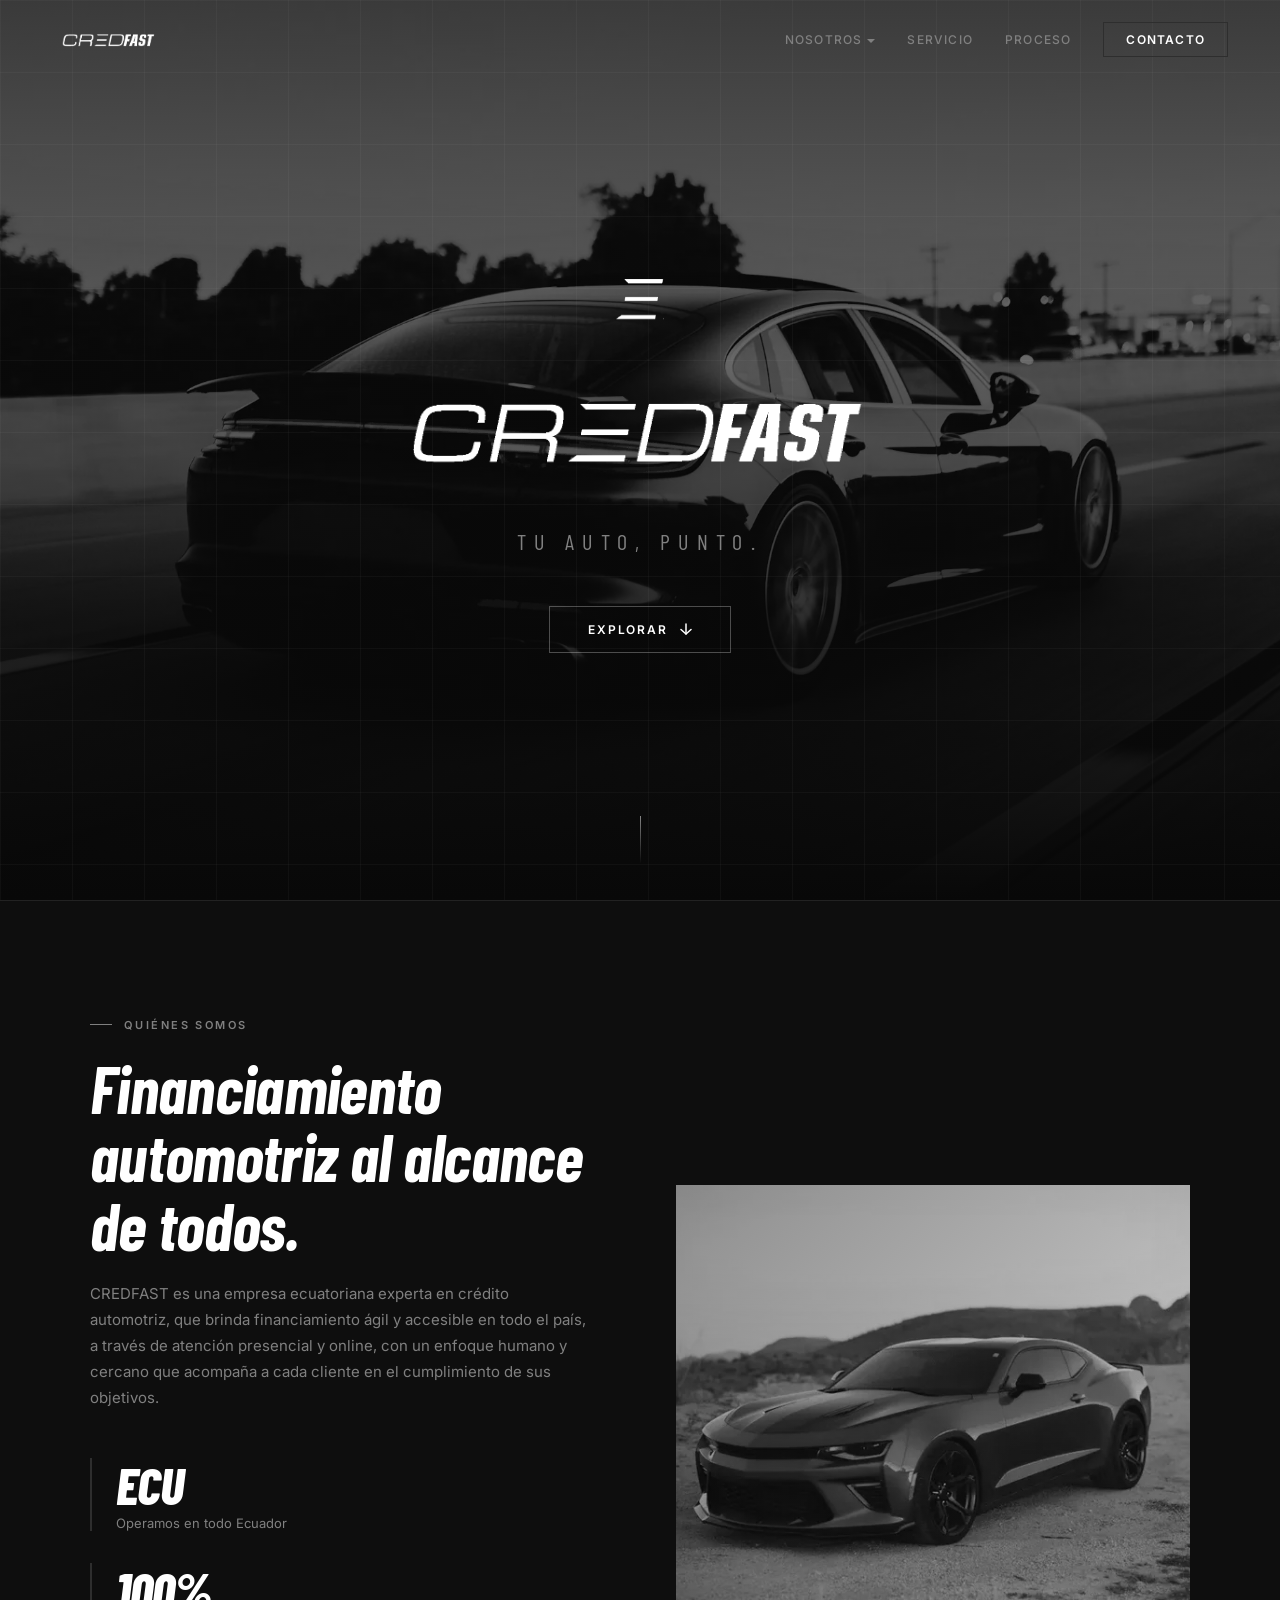
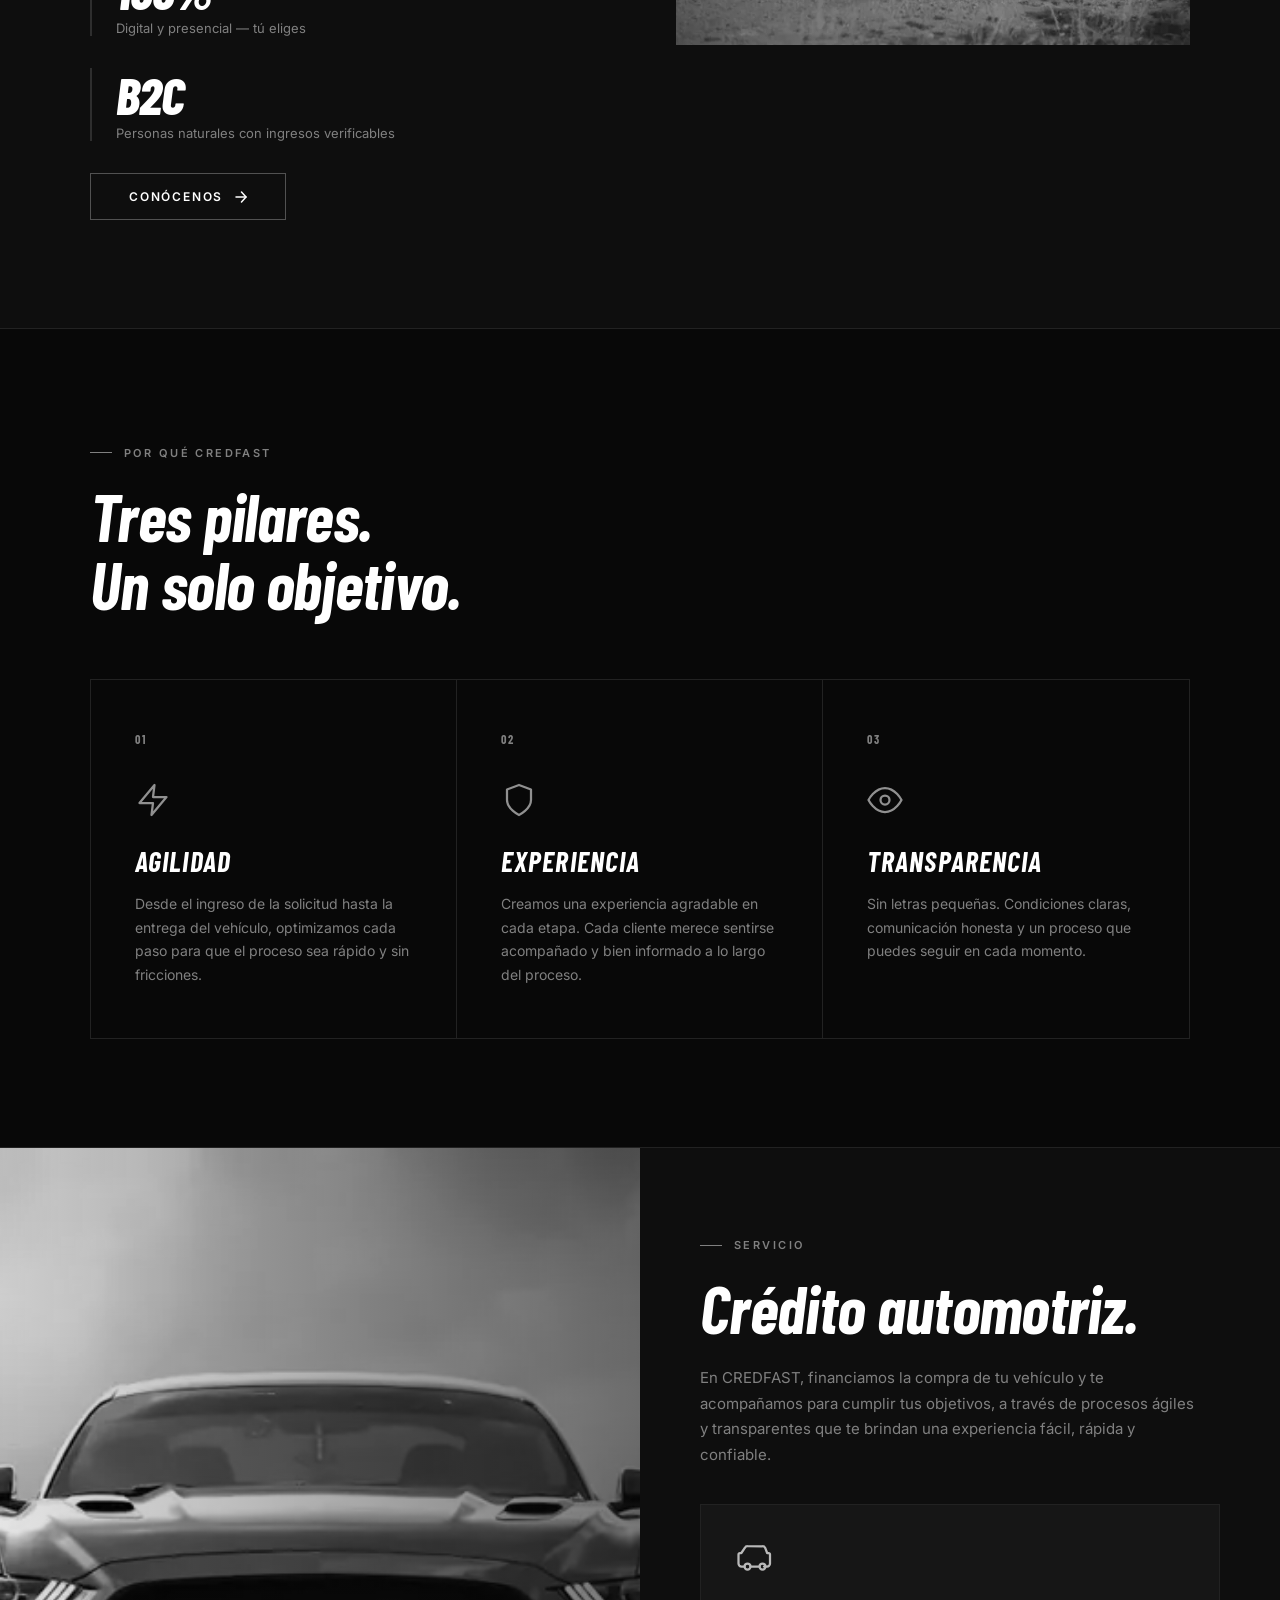
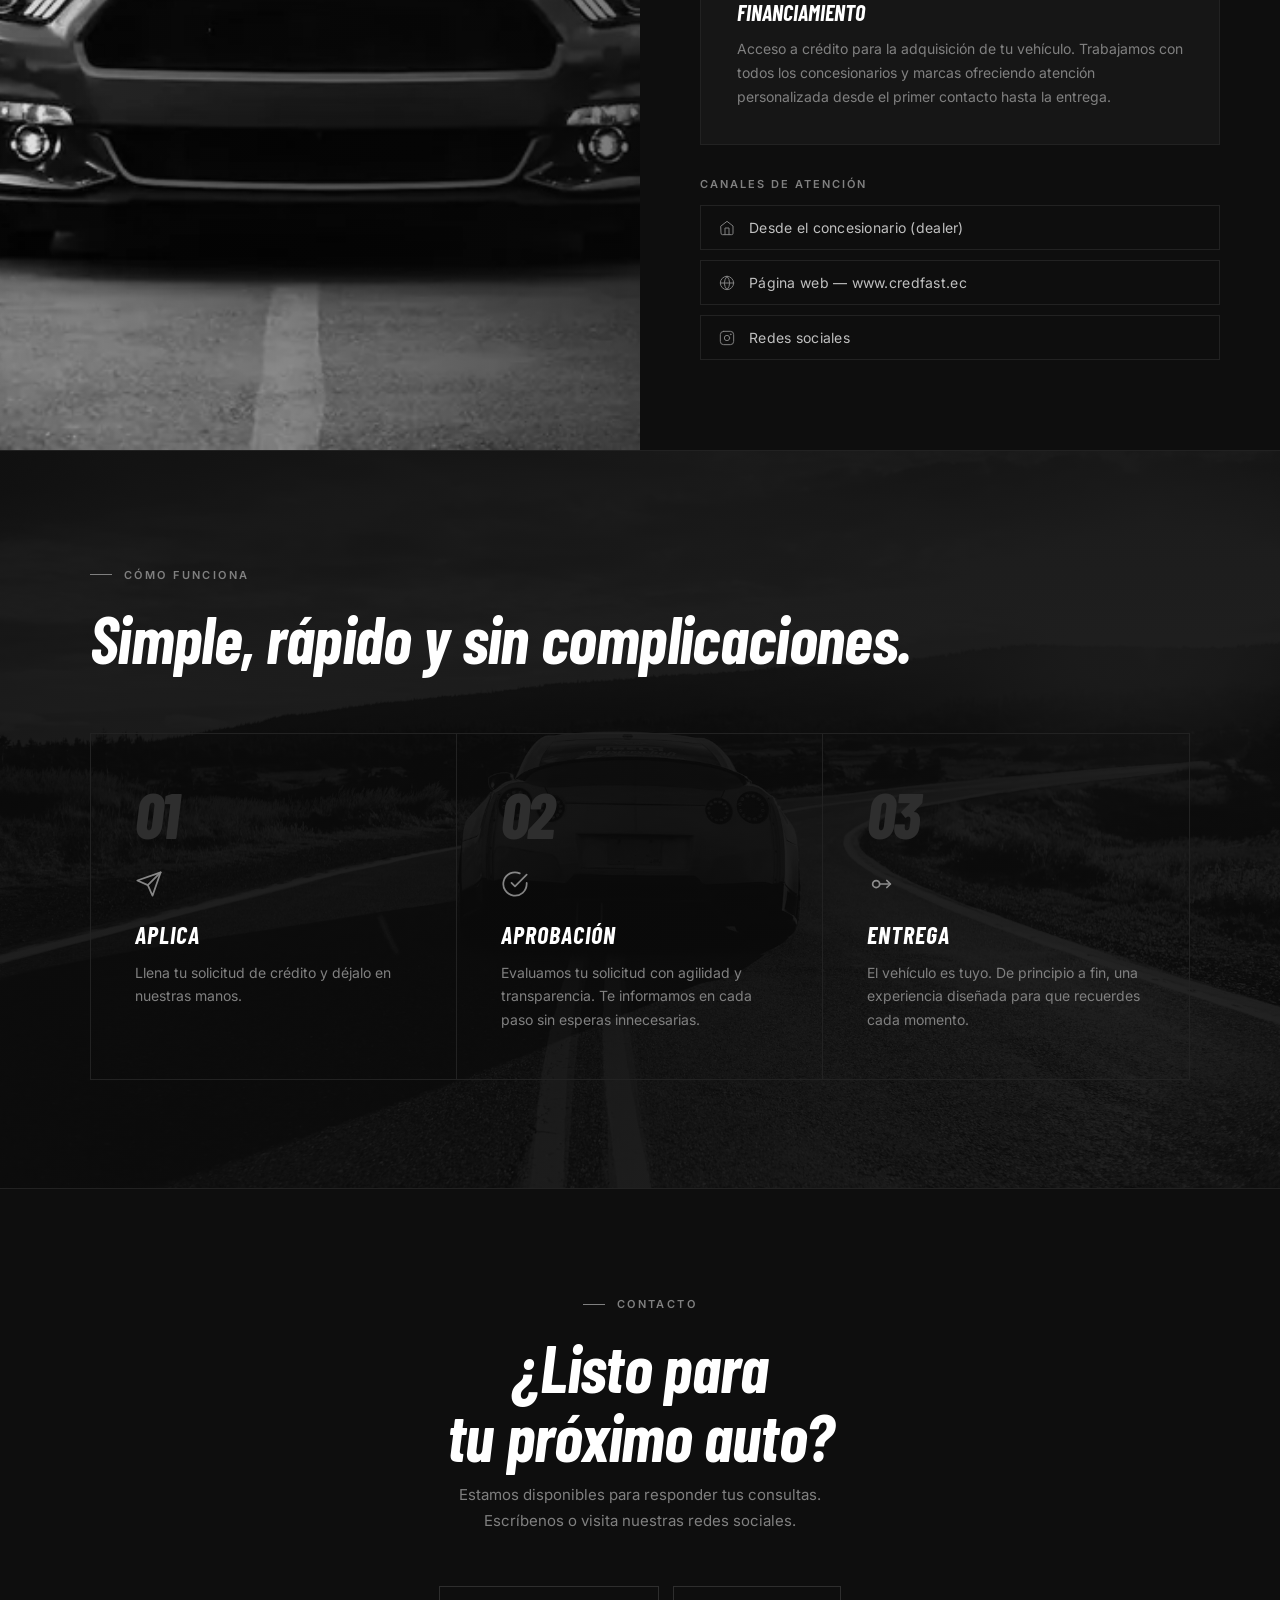
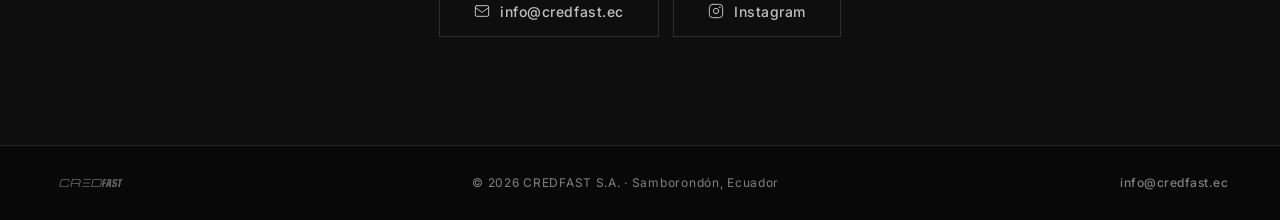
==== commit 2d443c04: "perf: mejorar LCP y formatos de imagen para PageSpeed - Convierte hero bg a <img fetchpriority="high" ====
--- a/index.html
+++ b/index.html
@@ -10,7 +10,7 @@
   <link rel="preconnect" href="https://fonts.googleapis.com" />
   <link rel="preconnect" href="https://fonts.gstatic.com" crossorigin />
   <!-- Preload hero image para mejorar LCP -->
-  <link rel="preload" as="image" href="img/photo-1503376780353-7e6692767b70.webp" type="image/webp" />
+  <link rel="preload" as="image" href="img/photo-1503376780353-7e6692767b70.webp" type="image/webp" fetchpriority="high" />
   <!-- Fuentes cargadas de forma no bloqueante -->
   <link rel="preload" as="style" href="https://fonts.googleapis.com/css2?family=Barlow+Condensed:ital,wght@0,300;0,400;0,600;0,700;0,800;1,600;1,700;1,800&family=Inter:wght@300;400;500;600&display=swap" onload="this.onload=null;this.rel='stylesheet'" />
   <noscript><link rel="stylesheet" href="https://fonts.googleapis.com/css2?family=Barlow+Condensed:ital,wght@0,300;0,400;0,600;0,700;0,800;1,600;1,700;1,800&family=Inter:wght@300;400;500;600&display=swap" /></noscript>
@@ -32,12 +32,16 @@
       padding: 130px 40px 100px;
       position: relative; overflow: hidden; isolation: isolate;
     }
-    .hero-bg {
+    .hero-bg-img {
       position: absolute; inset: 0;
-      background:
-        linear-gradient(to bottom, rgba(8,8,8,0.78) 0%, rgba(8,8,8,0.60) 40%, rgba(8,8,8,0.88) 75%, var(--black) 100%),
-        url('img/photo-1503376780353-7e6692767b70.webp') center / cover no-repeat;
+      width: 100%; height: 100%;
+      object-fit: cover; object-position: center;
       filter: grayscale(100%); z-index: -1;
+    }
+    .hero-overlay {
+      position: absolute; inset: 0;
+      background: linear-gradient(to bottom, rgba(8,8,8,0.78) 0%, rgba(8,8,8,0.60) 40%, rgba(8,8,8,0.88) 75%, var(--black) 100%);
+      z-index: -1; pointer-events: none;
     }
     .hero::before {
       content: ''; position: absolute; inset: 0;
@@ -163,7 +167,7 @@
   <!-- ═══ NAV ═══════════════════════════════════════════════ -->
   <nav id="navbar">
     <a href="index.html" class="nav-logo">
-      <img class="logo-img" src="img/logo-wordmark.png" width="1186" height="270" alt="CREDFAST" />
+      <img class="logo-img" src="img/logo-wordmark.webp" width="1186" height="270" alt="CREDFAST" />
     </a>
     <div class="nav-right">
       <div class="nav-dropdown-wrap">
@@ -191,11 +195,14 @@
   <main id="main-content">
   <!-- ═══ HERO ═══════════════════════════════════════════════ -->
   <section class="hero">
-    <div class="hero-bg"></div>
-    <!-- Ícono (tres barras) con fix de fondo blanco -->
-    <img class="hero-icon logo-img" src="img/logo-icon.png" width="146" height="142" alt="" aria-hidden="true" />
+    <img class="hero-bg-img" src="img/photo-1503376780353-7e6692767b70.webp"
+         alt="" aria-hidden="true" fetchpriority="high" decoding="sync"
+         width="1920" height="1280" />
+    <div class="hero-overlay"></div>
+    <!-- Ícono (tres barras) -->
+    <img class="hero-icon logo-img" src="img/logo-icon.webp" width="146" height="142" alt="" aria-hidden="true" />
     <!-- Wordmark -->
-    <img class="hero-logo logo-img" src="img/logo-wordmark.png" width="1186" height="270" alt="CREDFAST" />
+    <img class="hero-logo logo-img" src="img/logo-wordmark.webp" width="1186" height="270" alt="CREDFAST" fetchpriority="high" />
     <p class="hero-tagline">Tu auto, punto.</p>
     <a href="#nosotros" class="hero-btn">
       Explorar
@@ -435,7 +442,7 @@
   <!-- ═══ FOOTER ═════════════════════════════════════════════ -->
   <footer>
     <div class="footer-logo">
-      <img class="logo-img" src="img/logo-wordmark.png" width="1186" height="270" alt="CREDFAST" />
+      <img class="logo-img" src="img/logo-wordmark.webp" width="1186" height="270" alt="CREDFAST" />
     </div>
     <p class="footer-text">© 2026 CREDFAST S.A. · Samborondón, Ecuador</p>
     <a href="mailto:info@credfast.ec" class="footer-right">info@credfast.ec</a>
